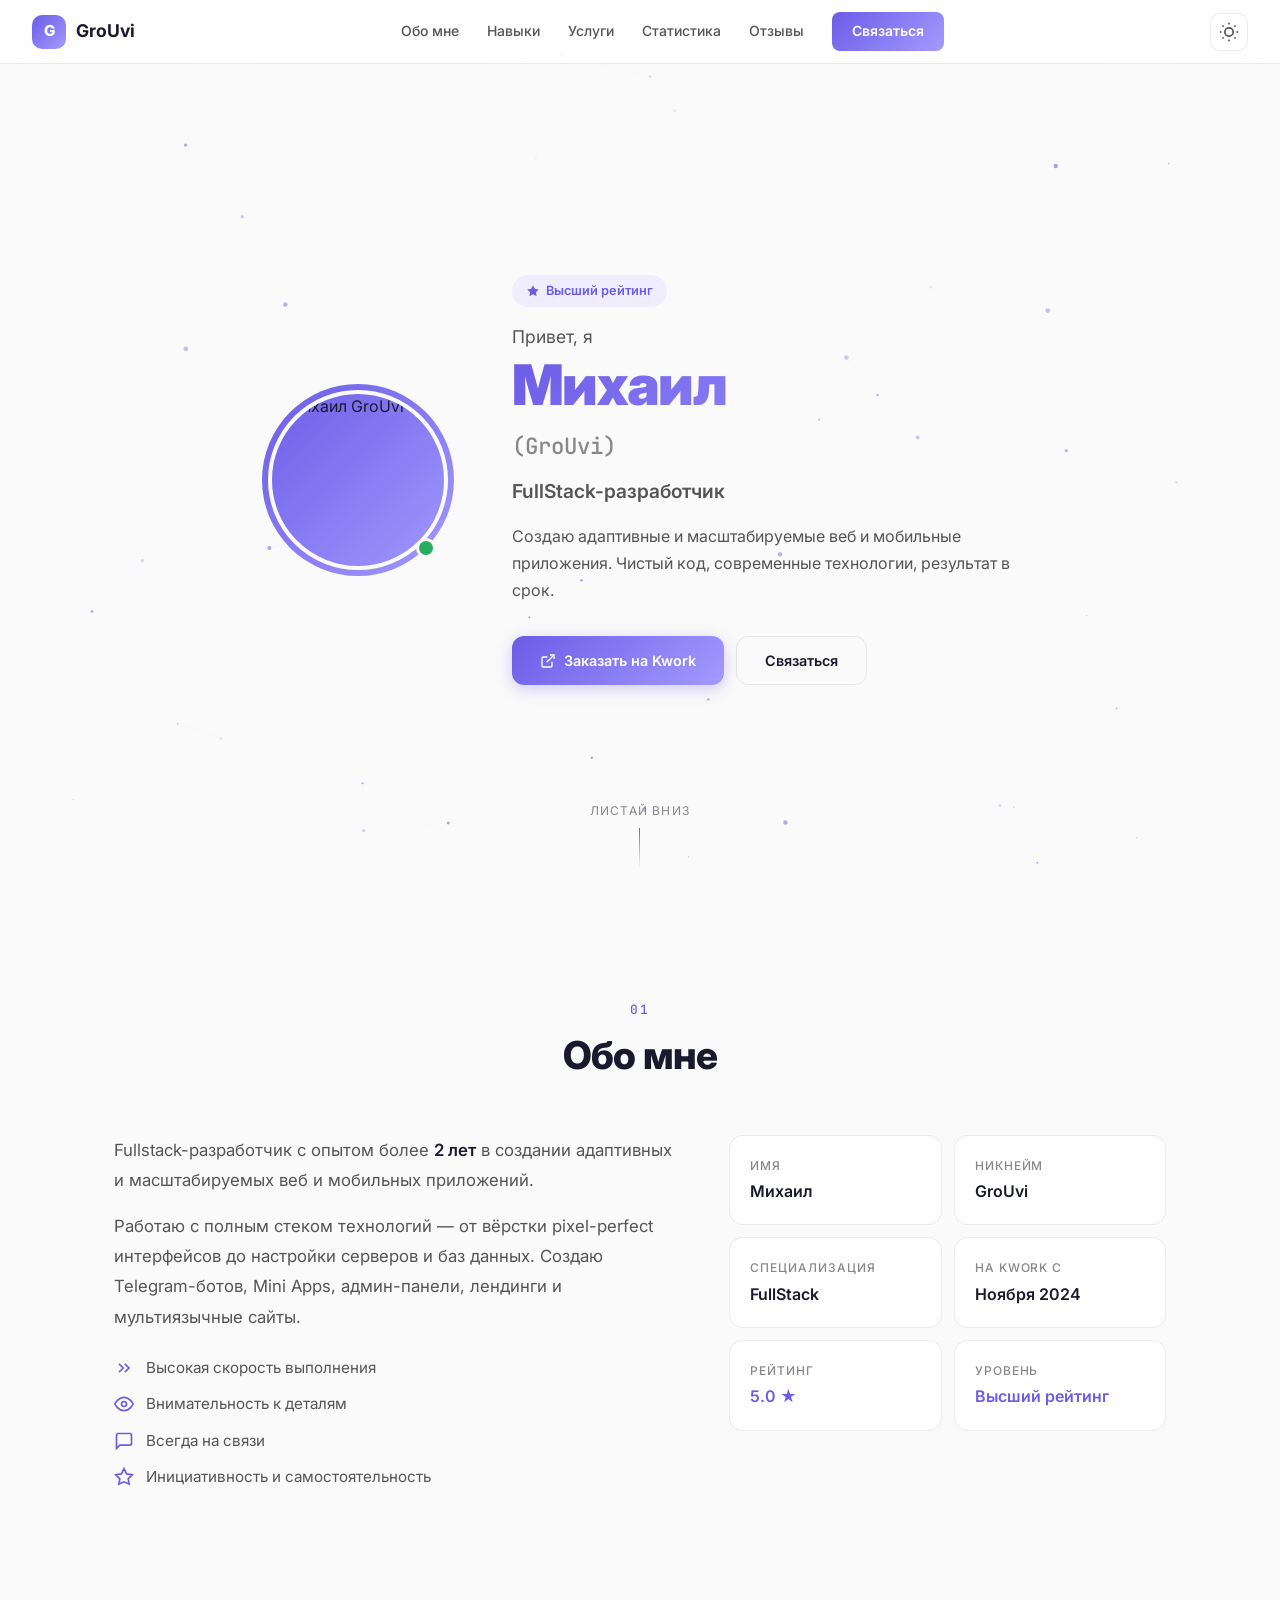
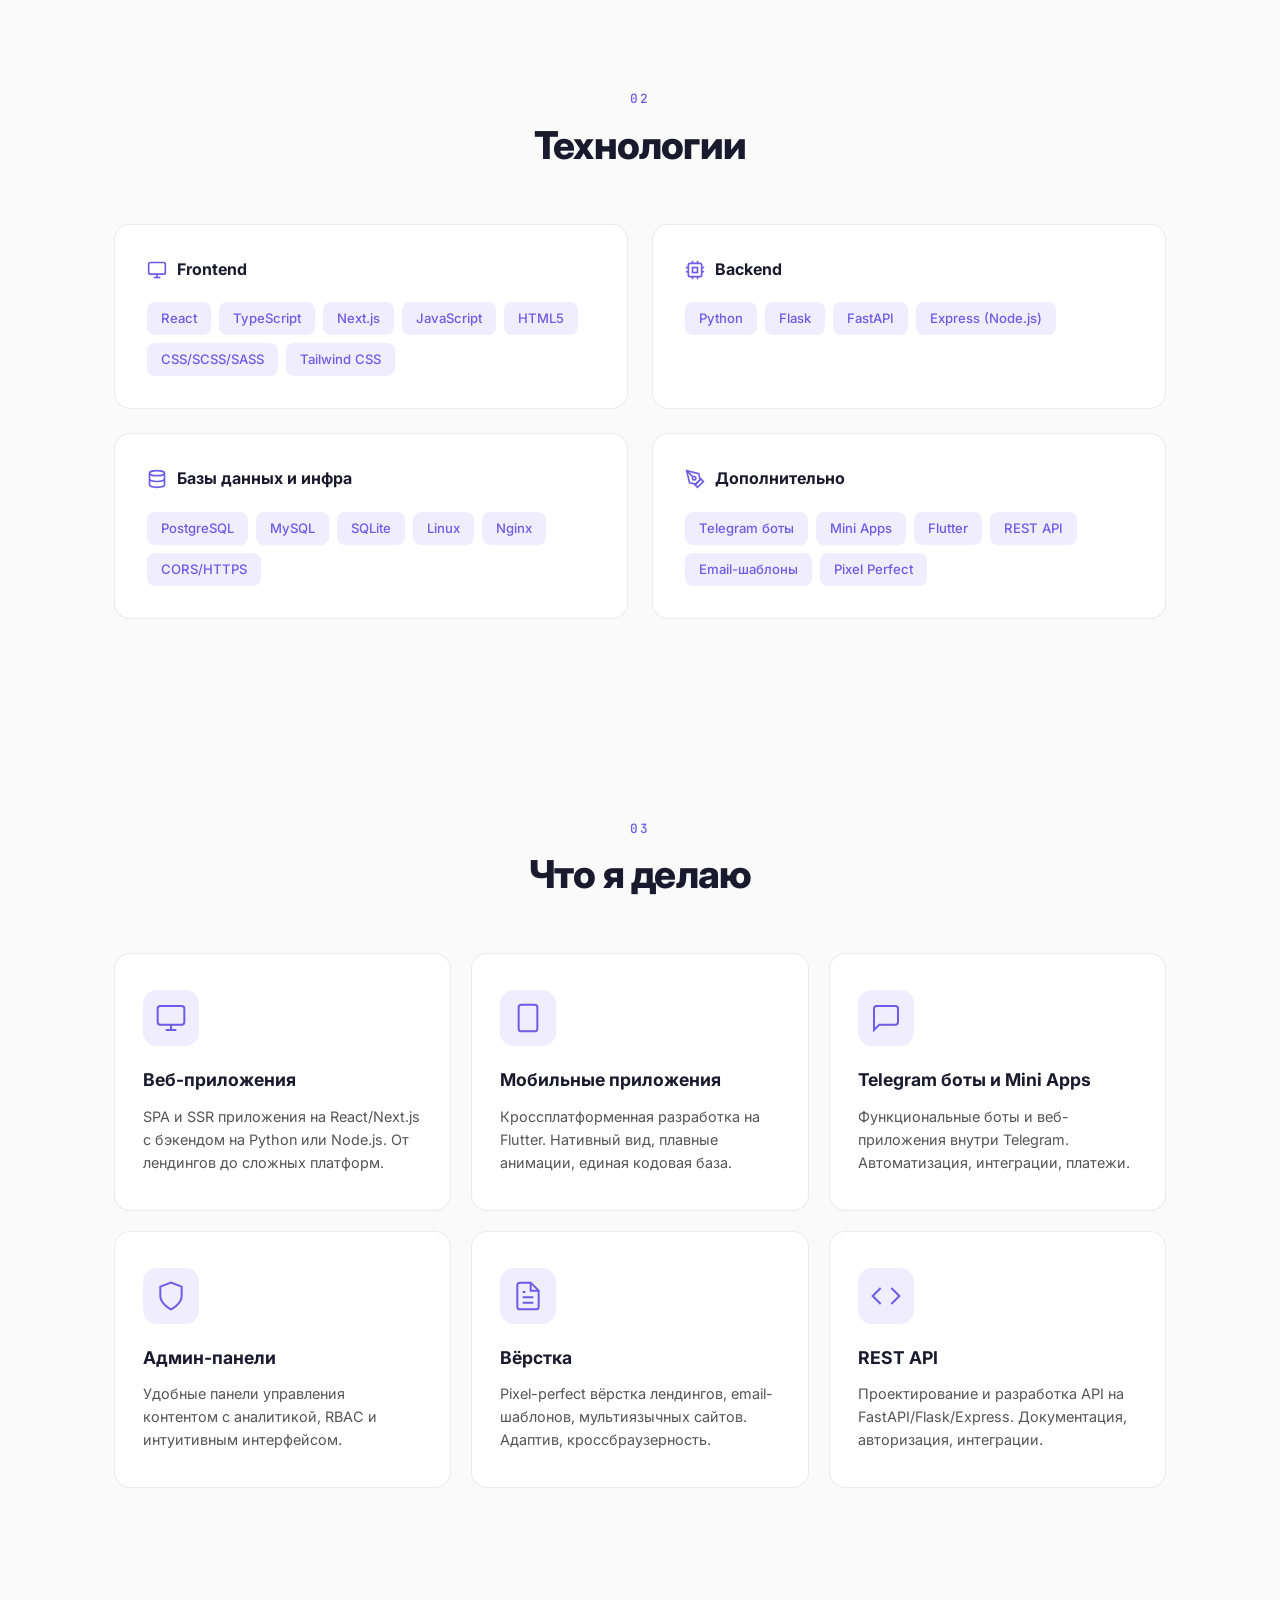
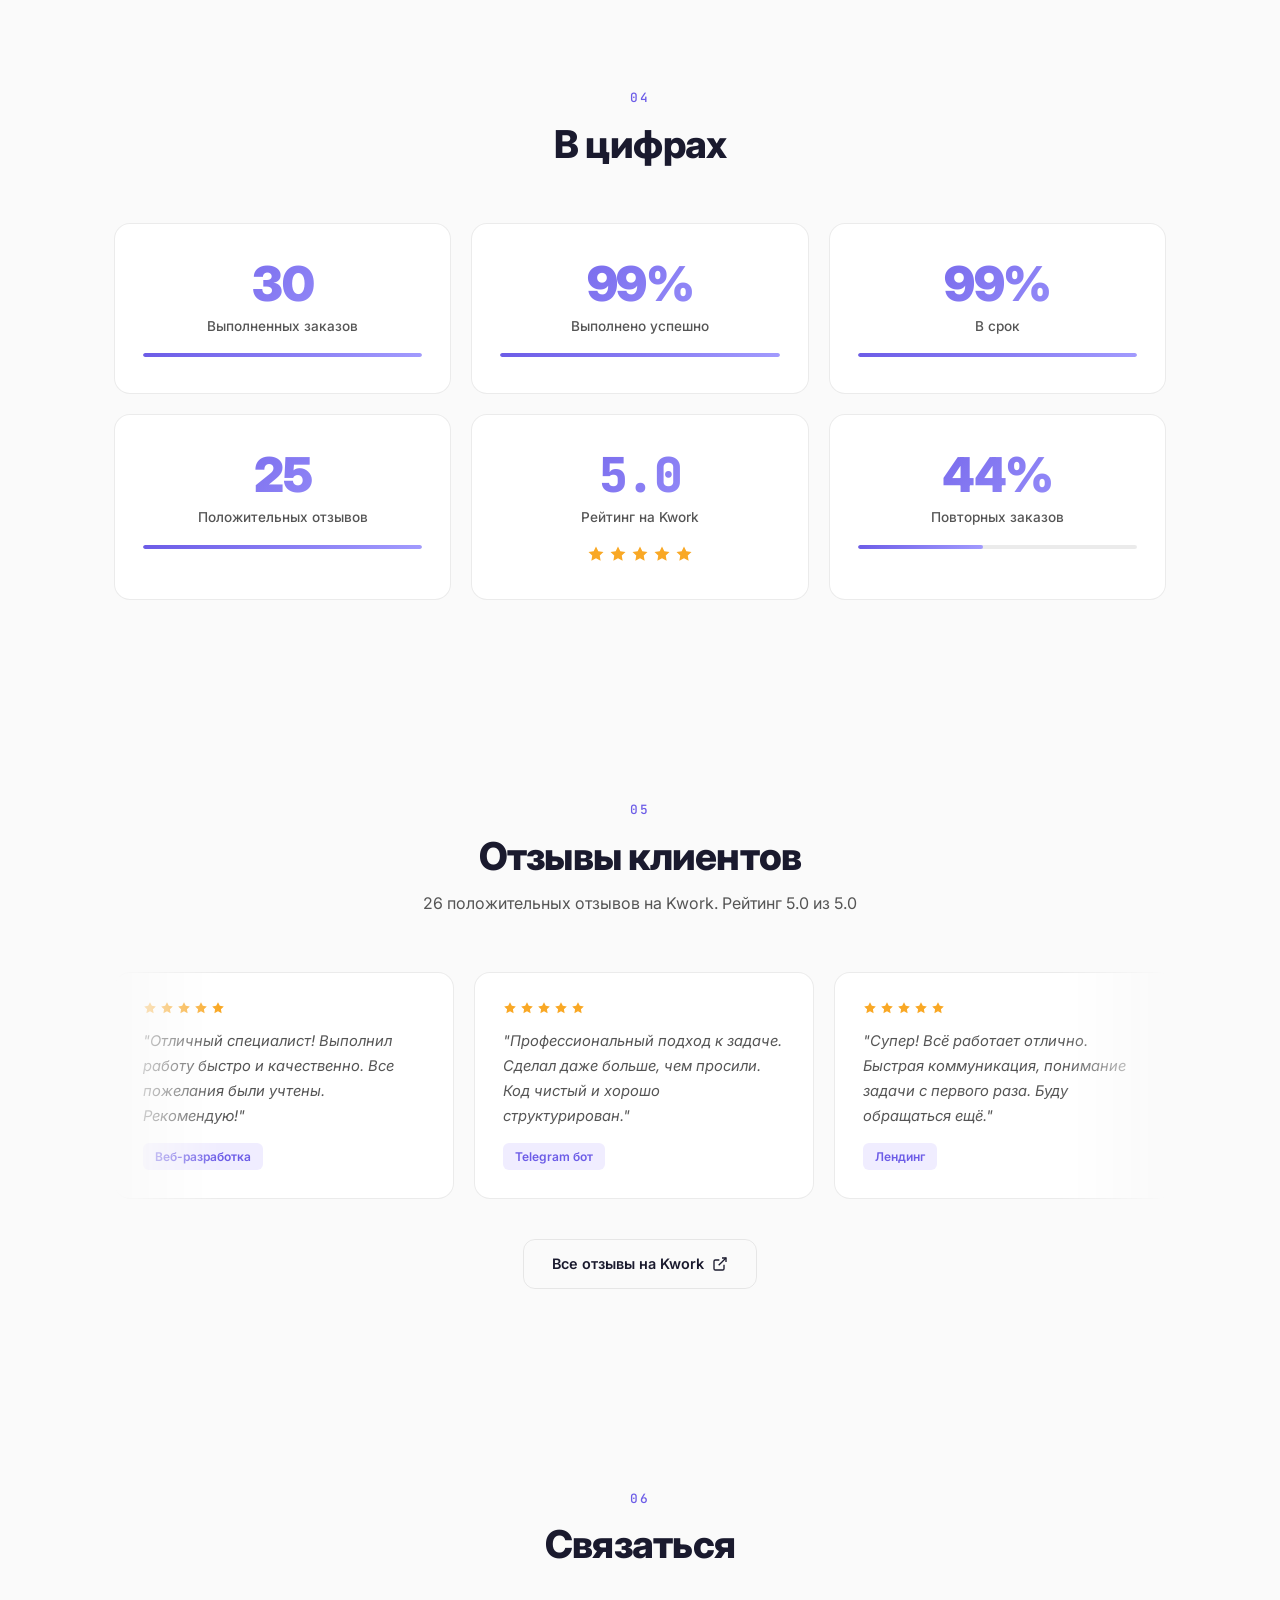
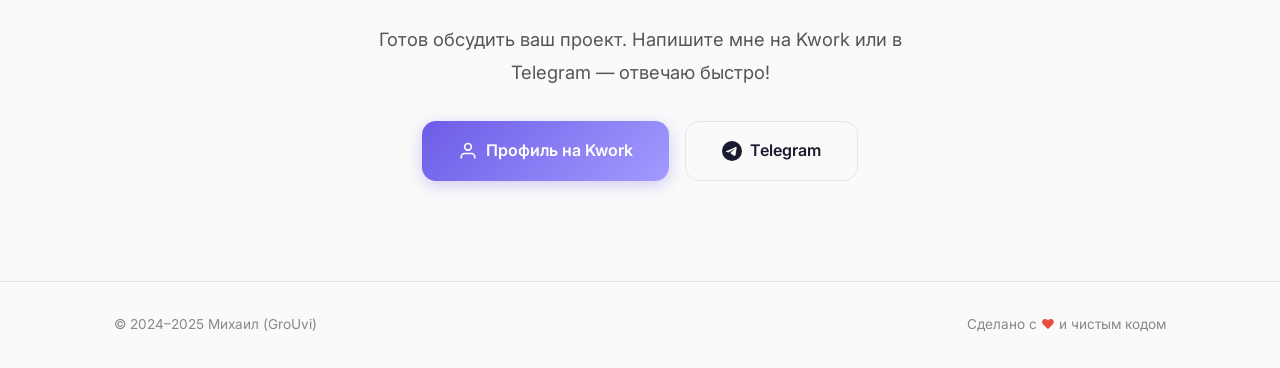
==== portfolio/index.html @ e4ae1eaa "feat: add personal portfolio site with Kwork profile data - Modern responsive portfolio site for Gro" ====
<!DOCTYPE html>
<html lang="ru">
<head>
  <meta charset="UTF-8" />
  <meta name="viewport" content="width=device-width, initial-scale=1.0" />
  <title>Михаил (GroUvi) — FullStack-разработчик</title>
  <meta name="description" content="Fullstack-разработчик с опытом более 2 лет. React, TypeScript, Next.js, Python, Flask, FastAPI, Flutter. 31 выполненный заказ, рейтинг 5.0" />
  <meta property="og:title" content="Михаил (GroUvi) — FullStack-разработчик" />
  <meta property="og:description" content="Fullstack-разработчик. React, TypeScript, Next.js, Python, Flask, FastAPI. Рейтинг 5.0 на Kwork." />
  <meta property="og:image" content="https://cdn-edge.kwork.ru/files/avatar/large/55/18691662-1.jpg" />
  <meta property="og:type" content="website" />
  <link rel="preconnect" href="https://fonts.googleapis.com" />
  <link rel="preconnect" href="https://fonts.gstatic.com" crossorigin />
  <link href="https://fonts.googleapis.com/css2?family=Inter:wght@300;400;500;600;700;800;900&family=JetBrains+Mono:wght@400;500;600&display=swap" rel="stylesheet" />
  <link rel="stylesheet" href="style.css" />
</head>
<body>
  <!-- CURSOR GLOW -->
  <div class="cursor-glow" id="cursorGlow"></div>

  <!-- PARTICLES -->
  <canvas id="particles"></canvas>

  <!-- NAV -->
  <nav class="nav" id="nav">
    <a href="#" class="nav__brand">
      <span class="nav__logo">G</span>
      <span class="nav__name">GroUvi</span>
    </a>
    <div class="nav__links" id="navLinks">
      <a href="#about">Обо мне</a>
      <a href="#skills">Навыки</a>
      <a href="#services">Услуги</a>
      <a href="#stats">Статистика</a>
      <a href="#reviews">Отзывы</a>
      <a href="#contact" class="nav__cta">Связаться</a>
    </div>
    <div class="nav__actions">
      <button class="theme-toggle" id="themeToggle" aria-label="Переключить тему">
        <svg class="theme-toggle__sun" width="20" height="20" viewBox="0 0 24 24" fill="none" stroke="currentColor" stroke-width="2"><circle cx="12" cy="12" r="5"/><line x1="12" y1="1" x2="12" y2="3"/><line x1="12" y1="21" x2="12" y2="23"/><line x1="4.22" y1="4.22" x2="5.64" y2="5.64"/><line x1="18.36" y1="18.36" x2="19.78" y2="19.78"/><line x1="1" y1="12" x2="3" y2="12"/><line x1="21" y1="12" x2="23" y2="12"/><line x1="4.22" y1="19.78" x2="5.64" y2="18.36"/><line x1="18.36" y1="5.64" x2="19.78" y2="4.22"/></svg>
        <svg class="theme-toggle__moon" width="20" height="20" viewBox="0 0 24 24" fill="none" stroke="currentColor" stroke-width="2"><path d="M21 12.79A9 9 0 1 1 11.21 3 7 7 0 0 0 21 12.79z"/></svg>
      </button>
      <button class="nav__burger" id="burger" aria-label="Меню">
        <span></span><span></span><span></span>
      </button>
    </div>
  </nav>

  <!-- HERO -->
  <header class="hero" id="hero">
    <div class="hero__content">
      <div class="hero__avatar-wrap" data-anim="fade-up">
        <div class="hero__avatar-ring"></div>
        <img src="https://cdn-edge.kwork.ru/files/avatar/large/55/18691662-1.jpg" alt="Михаил GroUvi" class="hero__avatar" />
        <span class="hero__status"></span>
      </div>
      <div class="hero__text" data-anim="fade-up" data-delay="100">
        <div class="hero__badge">
          <svg width="14" height="14" viewBox="0 0 24 24" fill="currentColor"><path d="M12 2l3.09 6.26L22 9.27l-5 4.87 1.18 6.88L12 17.77l-6.18 3.25L7 14.14 2 9.27l6.91-1.01L12 2z"/></svg>
          Высший рейтинг
        </div>
        <h1 class="hero__title">
          <span class="hero__greeting">Привет, я</span>
          <span class="hero__name">Михаил</span>
          <span class="hero__nickname">(GroUvi)</span>
        </h1>
        <p class="hero__profession">FullStack-разработчик</p>
        <p class="hero__desc">Создаю адаптивные и масштабируемые веб и мобильные приложения. Чистый код, современные технологии, результат в срок.</p>
        <div class="hero__actions">
          <a href="https://kwork.ru/user/grouvi" target="_blank" rel="noopener" class="btn btn--primary">
            <svg width="16" height="16" viewBox="0 0 24 24" fill="none" stroke="currentColor" stroke-width="2"><path d="M18 13v6a2 2 0 0 1-2 2H5a2 2 0 0 1-2-2V8a2 2 0 0 1 2-2h6"/><polyline points="15 3 21 3 21 9"/><line x1="10" y1="14" x2="21" y2="3"/></svg>
            Заказать на Kwork
          </a>
          <a href="#contact" class="btn btn--ghost">Связаться</a>
        </div>
      </div>
    </div>
    <div class="hero__scroll">
      <span>Листай вниз</span>
      <div class="hero__scroll-line"></div>
    </div>
  </header>

  <!-- ABOUT -->
  <section class="about" id="about">
    <div class="container">
      <div class="section-header" data-anim="fade-up">
        <span class="section-label">01</span>
        <h2 class="section-title">Обо мне</h2>
      </div>
      <div class="about__grid">
        <div class="about__text" data-anim="fade-up">
          <p>Fullstack-разработчик с опытом более <strong>2 лет</strong> в создании адаптивных и масштабируемых веб и мобильных приложений.</p>
          <p>Работаю с полным стеком технологий — от вёрстки pixel-perfect интерфейсов до настройки серверов и баз данных. Создаю Telegram-ботов, Mini Apps, админ-панели, лендинги и мультиязычные сайты.</p>
          <div class="about__qualities">
            <div class="quality">
              <svg width="20" height="20" viewBox="0 0 24 24" fill="none" stroke="currentColor" stroke-width="2"><polyline points="13 17 18 12 13 7"/><polyline points="6 17 11 12 6 7"/></svg>
              <span>Высокая скорость выполнения</span>
            </div>
            <div class="quality">
              <svg width="20" height="20" viewBox="0 0 24 24" fill="none" stroke="currentColor" stroke-width="2"><path d="M1 12s4-8 11-8 11 8 11 8-4 8-11 8-11-8-11-8z"/><circle cx="12" cy="12" r="3"/></svg>
              <span>Внимательность к деталям</span>
            </div>
            <div class="quality">
              <svg width="20" height="20" viewBox="0 0 24 24" fill="none" stroke="currentColor" stroke-width="2"><path d="M21 15a2 2 0 0 1-2 2H7l-4 4V5a2 2 0 0 1 2-2h14a2 2 0 0 1 2 2z"/></svg>
              <span>Всегда на связи</span>
            </div>
            <div class="quality">
              <svg width="20" height="20" viewBox="0 0 24 24" fill="none" stroke="currentColor" stroke-width="2"><polygon points="12 2 15.09 8.26 22 9.27 17 14.14 18.18 20.49 12 17.77 5.82 20.49 7 14.14 2 9.27 8.91 8.26 12 2"/></svg>
              <span>Инициативность и самостоятельность</span>
            </div>
          </div>
        </div>
        <div class="about__info" data-anim="fade-up" data-delay="200">
          <div class="info-card">
            <span class="info-card__label">Имя</span>
            <span class="info-card__value">Михаил</span>
          </div>
          <div class="info-card">
            <span class="info-card__label">Никнейм</span>
            <span class="info-card__value">GroUvi</span>
          </div>
          <div class="info-card">
            <span class="info-card__label">Специализация</span>
            <span class="info-card__value">FullStack</span>
          </div>
          <div class="info-card">
            <span class="info-card__label">На Kwork с</span>
            <span class="info-card__value">Ноября 2024</span>
          </div>
          <div class="info-card">
            <span class="info-card__label">Рейтинг</span>
            <span class="info-card__value info-card__value--accent">5.0 ★</span>
          </div>
          <div class="info-card">
            <span class="info-card__label">Уровень</span>
            <span class="info-card__value info-card__value--accent">Высший рейтинг</span>
          </div>
        </div>
      </div>
    </div>
  </section>

  <!-- SKILLS -->
  <section class="skills" id="skills">
    <div class="container">
      <div class="section-header" data-anim="fade-up">
        <span class="section-label">02</span>
        <h2 class="section-title">Технологии</h2>
      </div>

      <div class="skills__categories">
        <div class="skill-category" data-anim="fade-up">
          <h3 class="skill-category__title">
            <svg width="20" height="20" viewBox="0 0 24 24" fill="none" stroke="currentColor" stroke-width="2"><rect x="2" y="3" width="20" height="14" rx="2" ry="2"/><line x1="8" y1="21" x2="16" y2="21"/><line x1="12" y1="17" x2="12" y2="21"/></svg>
            Frontend
          </h3>
          <div class="skill-tags">
            <span class="skill-tag" data-level="expert">React</span>
            <span class="skill-tag" data-level="expert">TypeScript</span>
            <span class="skill-tag" data-level="expert">Next.js</span>
            <span class="skill-tag" data-level="expert">JavaScript</span>
            <span class="skill-tag" data-level="expert">HTML5</span>
            <span class="skill-tag" data-level="expert">CSS/SCSS/SASS</span>
            <span class="skill-tag" data-level="expert">Tailwind CSS</span>
          </div>
        </div>

        <div class="skill-category" data-anim="fade-up" data-delay="100">
          <h3 class="skill-category__title">
            <svg width="20" height="20" viewBox="0 0 24 24" fill="none" stroke="currentColor" stroke-width="2"><rect x="4" y="4" width="16" height="16" rx="2" ry="2"/><rect x="9" y="9" width="6" height="6"/><line x1="9" y1="1" x2="9" y2="4"/><line x1="15" y1="1" x2="15" y2="4"/><line x1="9" y1="20" x2="9" y2="23"/><line x1="15" y1="20" x2="15" y2="23"/><line x1="20" y1="9" x2="23" y2="9"/><line x1="20" y1="14" x2="23" y2="14"/><line x1="1" y1="9" x2="4" y2="9"/><line x1="1" y1="14" x2="4" y2="14"/></svg>
            Backend
          </h3>
          <div class="skill-tags">
            <span class="skill-tag" data-level="expert">Python</span>
            <span class="skill-tag" data-level="expert">Flask</span>
            <span class="skill-tag" data-level="expert">FastAPI</span>
            <span class="skill-tag" data-level="advanced">Express (Node.js)</span>
          </div>
        </div>

        <div class="skill-category" data-anim="fade-up" data-delay="200">
          <h3 class="skill-category__title">
            <svg width="20" height="20" viewBox="0 0 24 24" fill="none" stroke="currentColor" stroke-width="2"><ellipse cx="12" cy="5" rx="9" ry="3"/><path d="M21 12c0 1.66-4 3-9 3s-9-1.34-9-3"/><path d="M3 5v14c0 1.66 4 3 9 3s9-1.34 9-3V5"/></svg>
            Базы данных и инфра
          </h3>
          <div class="skill-tags">
            <span class="skill-tag" data-level="advanced">PostgreSQL</span>
            <span class="skill-tag" data-level="advanced">MySQL</span>
            <span class="skill-tag" data-level="advanced">SQLite</span>
            <span class="skill-tag" data-level="advanced">Linux</span>
            <span class="skill-tag" data-level="advanced">Nginx</span>
            <span class="skill-tag" data-level="advanced">CORS/HTTPS</span>
          </div>
        </div>

        <div class="skill-category" data-anim="fade-up" data-delay="300">
          <h3 class="skill-category__title">
            <svg width="20" height="20" viewBox="0 0 24 24" fill="none" stroke="currentColor" stroke-width="2"><path d="M12 19l7-7 3 3-7 7-3-3z"/><path d="M18 13l-1.5-7.5L2 2l3.5 14.5L13 18l5-5z"/><path d="M2 2l7.586 7.586"/><circle cx="11" cy="11" r="2"/></svg>
            Дополнительно
          </h3>
          <div class="skill-tags">
            <span class="skill-tag" data-level="advanced">Telegram боты</span>
            <span class="skill-tag" data-level="advanced">Mini Apps</span>
            <span class="skill-tag" data-level="advanced">Flutter</span>
            <span class="skill-tag" data-level="advanced">REST API</span>
            <span class="skill-tag" data-level="advanced">Email-шаблоны</span>
            <span class="skill-tag" data-level="expert">Pixel Perfect</span>
          </div>
        </div>
      </div>
    </div>
  </section>

  <!-- SERVICES -->
  <section class="services" id="services">
    <div class="container">
      <div class="section-header" data-anim="fade-up">
        <span class="section-label">03</span>
        <h2 class="section-title">Что я делаю</h2>
      </div>
      <div class="services__grid">
        <div class="service-card" data-anim="fade-up">
          <div class="service-card__icon">
            <svg width="32" height="32" viewBox="0 0 24 24" fill="none" stroke="currentColor" stroke-width="1.5"><rect x="2" y="3" width="20" height="14" rx="2"/><line x1="8" y1="21" x2="16" y2="21"/><line x1="12" y1="17" x2="12" y2="21"/></svg>
          </div>
          <h3>Веб-приложения</h3>
          <p>SPA и SSR приложения на React/Next.js с бэкендом на Python или Node.js. От лендингов до сложных платформ.</p>
        </div>
        <div class="service-card" data-anim="fade-up" data-delay="100">
          <div class="service-card__icon">
            <svg width="32" height="32" viewBox="0 0 24 24" fill="none" stroke="currentColor" stroke-width="1.5"><rect x="5" y="2" width="14" height="20" rx="2" ry="2"/><line x1="12" y1="18" x2="12.01" y2="18"/></svg>
          </div>
          <h3>Мобильные приложения</h3>
          <p>Кроссплатформенная разработка на Flutter. Нативный вид, плавные анимации, единая кодовая база.</p>
        </div>
        <div class="service-card" data-anim="fade-up" data-delay="200">
          <div class="service-card__icon">
            <svg width="32" height="32" viewBox="0 0 24 24" fill="none" stroke="currentColor" stroke-width="1.5"><path d="M21 15a2 2 0 0 1-2 2H7l-4 4V5a2 2 0 0 1 2-2h14a2 2 0 0 1 2 2z"/></svg>
          </div>
          <h3>Telegram боты и Mini Apps</h3>
          <p>Функциональные боты и веб-приложения внутри Telegram. Автоматизация, интеграции, платежи.</p>
        </div>
        <div class="service-card" data-anim="fade-up" data-delay="300">
          <div class="service-card__icon">
            <svg width="32" height="32" viewBox="0 0 24 24" fill="none" stroke="currentColor" stroke-width="1.5"><path d="M12 22s8-4 8-10V5l-8-3-8 3v7c0 6 8 10 8 10z"/></svg>
          </div>
          <h3>Админ-панели</h3>
          <p>Удобные панели управления контентом с аналитикой, RBAC и интуитивным интерфейсом.</p>
        </div>
        <div class="service-card" data-anim="fade-up" data-delay="400">
          <div class="service-card__icon">
            <svg width="32" height="32" viewBox="0 0 24 24" fill="none" stroke="currentColor" stroke-width="1.5"><path d="M14 2H6a2 2 0 0 0-2 2v16a2 2 0 0 0 2 2h12a2 2 0 0 0 2-2V8z"/><polyline points="14 2 14 8 20 8"/><line x1="16" y1="13" x2="8" y2="13"/><line x1="16" y1="17" x2="8" y2="17"/><polyline points="10 9 9 9 8 9"/></svg>
          </div>
          <h3>Вёрстка</h3>
          <p>Pixel-perfect вёрстка лендингов, email-шаблонов, мультиязычных сайтов. Адаптив, кроссбраузерность.</p>
        </div>
        <div class="service-card" data-anim="fade-up" data-delay="500">
          <div class="service-card__icon">
            <svg width="32" height="32" viewBox="0 0 24 24" fill="none" stroke="currentColor" stroke-width="1.5"><polyline points="16 18 22 12 16 6"/><polyline points="8 6 2 12 8 18"/></svg>
          </div>
          <h3>REST API</h3>
          <p>Проектирование и разработка API на FastAPI/Flask/Express. Документация, авторизация, интеграции.</p>
        </div>
      </div>
    </div>
  </section>

  <!-- STATS -->
  <section class="stats" id="stats">
    <div class="container">
      <div class="section-header" data-anim="fade-up">
        <span class="section-label">04</span>
        <h2 class="section-title">В цифрах</h2>
      </div>
      <div class="stats__grid">
        <div class="stat-card" data-anim="fade-up">
          <span class="stat-card__number" data-count="31">0</span>
          <span class="stat-card__label">Выполненных заказов</span>
          <div class="stat-card__bar"><div class="stat-card__fill" style="--fill: 100%"></div></div>
        </div>
        <div class="stat-card" data-anim="fade-up" data-delay="100">
          <span class="stat-card__number" data-count="100" data-suffix="%">0%</span>
          <span class="stat-card__label">Выполнено успешно</span>
          <div class="stat-card__bar"><div class="stat-card__fill" style="--fill: 100%"></div></div>
        </div>
        <div class="stat-card" data-anim="fade-up" data-delay="200">
          <span class="stat-card__number" data-count="100" data-suffix="%">0%</span>
          <span class="stat-card__label">В срок</span>
          <div class="stat-card__bar"><div class="stat-card__fill" style="--fill: 100%"></div></div>
        </div>
        <div class="stat-card" data-anim="fade-up" data-delay="300">
          <span class="stat-card__number" data-count="26">0</span>
          <span class="stat-card__label">Положительных отзывов</span>
          <div class="stat-card__bar"><div class="stat-card__fill" style="--fill: 100%"></div></div>
        </div>
        <div class="stat-card" data-anim="fade-up" data-delay="400">
          <span class="stat-card__number stat-card__number--rating">5.0</span>
          <span class="stat-card__label">Рейтинг на Kwork</span>
          <div class="stat-card__stars">
            <svg width="18" height="18" viewBox="0 0 24 24" fill="currentColor"><path d="M12 2l3.09 6.26L22 9.27l-5 4.87 1.18 6.88L12 17.77l-6.18 3.25L7 14.14 2 9.27l6.91-1.01L12 2z"/></svg>
            <svg width="18" height="18" viewBox="0 0 24 24" fill="currentColor"><path d="M12 2l3.09 6.26L22 9.27l-5 4.87 1.18 6.88L12 17.77l-6.18 3.25L7 14.14 2 9.27l6.91-1.01L12 2z"/></svg>
            <svg width="18" height="18" viewBox="0 0 24 24" fill="currentColor"><path d="M12 2l3.09 6.26L22 9.27l-5 4.87 1.18 6.88L12 17.77l-6.18 3.25L7 14.14 2 9.27l6.91-1.01L12 2z"/></svg>
            <svg width="18" height="18" viewBox="0 0 24 24" fill="currentColor"><path d="M12 2l3.09 6.26L22 9.27l-5 4.87 1.18 6.88L12 17.77l-6.18 3.25L7 14.14 2 9.27l6.91-1.01L12 2z"/></svg>
            <svg width="18" height="18" viewBox="0 0 24 24" fill="currentColor"><path d="M12 2l3.09 6.26L22 9.27l-5 4.87 1.18 6.88L12 17.77l-6.18 3.25L7 14.14 2 9.27l6.91-1.01L12 2z"/></svg>
          </div>
        </div>
        <div class="stat-card" data-anim="fade-up" data-delay="500">
          <span class="stat-card__number" data-count="45" data-suffix="%">0%</span>
          <span class="stat-card__label">Повторных заказов</span>
          <div class="stat-card__bar"><div class="stat-card__fill" style="--fill: 45%"></div></div>
        </div>
      </div>
    </div>
  </section>

  <!-- REVIEWS -->
  <section class="reviews" id="reviews">
    <div class="container">
      <div class="section-header" data-anim="fade-up">
        <span class="section-label">05</span>
        <h2 class="section-title">Отзывы клиентов</h2>
        <p class="section-subtitle">26 положительных отзывов на Kwork. Рейтинг 5.0 из 5.0</p>
      </div>
      <div class="reviews__marquee" data-anim="fade-up">
        <div class="reviews__track">
          <div class="review-card">
            <div class="review-card__stars">
              <svg width="14" height="14" viewBox="0 0 24 24" fill="currentColor"><path d="M12 2l3.09 6.26L22 9.27l-5 4.87 1.18 6.88L12 17.77l-6.18 3.25L7 14.14 2 9.27l6.91-1.01L12 2z"/></svg>
              <svg width="14" height="14" viewBox="0 0 24 24" fill="currentColor"><path d="M12 2l3.09 6.26L22 9.27l-5 4.87 1.18 6.88L12 17.77l-6.18 3.25L7 14.14 2 9.27l6.91-1.01L12 2z"/></svg>
              <svg width="14" height="14" viewBox="0 0 24 24" fill="currentColor"><path d="M12 2l3.09 6.26L22 9.27l-5 4.87 1.18 6.88L12 17.77l-6.18 3.25L7 14.14 2 9.27l6.91-1.01L12 2z"/></svg>
              <svg width="14" height="14" viewBox="0 0 24 24" fill="currentColor"><path d="M12 2l3.09 6.26L22 9.27l-5 4.87 1.18 6.88L12 17.77l-6.18 3.25L7 14.14 2 9.27l6.91-1.01L12 2z"/></svg>
              <svg width="14" height="14" viewBox="0 0 24 24" fill="currentColor"><path d="M12 2l3.09 6.26L22 9.27l-5 4.87 1.18 6.88L12 17.77l-6.18 3.25L7 14.14 2 9.27l6.91-1.01L12 2z"/></svg>
            </div>
            <p class="review-card__text">"Отличный специалист! Выполнил работу быстро и качественно. Все пожелания были учтены. Рекомендую!"</p>
            <span class="review-card__category">Веб-разработка</span>
          </div>
          <div class="review-card">
            <div class="review-card__stars">
              <svg width="14" height="14" viewBox="0 0 24 24" fill="currentColor"><path d="M12 2l3.09 6.26L22 9.27l-5 4.87 1.18 6.88L12 17.77l-6.18 3.25L7 14.14 2 9.27l6.91-1.01L12 2z"/></svg>
              <svg width="14" height="14" viewBox="0 0 24 24" fill="currentColor"><path d="M12 2l3.09 6.26L22 9.27l-5 4.87 1.18 6.88L12 17.77l-6.18 3.25L7 14.14 2 9.27l6.91-1.01L12 2z"/></svg>
              <svg width="14" height="14" viewBox="0 0 24 24" fill="currentColor"><path d="M12 2l3.09 6.26L22 9.27l-5 4.87 1.18 6.88L12 17.77l-6.18 3.25L7 14.14 2 9.27l6.91-1.01L12 2z"/></svg>
              <svg width="14" height="14" viewBox="0 0 24 24" fill="currentColor"><path d="M12 2l3.09 6.26L22 9.27l-5 4.87 1.18 6.88L12 17.77l-6.18 3.25L7 14.14 2 9.27l6.91-1.01L12 2z"/></svg>
              <svg width="14" height="14" viewBox="0 0 24 24" fill="currentColor"><path d="M12 2l3.09 6.26L22 9.27l-5 4.87 1.18 6.88L12 17.77l-6.18 3.25L7 14.14 2 9.27l6.91-1.01L12 2z"/></svg>
            </div>
            <p class="review-card__text">"Профессиональный подход к задаче. Сделал даже больше, чем просили. Код чистый и хорошо структурирован."</p>
            <span class="review-card__category">Telegram бот</span>
          </div>
          <div class="review-card">
            <div class="review-card__stars">
              <svg width="14" height="14" viewBox="0 0 24 24" fill="currentColor"><path d="M12 2l3.09 6.26L22 9.27l-5 4.87 1.18 6.88L12 17.77l-6.18 3.25L7 14.14 2 9.27l6.91-1.01L12 2z"/></svg>
              <svg width="14" height="14" viewBox="0 0 24 24" fill="currentColor"><path d="M12 2l3.09 6.26L22 9.27l-5 4.87 1.18 6.88L12 17.77l-6.18 3.25L7 14.14 2 9.27l6.91-1.01L12 2z"/></svg>
              <svg width="14" height="14" viewBox="0 0 24 24" fill="currentColor"><path d="M12 2l3.09 6.26L22 9.27l-5 4.87 1.18 6.88L12 17.77l-6.18 3.25L7 14.14 2 9.27l6.91-1.01L12 2z"/></svg>
              <svg width="14" height="14" viewBox="0 0 24 24" fill="currentColor"><path d="M12 2l3.09 6.26L22 9.27l-5 4.87 1.18 6.88L12 17.77l-6.18 3.25L7 14.14 2 9.27l6.91-1.01L12 2z"/></svg>
              <svg width="14" height="14" viewBox="0 0 24 24" fill="currentColor"><path d="M12 2l3.09 6.26L22 9.27l-5 4.87 1.18 6.88L12 17.77l-6.18 3.25L7 14.14 2 9.27l6.91-1.01L12 2z"/></svg>
            </div>
            <p class="review-card__text">"Супер! Всё работает отлично. Быстрая коммуникация, понимание задачи с первого раза. Буду обращаться ещё."</p>
            <span class="review-card__category">Лендинг</span>
          </div>
          <div class="review-card">
            <div class="review-card__stars">
              <svg width="14" height="14" viewBox="0 0 24 24" fill="currentColor"><path d="M12 2l3.09 6.26L22 9.27l-5 4.87 1.18 6.88L12 17.77l-6.18 3.25L7 14.14 2 9.27l6.91-1.01L12 2z"/></svg>
              <svg width="14" height="14" viewBox="0 0 24 24" fill="currentColor"><path d="M12 2l3.09 6.26L22 9.27l-5 4.87 1.18 6.88L12 17.77l-6.18 3.25L7 14.14 2 9.27l6.91-1.01L12 2z"/></svg>
              <svg width="14" height="14" viewBox="0 0 24 24" fill="currentColor"><path d="M12 2l3.09 6.26L22 9.27l-5 4.87 1.18 6.88L12 17.77l-6.18 3.25L7 14.14 2 9.27l6.91-1.01L12 2z"/></svg>
              <svg width="14" height="14" viewBox="0 0 24 24" fill="currentColor"><path d="M12 2l3.09 6.26L22 9.27l-5 4.87 1.18 6.88L12 17.77l-6.18 3.25L7 14.14 2 9.27l6.91-1.01L12 2z"/></svg>
              <svg width="14" height="14" viewBox="0 0 24 24" fill="currentColor"><path d="M12 2l3.09 6.26L22 9.27l-5 4.87 1.18 6.88L12 17.77l-6.18 3.25L7 14.14 2 9.27l6.91-1.01L12 2z"/></svg>
            </div>
            <p class="review-card__text">"Разработал мобильное приложение точно по ТЗ. Очень доволен результатом. Внимательный к деталям разработчик."</p>
            <span class="review-card__category">Мобильное приложение</span>
          </div>
          <div class="review-card">
            <div class="review-card__stars">
              <svg width="14" height="14" viewBox="0 0 24 24" fill="currentColor"><path d="M12 2l3.09 6.26L22 9.27l-5 4.87 1.18 6.88L12 17.77l-6.18 3.25L7 14.14 2 9.27l6.91-1.01L12 2z"/></svg>
              <svg width="14" height="14" viewBox="0 0 24 24" fill="currentColor"><path d="M12 2l3.09 6.26L22 9.27l-5 4.87 1.18 6.88L12 17.77l-6.18 3.25L7 14.14 2 9.27l6.91-1.01L12 2z"/></svg>
              <svg width="14" height="14" viewBox="0 0 24 24" fill="currentColor"><path d="M12 2l3.09 6.26L22 9.27l-5 4.87 1.18 6.88L12 17.77l-6.18 3.25L7 14.14 2 9.27l6.91-1.01L12 2z"/></svg>
              <svg width="14" height="14" viewBox="0 0 24 24" fill="currentColor"><path d="M12 2l3.09 6.26L22 9.27l-5 4.87 1.18 6.88L12 17.77l-6.18 3.25L7 14.14 2 9.27l6.91-1.01L12 2z"/></svg>
              <svg width="14" height="14" viewBox="0 0 24 24" fill="currentColor"><path d="M12 2l3.09 6.26L22 9.27l-5 4.87 1.18 6.88L12 17.77l-6.18 3.25L7 14.14 2 9.27l6.91-1.01L12 2z"/></svg>
            </div>
            <p class="review-card__text">"Создал API с нуля, помог с деплоем. Код документирован, всё понятно. Настоящий профессионал своего дела."</p>
            <span class="review-card__category">REST API</span>
          </div>
          <div class="review-card">
            <div class="review-card__stars">
              <svg width="14" height="14" viewBox="0 0 24 24" fill="currentColor"><path d="M12 2l3.09 6.26L22 9.27l-5 4.87 1.18 6.88L12 17.77l-6.18 3.25L7 14.14 2 9.27l6.91-1.01L12 2z"/></svg>
              <svg width="14" height="14" viewBox="0 0 24 24" fill="currentColor"><path d="M12 2l3.09 6.26L22 9.27l-5 4.87 1.18 6.88L12 17.77l-6.18 3.25L7 14.14 2 9.27l6.91-1.01L12 2z"/></svg>
              <svg width="14" height="14" viewBox="0 0 24 24" fill="currentColor"><path d="M12 2l3.09 6.26L22 9.27l-5 4.87 1.18 6.88L12 17.77l-6.18 3.25L7 14.14 2 9.27l6.91-1.01L12 2z"/></svg>
              <svg width="14" height="14" viewBox="0 0 24 24" fill="currentColor"><path d="M12 2l3.09 6.26L22 9.27l-5 4.87 1.18 6.88L12 17.77l-6.18 3.25L7 14.14 2 9.27l6.91-1.01L12 2z"/></svg>
              <svg width="14" height="14" viewBox="0 0 24 24" fill="currentColor"><path d="M12 2l3.09 6.26L22 9.27l-5 4.87 1.18 6.88L12 17.77l-6.18 3.25L7 14.14 2 9.27l6.91-1.01L12 2z"/></svg>
            </div>
            <p class="review-card__text">"Очень доволен работой! Адаптивная вёрстка идеальная, всё пиксель в пиксель. Рекомендую этого исполнителя."</p>
            <span class="review-card__category">Вёрстка</span>
          </div>
        </div>
      </div>
      <div class="reviews__cta" data-anim="fade-up">
        <a href="https://kwork.ru/user/grouvi" target="_blank" rel="noopener" class="btn btn--ghost">
          Все отзывы на Kwork
          <svg width="16" height="16" viewBox="0 0 24 24" fill="none" stroke="currentColor" stroke-width="2"><path d="M18 13v6a2 2 0 0 1-2 2H5a2 2 0 0 1-2-2V8a2 2 0 0 1 2-2h6"/><polyline points="15 3 21 3 21 9"/><line x1="10" y1="14" x2="21" y2="3"/></svg>
        </a>
      </div>
    </div>
  </section>

  <!-- CONTACT -->
  <section class="contact" id="contact">
    <div class="container">
      <div class="section-header" data-anim="fade-up">
        <span class="section-label">06</span>
        <h2 class="section-title">Связаться</h2>
      </div>
      <div class="contact__content" data-anim="fade-up">
        <p class="contact__text">Готов обсудить ваш проект. Напишите мне на Kwork или в Telegram — отвечаю быстро!</p>
        <div class="contact__buttons">
          <a href="https://kwork.ru/user/grouvi" target="_blank" rel="noopener" class="btn btn--primary btn--lg">
            <svg width="20" height="20" viewBox="0 0 24 24" fill="none" stroke="currentColor" stroke-width="2"><path d="M20 21v-2a4 4 0 0 0-4-4H8a4 4 0 0 0-4 4v2"/><circle cx="12" cy="7" r="4"/></svg>
            Профиль на Kwork
          </a>
          <a href="https://t.me/grouvi_dev" target="_blank" rel="noopener" class="btn btn--ghost btn--lg">
            <svg width="20" height="20" viewBox="0 0 24 24" fill="currentColor"><path d="M11.944 0A12 12 0 0 0 0 12a12 12 0 0 0 12 12 12 12 0 0 0 12-12A12 12 0 0 0 12 0a12 12 0 0 0-.056 0zm4.962 7.224c.1-.002.321.023.465.14a.506.506 0 0 1 .171.325c.016.093.036.306.02.472-.18 1.898-.962 6.502-1.36 8.627-.168.9-.499 1.201-.82 1.23-.696.065-1.225-.46-1.9-.902-1.056-.693-1.653-1.124-2.678-1.8-1.185-.78-.417-1.21.258-1.91.177-.184 3.247-2.977 3.307-3.23.007-.032.014-.15-.056-.212s-.174-.041-.249-.024c-.106.024-1.793 1.14-5.061 3.345-.48.33-.913.49-1.302.48-.428-.008-1.252-.241-1.865-.44-.752-.245-1.349-.374-1.297-.789.027-.216.325-.437.893-.663 3.498-1.524 5.83-2.529 6.998-3.014 3.332-1.386 4.025-1.627 4.476-1.635z"/></svg>
            Telegram
          </a>
        </div>
      </div>
    </div>
  </section>

  <!-- FOOTER -->
  <footer class="footer">
    <div class="container">
      <div class="footer__inner">
        <span class="footer__copy">&copy; 2024&ndash;2025 Михаил (GroUvi)</span>
        <span class="footer__made">Сделано с <span class="footer__heart">&hearts;</span> и чистым кодом</span>
      </div>
    </div>
  </footer>

  <script src="script.js"></script>
</body>
</html>
---- portfolio/style.css ----
/* ============================================
   GROUVI PORTFOLIO — STYLE
   System theme detection + manual toggle
   ============================================ */

/* ---------- RESET & BASE ---------- */
*, *::before, *::after { margin: 0; padding: 0; box-sizing: border-box; }

:root {
  /* Light theme (default) */
  --bg:         #fafafa;
  --bg-card:    #ffffff;
  --bg-nav:     rgba(255,255,255,.82);
  --text:       #1a1a2e;
  --text-secondary: #555;
  --text-muted: #888;
  --accent:     #6c5ce7;
  --accent-rgb: 108,92,231;
  --accent-light: #a29bfe;
  --border:     rgba(0,0,0,.08);
  --shadow:     0 4px 24px rgba(0,0,0,.06);
  --shadow-lg:  0 12px 48px rgba(0,0,0,.08);
  --glow:       rgba(108,92,231,.15);
  --tag-bg:     #f0edff;
  --tag-text:   #6c5ce7;
  --star:       #f9a825;
  --gradient:   linear-gradient(135deg, #6c5ce7 0%, #a29bfe 100%);
  --card-hover: translateY(-4px);
  --particle-color: rgba(108,92,231,.12);
  --cursor-glow: radial-gradient(600px at var(--mx) var(--my), rgba(108,92,231,.06), transparent 80%);
}

[data-theme="dark"] {
  --bg:         #0a0a1a;
  --bg-card:    #12122a;
  --bg-nav:     rgba(10,10,26,.88);
  --text:       #e8e8f0;
  --text-secondary: #b0b0c8;
  --text-muted: #7a7a9a;
  --accent:     #a29bfe;
  --accent-rgb: 162,155,254;
  --accent-light: #c8c3ff;
  --border:     rgba(255,255,255,.06);
  --shadow:     0 4px 24px rgba(0,0,0,.3);
  --shadow-lg:  0 12px 48px rgba(0,0,0,.4);
  --glow:       rgba(162,155,254,.12);
  --tag-bg:     rgba(162,155,254,.12);
  --tag-text:   #c8c3ff;
  --star:       #ffd54f;
  --gradient:   linear-gradient(135deg, #a29bfe 0%, #6c5ce7 100%);
  --particle-color: rgba(162,155,254,.08);
  --cursor-glow: radial-gradient(600px at var(--mx) var(--my), rgba(162,155,254,.04), transparent 80%);
}

html {
  scroll-behavior: smooth;
  scroll-padding-top: 80px;
  font-size: 16px;
}

body {
  font-family: 'Inter', -apple-system, BlinkMacSystemFont, sans-serif;
  background: var(--bg);
  color: var(--text);
  line-height: 1.6;
  overflow-x: hidden;
  transition: background .4s ease, color .4s ease;
}

a { color: var(--accent); text-decoration: none; transition: color .2s; }
a:hover { color: var(--accent-light); }

img { max-width: 100%; display: block; }

.container {
  max-width: 1100px;
  margin: 0 auto;
  padding: 0 24px;
}

/* ---------- CURSOR GLOW (desktop only) ---------- */
.cursor-glow {
  position: fixed;
  inset: 0;
  pointer-events: none;
  z-index: 0;
  background: var(--cursor-glow);
  transition: background .15s;
}

/* ---------- PARTICLES ---------- */
#particles {
  position: fixed;
  inset: 0;
  z-index: 0;
  pointer-events: none;
}

/* ---------- NAV ---------- */
.nav {
  position: fixed;
  top: 0; left: 0; right: 0;
  z-index: 100;
  display: flex;
  align-items: center;
  justify-content: space-between;
  padding: 0 32px;
  height: 64px;
  background: var(--bg-nav);
  backdrop-filter: blur(16px);
  -webkit-backdrop-filter: blur(16px);
  border-bottom: 1px solid var(--border);
  transition: background .3s, border .3s;
}

.nav__brand {
  display: flex;
  align-items: center;
  gap: 10px;
  font-weight: 700;
  font-size: 1.1rem;
  color: var(--text);
}

.nav__logo {
  width: 34px;
  height: 34px;
  border-radius: 10px;
  background: var(--gradient);
  display: flex;
  align-items: center;
  justify-content: center;
  font-weight: 800;
  font-size: .95rem;
  color: #fff;
}

.nav__links {
  display: flex;
  align-items: center;
  gap: 28px;
}

.nav__links a {
  font-size: .875rem;
  font-weight: 500;
  color: var(--text-secondary);
  transition: color .2s;
  position: relative;
}

.nav__links a:hover,
.nav__links a.active {
  color: var(--text);
}

.nav__links a::after {
  content: '';
  position: absolute;
  bottom: -4px;
  left: 0;
  width: 0;
  height: 2px;
  background: var(--accent);
  border-radius: 1px;
  transition: width .25s ease;
}

.nav__links a:hover::after,
.nav__links a.active::after {
  width: 100%;
}

.nav__cta {
  background: var(--gradient) !important;
  color: #fff !important;
  padding: 8px 20px;
  border-radius: 8px;
  font-weight: 600 !important;
  transition: opacity .2s, transform .2s !important;
}
.nav__cta::after { display: none !important; }
.nav__cta:hover { opacity: .9; transform: translateY(-1px); color: #fff !important; }

.nav__actions {
  display: flex;
  align-items: center;
  gap: 12px;
}

/* Theme toggle */
.theme-toggle {
  width: 38px;
  height: 38px;
  border: 1px solid var(--border);
  border-radius: 10px;
  background: var(--bg-card);
  cursor: pointer;
  display: flex;
  align-items: center;
  justify-content: center;
  color: var(--text-secondary);
  transition: all .3s;
}
.theme-toggle:hover {
  color: var(--accent);
  border-color: var(--accent);
}

.theme-toggle__moon { display: none; }
[data-theme="dark"] .theme-toggle__sun { display: none; }
[data-theme="dark"] .theme-toggle__moon { display: block; }

/* Burger */
.nav__burger {
  display: none;
  flex-direction: column;
  gap: 5px;
  background: none;
  border: none;
  cursor: pointer;
  padding: 4px;
}

.nav__burger span {
  width: 22px;
  height: 2px;
  background: var(--text);
  border-radius: 2px;
  transition: all .3s;
}

.nav__burger.open span:nth-child(1) { transform: rotate(45deg) translate(5px, 5px); }
.nav__burger.open span:nth-child(2) { opacity: 0; }
.nav__burger.open span:nth-child(3) { transform: rotate(-45deg) translate(5px, -5px); }

/* ---------- BUTTONS ---------- */
.btn {
  display: inline-flex;
  align-items: center;
  gap: 8px;
  padding: 12px 28px;
  border-radius: 12px;
  font-weight: 600;
  font-size: .9rem;
  cursor: pointer;
  transition: all .3s ease;
  border: none;
  text-decoration: none;
}

.btn--primary {
  background: var(--gradient);
  color: #fff;
  box-shadow: 0 4px 16px rgba(var(--accent-rgb), .3);
}
.btn--primary:hover {
  transform: translateY(-2px);
  box-shadow: 0 8px 28px rgba(var(--accent-rgb), .4);
  color: #fff;
}

.btn--ghost {
  background: transparent;
  color: var(--text);
  border: 1px solid var(--border);
}
.btn--ghost:hover {
  border-color: var(--accent);
  color: var(--accent);
  background: var(--glow);
}

.btn--lg {
  padding: 16px 36px;
  font-size: 1rem;
  border-radius: 14px;
}

/* ---------- SECTION COMMONS ---------- */
.section-header {
  text-align: center;
  margin-bottom: 56px;
}

.section-label {
  font-family: 'JetBrains Mono', monospace;
  font-size: .8rem;
  font-weight: 500;
  color: var(--accent);
  letter-spacing: .15em;
  display: block;
  margin-bottom: 12px;
}

.section-title {
  font-size: 2.4rem;
  font-weight: 800;
  letter-spacing: -.02em;
  line-height: 1.2;
}

.section-subtitle {
  font-size: 1rem;
  color: var(--text-secondary);
  margin-top: 12px;
}

section {
  position: relative;
  z-index: 1;
  padding: 100px 0;
}

/* ---------- HERO ---------- */
.hero {
  position: relative;
  z-index: 1;
  min-height: 100vh;
  display: flex;
  flex-direction: column;
  justify-content: center;
  align-items: center;
  padding: 100px 24px 40px;
}

.hero__content {
  display: flex;
  align-items: center;
  gap: 64px;
  max-width: 960px;
}

.hero__avatar-wrap {
  position: relative;
  flex-shrink: 0;
}

.hero__avatar-ring {
  position: absolute;
  inset: -6px;
  border-radius: 50%;
  background: var(--gradient);
  animation: ring-pulse 3s ease-in-out infinite;
}

@keyframes ring-pulse {
  0%, 100% { opacity: .6; transform: scale(1); }
  50% { opacity: 1; transform: scale(1.04); }
}

.hero__avatar {
  width: 180px;
  height: 180px;
  border-radius: 50%;
  object-fit: cover;
  position: relative;
  z-index: 1;
  border: 4px solid var(--bg);
}

.hero__status {
  position: absolute;
  bottom: 12px;
  right: 12px;
  width: 20px;
  height: 20px;
  border-radius: 50%;
  background: #27ae60;
  border: 3px solid var(--bg);
  z-index: 2;
  animation: status-pulse 2s ease-in-out infinite;
}

@keyframes status-pulse {
  0%, 100% { box-shadow: 0 0 0 0 rgba(39,174,96,.5); }
  50% { box-shadow: 0 0 0 8px rgba(39,174,96,0); }
}

.hero__text { flex: 1; }

.hero__badge {
  display: inline-flex;
  align-items: center;
  gap: 6px;
  padding: 6px 14px;
  border-radius: 20px;
  background: var(--tag-bg);
  color: var(--tag-text);
  font-size: .8rem;
  font-weight: 600;
  margin-bottom: 16px;
}

.hero__greeting {
  display: block;
  font-size: 1.1rem;
  font-weight: 400;
  color: var(--text-secondary);
  margin-bottom: 4px;
}

.hero__name {
  display: block;
  font-size: 3.5rem;
  font-weight: 900;
  letter-spacing: -.03em;
  line-height: 1.1;
  background: var(--gradient);
  -webkit-background-clip: text;
  -webkit-text-fill-color: transparent;
  background-clip: text;
}

.hero__nickname {
  display: inline-block;
  font-family: 'JetBrains Mono', monospace;
  font-size: 1.4rem;
  font-weight: 500;
  color: var(--text-muted);
  margin-top: 4px;
}

.hero__profession {
  font-size: 1.2rem;
  font-weight: 600;
  color: var(--text-secondary);
  margin-top: 8px;
}

.hero__desc {
  font-size: 1rem;
  color: var(--text-secondary);
  margin-top: 16px;
  max-width: 500px;
  line-height: 1.7;
}

.hero__actions {
  display: flex;
  gap: 12px;
  margin-top: 32px;
  flex-wrap: wrap;
}

.hero__scroll {
  position: absolute;
  bottom: 32px;
  display: flex;
  flex-direction: column;
  align-items: center;
  gap: 8px;
  color: var(--text-muted);
  font-size: .75rem;
  letter-spacing: .1em;
  text-transform: uppercase;
  animation: scroll-hint 2s ease-in-out infinite;
}

@keyframes scroll-hint {
  0%, 100% { transform: translateY(0); opacity: .6; }
  50% { transform: translateY(6px); opacity: 1; }
}

.hero__scroll-line {
  width: 1px;
  height: 40px;
  background: linear-gradient(to bottom, var(--accent), transparent);
}

/* ---------- ABOUT ---------- */
.about__grid {
  display: grid;
  grid-template-columns: 1.3fr 1fr;
  gap: 48px;
  align-items: start;
}

.about__text p {
  font-size: 1.05rem;
  color: var(--text-secondary);
  margin-bottom: 16px;
  line-height: 1.8;
}

.about__text strong { color: var(--text); font-weight: 600; }

.about__qualities {
  display: flex;
  flex-direction: column;
  gap: 12px;
  margin-top: 24px;
}

.quality {
  display: flex;
  align-items: center;
  gap: 12px;
  font-size: .95rem;
  color: var(--text-secondary);
}
.quality svg { color: var(--accent); flex-shrink: 0; }

.about__info {
  display: grid;
  grid-template-columns: 1fr 1fr;
  gap: 12px;
}

.info-card {
  padding: 20px;
  border-radius: 14px;
  background: var(--bg-card);
  border: 1px solid var(--border);
  transition: all .3s;
}
.info-card:hover { border-color: rgba(var(--accent-rgb), .3); }

.info-card__label {
  display: block;
  font-size: .75rem;
  font-weight: 500;
  color: var(--text-muted);
  text-transform: uppercase;
  letter-spacing: .08em;
  margin-bottom: 4px;
}

.info-card__value {
  font-size: 1rem;
  font-weight: 600;
  color: var(--text);
}

.info-card__value--accent {
  color: var(--accent);
}

/* ---------- SKILLS ---------- */
.skills__categories {
  display: grid;
  grid-template-columns: 1fr 1fr;
  gap: 24px;
}

.skill-category {
  padding: 32px;
  border-radius: 16px;
  background: var(--bg-card);
  border: 1px solid var(--border);
  transition: all .3s;
}
.skill-category:hover {
  border-color: rgba(var(--accent-rgb), .2);
  box-shadow: var(--shadow);
}

.skill-category__title {
  display: flex;
  align-items: center;
  gap: 10px;
  font-size: 1rem;
  font-weight: 700;
  margin-bottom: 20px;
  color: var(--text);
}
.skill-category__title svg { color: var(--accent); }

.skill-tags {
  display: flex;
  flex-wrap: wrap;
  gap: 8px;
}

.skill-tag {
  padding: 6px 14px;
  border-radius: 8px;
  background: var(--tag-bg);
  color: var(--tag-text);
  font-size: .82rem;
  font-weight: 500;
  transition: all .25s;
  cursor: default;
}
.skill-tag:hover {
  transform: translateY(-2px);
  box-shadow: 0 4px 12px rgba(var(--accent-rgb), .15);
}

/* ---------- SERVICES ---------- */
.services__grid {
  display: grid;
  grid-template-columns: repeat(3, 1fr);
  gap: 20px;
}

.service-card {
  padding: 36px 28px;
  border-radius: 16px;
  background: var(--bg-card);
  border: 1px solid var(--border);
  transition: all .35s ease;
  position: relative;
  overflow: hidden;
}

.service-card::before {
  content: '';
  position: absolute;
  top: 0; left: 0; right: 0;
  height: 3px;
  background: var(--gradient);
  opacity: 0;
  transition: opacity .3s;
}

.service-card:hover {
  transform: var(--card-hover);
  box-shadow: var(--shadow-lg);
  border-color: rgba(var(--accent-rgb), .2);
}
.service-card:hover::before { opacity: 1; }

.service-card__icon {
  width: 56px;
  height: 56px;
  border-radius: 14px;
  background: var(--tag-bg);
  display: flex;
  align-items: center;
  justify-content: center;
  margin-bottom: 20px;
  color: var(--accent);
  transition: all .3s;
}

.service-card:hover .service-card__icon {
  background: var(--gradient);
  color: #fff;
}

.service-card h3 {
  font-size: 1.1rem;
  font-weight: 700;
  margin-bottom: 10px;
}

.service-card p {
  font-size: .9rem;
  color: var(--text-secondary);
  line-height: 1.6;
}

/* ---------- STATS ---------- */
.stats__grid {
  display: grid;
  grid-template-columns: repeat(3, 1fr);
  gap: 20px;
}

.stat-card {
  padding: 36px 28px;
  border-radius: 16px;
  background: var(--bg-card);
  border: 1px solid var(--border);
  text-align: center;
  transition: all .35s;
}
.stat-card:hover {
  transform: var(--card-hover);
  box-shadow: var(--shadow);
  border-color: rgba(var(--accent-rgb), .2);
}

.stat-card__number {
  display: block;
  font-size: 3rem;
  font-weight: 900;
  letter-spacing: -.03em;
  background: var(--gradient);
  -webkit-background-clip: text;
  -webkit-text-fill-color: transparent;
  background-clip: text;
  line-height: 1;
  margin-bottom: 8px;
}

.stat-card__number--rating {
  font-family: 'JetBrains Mono', monospace;
}

.stat-card__label {
  display: block;
  font-size: .85rem;
  color: var(--text-secondary);
  font-weight: 500;
  margin-bottom: 16px;
}

.stat-card__bar {
  height: 4px;
  border-radius: 2px;
  background: var(--border);
  overflow: hidden;
}

.stat-card__fill {
  height: 100%;
  width: 0;
  border-radius: 2px;
  background: var(--gradient);
  transition: width 1.5s ease;
}
.stat-card__fill.animate { width: var(--fill); }

.stat-card__stars {
  display: flex;
  justify-content: center;
  gap: 4px;
  color: var(--star);
  margin-top: 4px;
}

/* ---------- REVIEWS ---------- */
.reviews__marquee {
  overflow: hidden;
  mask-image: linear-gradient(90deg, transparent, black 10%, black 90%, transparent);
  -webkit-mask-image: linear-gradient(90deg, transparent, black 10%, black 90%, transparent);
}

.reviews__track {
  display: flex;
  gap: 20px;
  animation: marquee 30s linear infinite;
  width: max-content;
}

@keyframes marquee {
  0% { transform: translateX(0); }
  100% { transform: translateX(-50%); }
}

.reviews__track:hover { animation-play-state: paused; }

.review-card {
  width: 340px;
  flex-shrink: 0;
  padding: 28px;
  border-radius: 16px;
  background: var(--bg-card);
  border: 1px solid var(--border);
  transition: all .3s;
}
.review-card:hover {
  border-color: rgba(var(--accent-rgb), .2);
  box-shadow: var(--shadow);
}

.review-card__stars {
  display: flex;
  gap: 3px;
  color: var(--star);
  margin-bottom: 14px;
}

.review-card__text {
  font-size: .92rem;
  color: var(--text-secondary);
  line-height: 1.7;
  font-style: italic;
  margin-bottom: 14px;
}

.review-card__category {
  display: inline-block;
  padding: 4px 12px;
  border-radius: 6px;
  background: var(--tag-bg);
  color: var(--tag-text);
  font-size: .75rem;
  font-weight: 600;
}

.reviews__cta {
  text-align: center;
  margin-top: 40px;
}

/* ---------- CONTACT ---------- */
.contact__content {
  text-align: center;
  max-width: 560px;
  margin: 0 auto;
}

.contact__text {
  font-size: 1.15rem;
  color: var(--text-secondary);
  line-height: 1.8;
  margin-bottom: 32px;
}

.contact__buttons {
  display: flex;
  justify-content: center;
  gap: 16px;
  flex-wrap: wrap;
}

/* ---------- FOOTER ---------- */
.footer {
  position: relative;
  z-index: 1;
  padding: 32px 0;
  border-top: 1px solid var(--border);
}

.footer__inner {
  display: flex;
  justify-content: space-between;
  align-items: center;
  font-size: .85rem;
  color: var(--text-muted);
}

.footer__heart { color: #e74c3c; }

/* ---------- ANIMATIONS ---------- */
[data-anim] {
  opacity: 0;
  transform: translateY(30px);
  transition: opacity .7s ease, transform .7s ease;
}
[data-anim].visible {
  opacity: 1;
  transform: translateY(0);
}

/* ---------- MOBILE ---------- */
@media (max-width: 900px) {
  .hero__content {
    flex-direction: column;
    text-align: center;
    gap: 32px;
  }
  .hero__avatar { width: 140px; height: 140px; }
  .hero__name { font-size: 2.6rem; }
  .hero__nickname { font-size: 1.1rem; }
  .hero__desc { margin-left: auto; margin-right: auto; }
  .hero__actions { justify-content: center; }

  .about__grid { grid-template-columns: 1fr; }
  .about__info { grid-template-columns: 1fr 1fr; }

  .skills__categories { grid-template-columns: 1fr; }
  .services__grid { grid-template-columns: 1fr 1fr; }
  .stats__grid { grid-template-columns: 1fr 1fr; }
}

@media (max-width: 640px) {
  .nav__links {
    position: fixed;
    top: 64px; left: 0; right: 0; bottom: 0;
    background: var(--bg);
    flex-direction: column;
    align-items: center;
    justify-content: center;
    gap: 28px;
    transform: translateX(100%);
    transition: transform .35s ease;
    z-index: 99;
  }
  .nav__links.open { transform: translateX(0); }
  .nav__links a { font-size: 1.15rem; }
  .nav__burger { display: flex; }

  .hero__name { font-size: 2rem; }
  .hero__avatar { width: 120px; height: 120px; }

  .services__grid { grid-template-columns: 1fr; }
  .stats__grid { grid-template-columns: 1fr 1fr; }
  .about__info { grid-template-columns: 1fr; }

  .section-title { font-size: 1.8rem; }

  .review-card { width: 280px; }

  .contact__buttons { flex-direction: column; align-items: center; }

  .footer__inner { flex-direction: column; gap: 8px; text-align: center; }

  .cursor-glow { display: none; }
}

/* ---------- REDUCED MOTION ---------- */
@media (prefers-reduced-motion: reduce) {
  *, *::before, *::after { animation-duration: .01ms !important; transition-duration: .01ms !important; }
  .reviews__track { animation: none; }
  [data-anim] { opacity: 1; transform: none; }
  html { scroll-behavior: auto; }
}
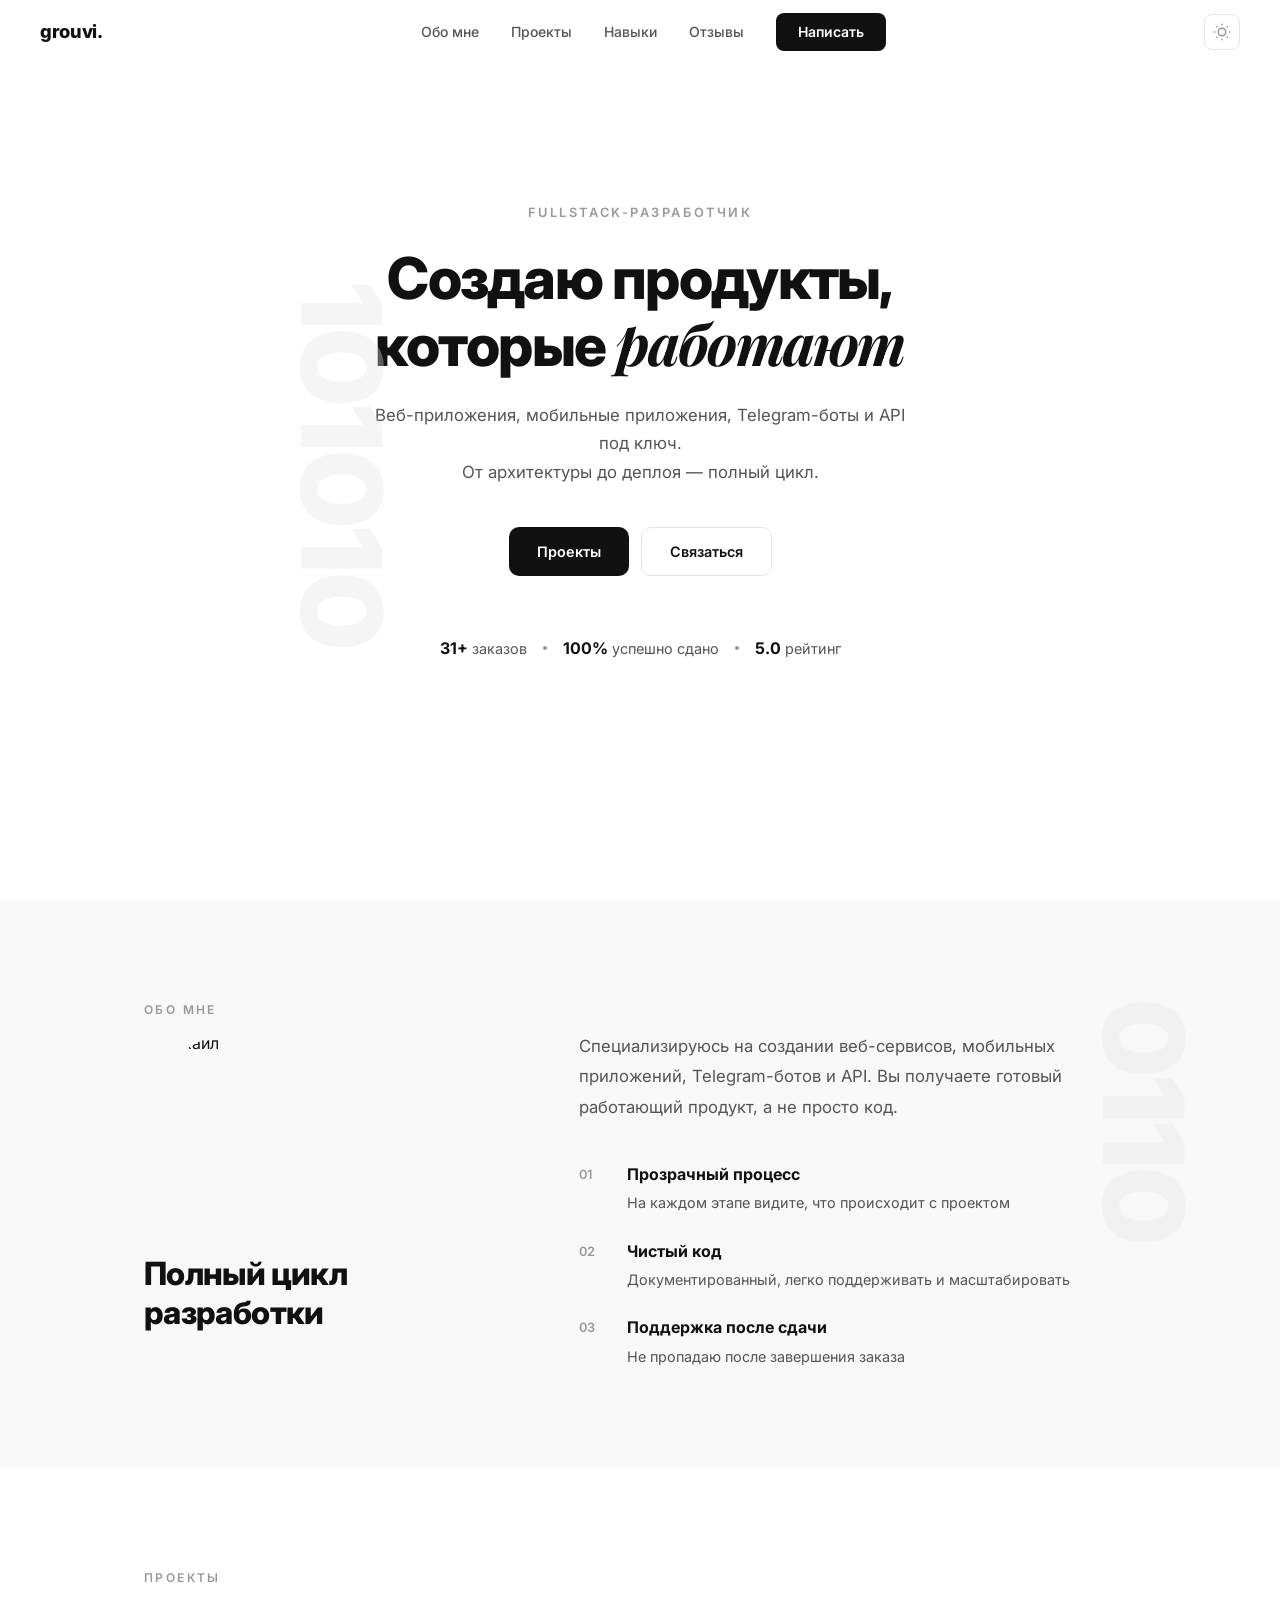
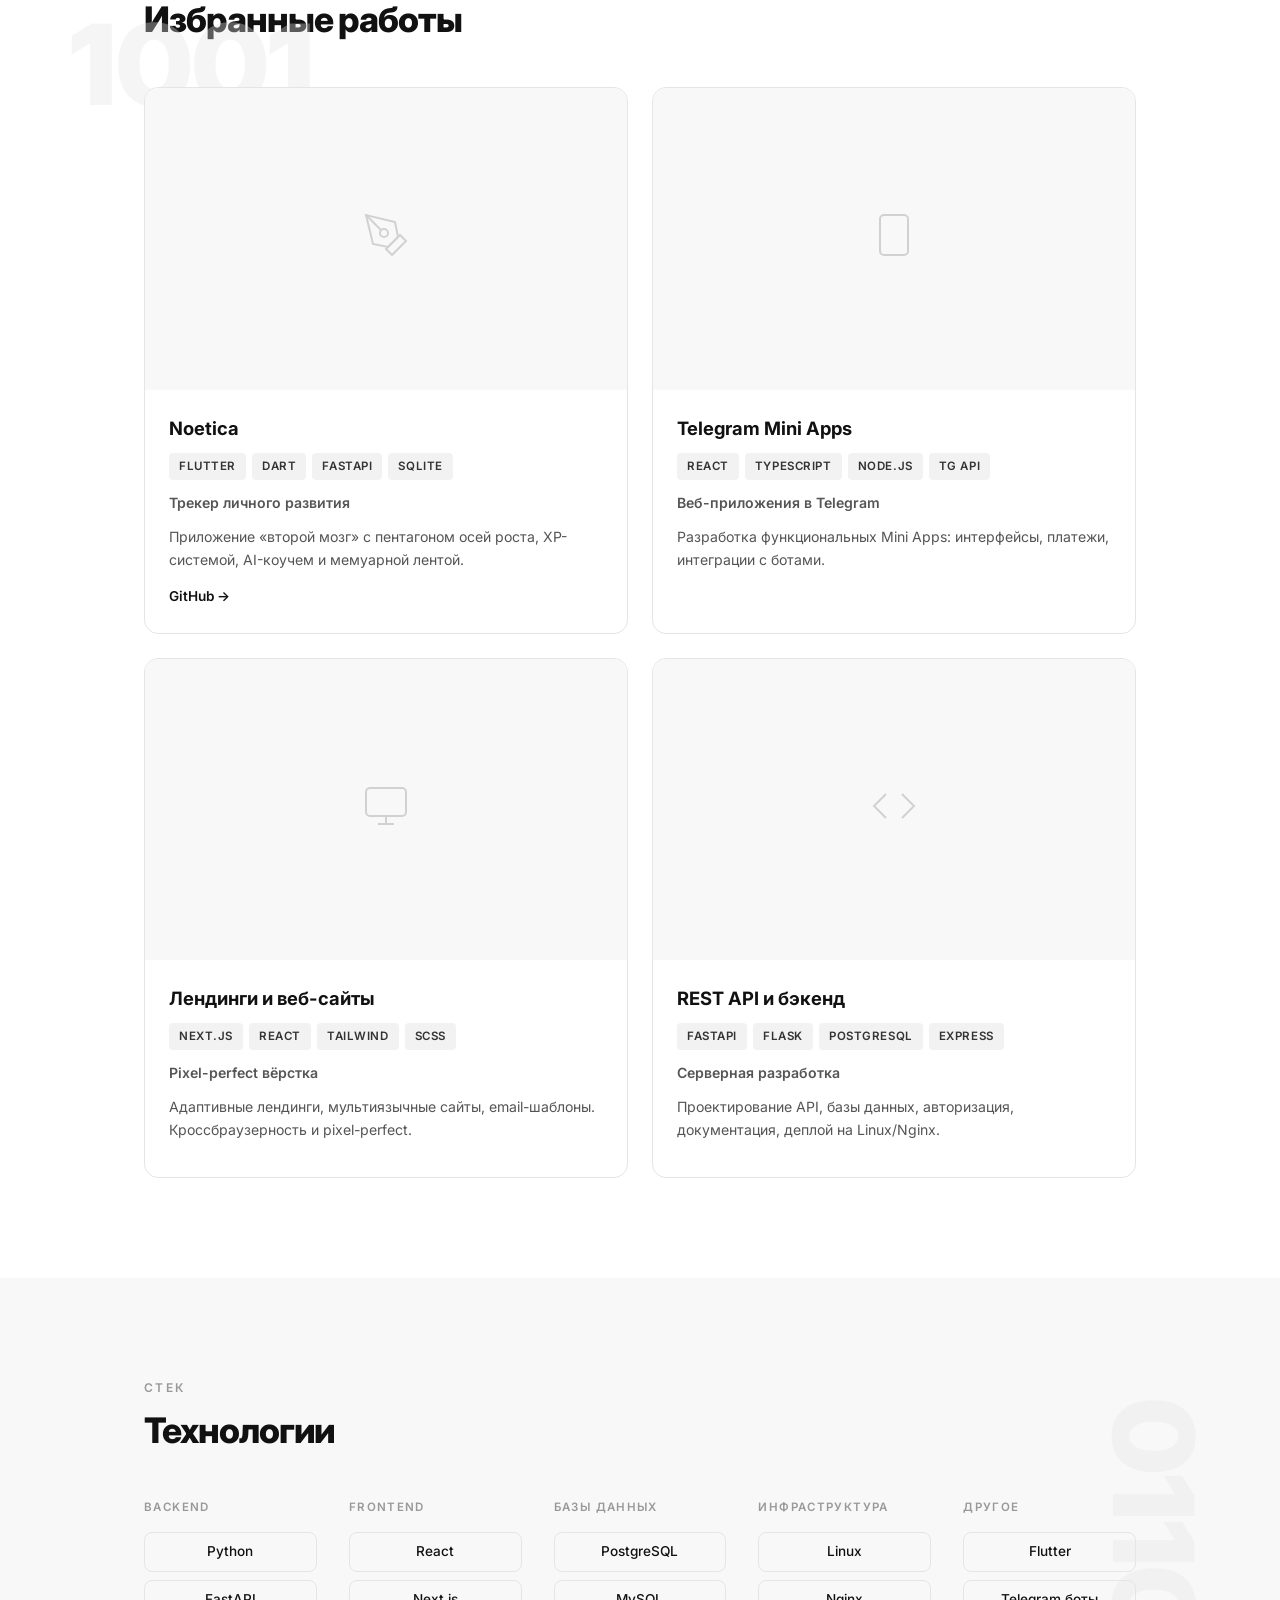
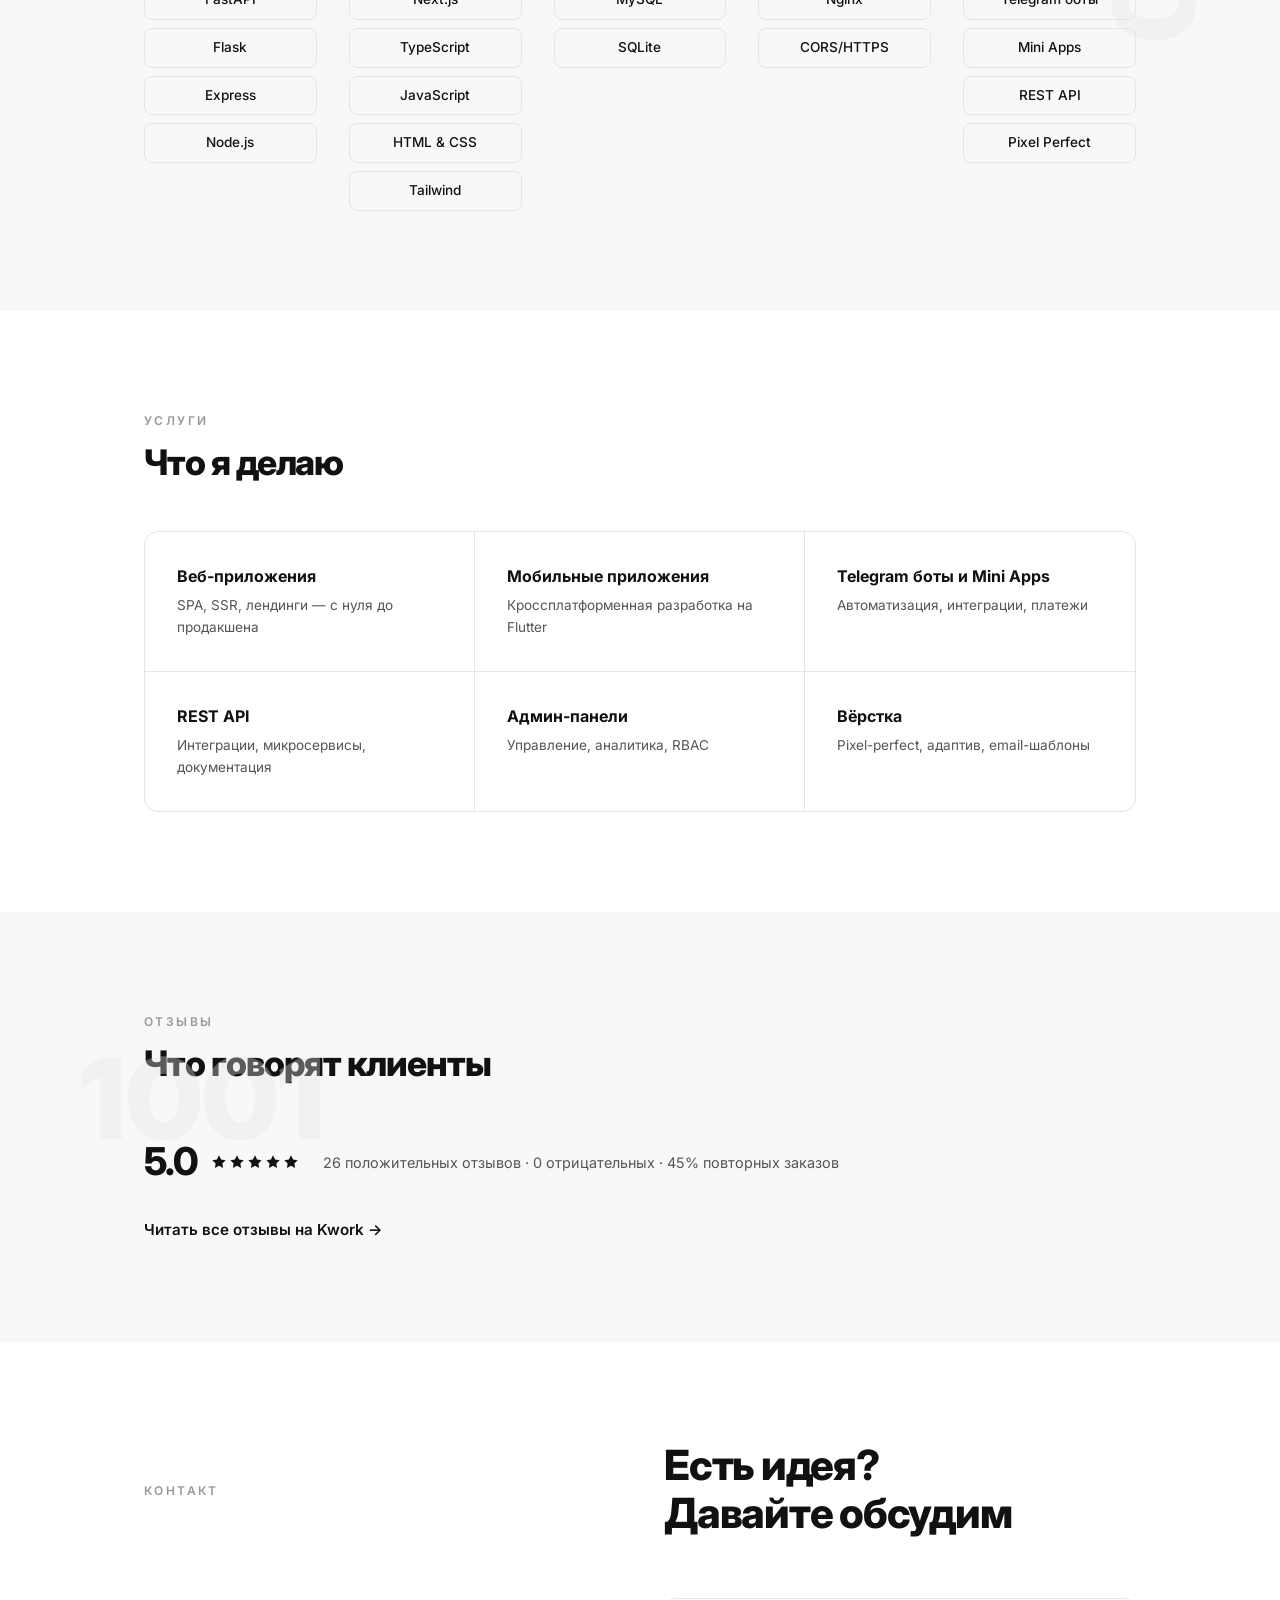
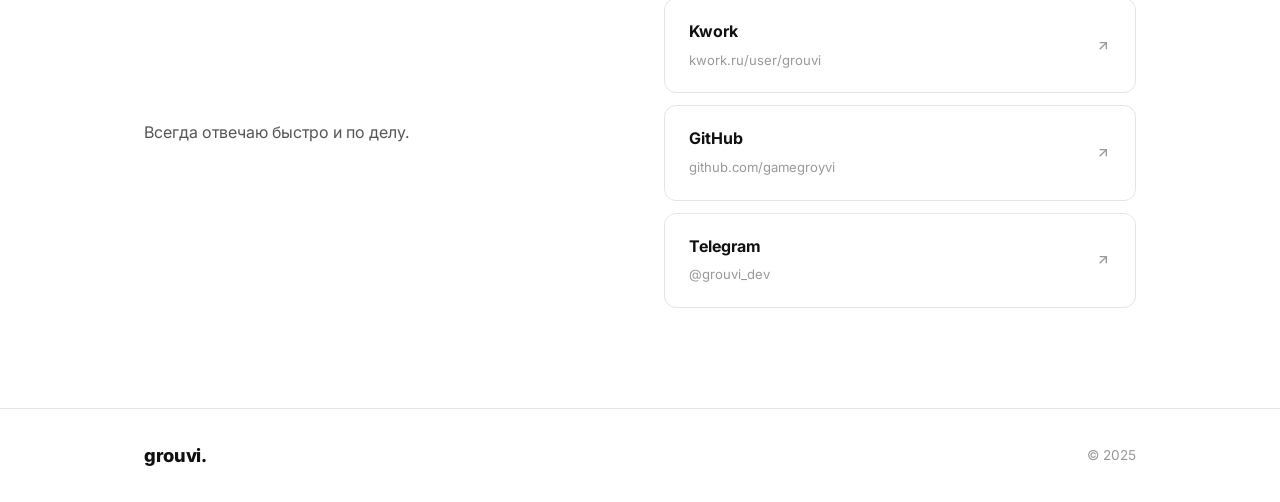
==== commit d9a13dd4: "redesign: minimal professional portfolio inspired by user reference - Clean black & white design wit" ====
--- a/portfolio/index.html
+++ b/portfolio/index.html
@@ -3,140 +3,174 @@
 <head>
   <meta charset="UTF-8" />
   <meta name="viewport" content="width=device-width, initial-scale=1.0" />
-  <title>Михаил (GroUvi) — FullStack-разработчик</title>
+  <title>Михаил — Fullstack-разработчик</title>
   <meta name="description" content="Fullstack-разработчик с опытом более 2 лет. React, TypeScript, Next.js, Python, Flask, FastAPI, Flutter. 31 выполненный заказ, рейтинг 5.0" />
-  <meta property="og:title" content="Михаил (GroUvi) — FullStack-разработчик" />
-  <meta property="og:description" content="Fullstack-разработчик. React, TypeScript, Next.js, Python, Flask, FastAPI. Рейтинг 5.0 на Kwork." />
+  <meta property="og:title" content="Михаил (GroUvi) — Fullstack-разработчик" />
+  <meta property="og:description" content="Создаю продукты, которые работают. Веб-сервисы, мобильные приложения, Telegram-боты, API." />
   <meta property="og:image" content="https://cdn-edge.kwork.ru/files/avatar/large/55/18691662-1.jpg" />
-  <meta property="og:type" content="website" />
   <link rel="preconnect" href="https://fonts.googleapis.com" />
   <link rel="preconnect" href="https://fonts.gstatic.com" crossorigin />
-  <link href="https://fonts.googleapis.com/css2?family=Inter:wght@300;400;500;600;700;800;900&family=JetBrains+Mono:wght@400;500;600&display=swap" rel="stylesheet" />
+  <link href="https://fonts.googleapis.com/css2?family=Inter:wght@300;400;500;600;700;800;900&family=Playfair+Display:ital,wght@0,700;1,700&display=swap" rel="stylesheet" />
   <link rel="stylesheet" href="style.css" />
 </head>
 <body>
-  <!-- CURSOR GLOW -->
-  <div class="cursor-glow" id="cursorGlow"></div>
-
-  <!-- PARTICLES -->
-  <canvas id="particles"></canvas>
 
   <!-- NAV -->
   <nav class="nav" id="nav">
-    <a href="#" class="nav__brand">
-      <span class="nav__logo">G</span>
-      <span class="nav__name">GroUvi</span>
-    </a>
+    <a href="#" class="nav__brand">grouvi.</a>
     <div class="nav__links" id="navLinks">
       <a href="#about">Обо мне</a>
+      <a href="#projects">Проекты</a>
       <a href="#skills">Навыки</a>
-      <a href="#services">Услуги</a>
-      <a href="#stats">Статистика</a>
       <a href="#reviews">Отзывы</a>
-      <a href="#contact" class="nav__cta">Связаться</a>
-    </div>
-    <div class="nav__actions">
+      <a href="#contact" class="nav__cta">Написать</a>
+    </div>
+    <div class="nav__right">
       <button class="theme-toggle" id="themeToggle" aria-label="Переключить тему">
-        <svg class="theme-toggle__sun" width="20" height="20" viewBox="0 0 24 24" fill="none" stroke="currentColor" stroke-width="2"><circle cx="12" cy="12" r="5"/><line x1="12" y1="1" x2="12" y2="3"/><line x1="12" y1="21" x2="12" y2="23"/><line x1="4.22" y1="4.22" x2="5.64" y2="5.64"/><line x1="18.36" y1="18.36" x2="19.78" y2="19.78"/><line x1="1" y1="12" x2="3" y2="12"/><line x1="21" y1="12" x2="23" y2="12"/><line x1="4.22" y1="19.78" x2="5.64" y2="18.36"/><line x1="18.36" y1="5.64" x2="19.78" y2="4.22"/></svg>
-        <svg class="theme-toggle__moon" width="20" height="20" viewBox="0 0 24 24" fill="none" stroke="currentColor" stroke-width="2"><path d="M21 12.79A9 9 0 1 1 11.21 3 7 7 0 0 0 21 12.79z"/></svg>
+        <svg class="theme-toggle__sun" width="18" height="18" viewBox="0 0 24 24" fill="none" stroke="currentColor" stroke-width="2"><circle cx="12" cy="12" r="5"/><line x1="12" y1="1" x2="12" y2="3"/><line x1="12" y1="21" x2="12" y2="23"/><line x1="4.22" y1="4.22" x2="5.64" y2="5.64"/><line x1="18.36" y1="18.36" x2="19.78" y2="19.78"/><line x1="1" y1="12" x2="3" y2="12"/><line x1="21" y1="12" x2="23" y2="12"/><line x1="4.22" y1="19.78" x2="5.64" y2="18.36"/><line x1="18.36" y1="5.64" x2="19.78" y2="4.22"/></svg>
+        <svg class="theme-toggle__moon" width="18" height="18" viewBox="0 0 24 24" fill="none" stroke="currentColor" stroke-width="2"><path d="M21 12.79A9 9 0 1 1 11.21 3 7 7 0 0 0 21 12.79z"/></svg>
       </button>
       <button class="nav__burger" id="burger" aria-label="Меню">
-        <span></span><span></span><span></span>
+        <span></span><span></span>
       </button>
     </div>
   </nav>
 
   <!-- HERO -->
-  <header class="hero" id="hero">
-    <div class="hero__content">
-      <div class="hero__avatar-wrap" data-anim="fade-up">
-        <div class="hero__avatar-ring"></div>
-        <img src="https://cdn-edge.kwork.ru/files/avatar/large/55/18691662-1.jpg" alt="Михаил GroUvi" class="hero__avatar" />
-        <span class="hero__status"></span>
-      </div>
-      <div class="hero__text" data-anim="fade-up" data-delay="100">
-        <div class="hero__badge">
-          <svg width="14" height="14" viewBox="0 0 24 24" fill="currentColor"><path d="M12 2l3.09 6.26L22 9.27l-5 4.87 1.18 6.88L12 17.77l-6.18 3.25L7 14.14 2 9.27l6.91-1.01L12 2z"/></svg>
-          Высший рейтинг
-        </div>
-        <h1 class="hero__title">
-          <span class="hero__greeting">Привет, я</span>
-          <span class="hero__name">Михаил</span>
-          <span class="hero__nickname">(GroUvi)</span>
-        </h1>
-        <p class="hero__profession">FullStack-разработчик</p>
-        <p class="hero__desc">Создаю адаптивные и масштабируемые веб и мобильные приложения. Чистый код, современные технологии, результат в срок.</p>
-        <div class="hero__actions">
-          <a href="https://kwork.ru/user/grouvi" target="_blank" rel="noopener" class="btn btn--primary">
-            <svg width="16" height="16" viewBox="0 0 24 24" fill="none" stroke="currentColor" stroke-width="2"><path d="M18 13v6a2 2 0 0 1-2 2H5a2 2 0 0 1-2-2V8a2 2 0 0 1 2-2h6"/><polyline points="15 3 21 3 21 9"/><line x1="10" y1="14" x2="21" y2="3"/></svg>
-            Заказать на Kwork
-          </a>
-          <a href="#contact" class="btn btn--ghost">Связаться</a>
-        </div>
-      </div>
-    </div>
-    <div class="hero__scroll">
-      <span>Листай вниз</span>
-      <div class="hero__scroll-line"></div>
-    </div>
-  </header>
+  <section class="hero">
+    <div class="container">
+      <div class="hero__deco" aria-hidden="true">
+        <span>1</span><span>0</span><span>1</span><span>0</span><span>1</span><span>0</span>
+      </div>
+      <p class="hero__label">Fullstack-разработчик</p>
+      <h1 class="hero__title">Создаю продукты,<br>которые <em>работают</em></h1>
+      <p class="hero__sub">Веб-приложения, мобильные приложения, Telegram-боты и API под ключ.<br>От архитектуры до деплоя — полный цикл.</p>
+      <div class="hero__actions">
+        <a href="#projects" class="btn btn--dark">Проекты</a>
+        <a href="#contact" class="btn btn--outline">Связаться</a>
+      </div>
+      <div class="hero__stats">
+        <div class="hero__stat"><strong>31+</strong> заказов</div>
+        <div class="hero__stat-dot"></div>
+        <div class="hero__stat"><strong>100%</strong> успешно сдано</div>
+        <div class="hero__stat-dot"></div>
+        <div class="hero__stat"><strong>5.0</strong> рейтинг</div>
+      </div>
+    </div>
+  </section>
 
   <!-- ABOUT -->
   <section class="about" id="about">
     <div class="container">
-      <div class="section-header" data-anim="fade-up">
-        <span class="section-label">01</span>
-        <h2 class="section-title">Обо мне</h2>
-      </div>
+      <div class="about__deco" aria-hidden="true"><span>0</span><span>1</span><span>1</span><span>0</span></div>
+      <p class="section-label">Обо мне</p>
       <div class="about__grid">
-        <div class="about__text" data-anim="fade-up">
-          <p>Fullstack-разработчик с опытом более <strong>2 лет</strong> в создании адаптивных и масштабируемых веб и мобильных приложений.</p>
-          <p>Работаю с полным стеком технологий — от вёрстки pixel-perfect интерфейсов до настройки серверов и баз данных. Создаю Telegram-ботов, Mini Apps, админ-панели, лендинги и мультиязычные сайты.</p>
-          <div class="about__qualities">
-            <div class="quality">
-              <svg width="20" height="20" viewBox="0 0 24 24" fill="none" stroke="currentColor" stroke-width="2"><polyline points="13 17 18 12 13 7"/><polyline points="6 17 11 12 6 7"/></svg>
-              <span>Высокая скорость выполнения</span>
-            </div>
-            <div class="quality">
-              <svg width="20" height="20" viewBox="0 0 24 24" fill="none" stroke="currentColor" stroke-width="2"><path d="M1 12s4-8 11-8 11 8 11 8-4 8-11 8-11-8-11-8z"/><circle cx="12" cy="12" r="3"/></svg>
-              <span>Внимательность к деталям</span>
-            </div>
-            <div class="quality">
-              <svg width="20" height="20" viewBox="0 0 24 24" fill="none" stroke="currentColor" stroke-width="2"><path d="M21 15a2 2 0 0 1-2 2H7l-4 4V5a2 2 0 0 1 2-2h14a2 2 0 0 1 2 2z"/></svg>
-              <span>Всегда на связи</span>
-            </div>
-            <div class="quality">
-              <svg width="20" height="20" viewBox="0 0 24 24" fill="none" stroke="currentColor" stroke-width="2"><polygon points="12 2 15.09 8.26 22 9.27 17 14.14 18.18 20.49 12 17.77 5.82 20.49 7 14.14 2 9.27 8.91 8.26 12 2"/></svg>
-              <span>Инициативность и самостоятельность</span>
-            </div>
-          </div>
-        </div>
-        <div class="about__info" data-anim="fade-up" data-delay="200">
-          <div class="info-card">
-            <span class="info-card__label">Имя</span>
-            <span class="info-card__value">Михаил</span>
-          </div>
-          <div class="info-card">
-            <span class="info-card__label">Никнейм</span>
-            <span class="info-card__value">GroUvi</span>
-          </div>
-          <div class="info-card">
-            <span class="info-card__label">Специализация</span>
-            <span class="info-card__value">FullStack</span>
-          </div>
-          <div class="info-card">
-            <span class="info-card__label">На Kwork с</span>
-            <span class="info-card__value">Ноября 2024</span>
-          </div>
-          <div class="info-card">
-            <span class="info-card__label">Рейтинг</span>
-            <span class="info-card__value info-card__value--accent">5.0 ★</span>
-          </div>
-          <div class="info-card">
-            <span class="info-card__label">Уровень</span>
-            <span class="info-card__value info-card__value--accent">Высший рейтинг</span>
-          </div>
-        </div>
+        <div class="about__left">
+          <img src="https://cdn-edge.kwork.ru/files/avatar/large/55/18691662-1.jpg" alt="Михаил" class="about__photo" />
+          <h2 class="about__heading">Полный цикл<br>разработки</h2>
+        </div>
+        <div class="about__right">
+          <p class="about__desc">Специализируюсь на создании веб-сервисов, мобильных приложений, Telegram-ботов и API. Вы получаете готовый работающий продукт, а&nbsp;не&nbsp;просто код.</p>
+          <div class="about__points">
+            <div class="about__point">
+              <span class="about__num">01</span>
+              <div>
+                <h3>Прозрачный процесс</h3>
+                <p>На каждом этапе видите, что происходит с проектом</p>
+              </div>
+            </div>
+            <div class="about__point">
+              <span class="about__num">02</span>
+              <div>
+                <h3>Чистый код</h3>
+                <p>Документированный, легко поддерживать и масштабировать</p>
+              </div>
+            </div>
+            <div class="about__point">
+              <span class="about__num">03</span>
+              <div>
+                <h3>Поддержка после сдачи</h3>
+                <p>Не пропадаю после завершения заказа</p>
+              </div>
+            </div>
+          </div>
+        </div>
+      </div>
+    </div>
+  </section>
+
+  <!-- PROJECTS -->
+  <section class="projects" id="projects">
+    <div class="container">
+      <div class="projects__deco" aria-hidden="true"><span>1</span><span>0</span><span>0</span><span>1</span></div>
+      <p class="section-label">Проекты</p>
+      <h2 class="section-title">Избранные работы</h2>
+
+      <div class="projects__grid">
+        <article class="project-card" data-anim>
+          <div class="project-card__img">
+            <div class="project-card__placeholder">
+              <svg width="48" height="48" viewBox="0 0 24 24" fill="none" stroke="currentColor" stroke-width="1"><path d="M12 19l7-7 3 3-7 7-3-3z"/><path d="M18 13l-1.5-7.5L2 2l3.5 14.5L13 18l5-5z"/><path d="M2 2l7.586 7.586"/><circle cx="11" cy="11" r="2"/></svg>
+            </div>
+          </div>
+          <div class="project-card__body">
+            <h3>Noetica</h3>
+            <div class="project-card__tags">
+              <span>Flutter</span><span>Dart</span><span>FastAPI</span><span>SQLite</span>
+            </div>
+            <p class="project-card__type">Трекер личного развития</p>
+            <p>Приложение «второй мозг» с пентагоном осей роста, XP-системой, AI-коучем и мемуарной лентой.</p>
+            <a href="https://github.com/gamegroyvi/noetica" target="_blank" rel="noopener">GitHub &rarr;</a>
+          </div>
+        </article>
+
+        <article class="project-card" data-anim>
+          <div class="project-card__img">
+            <div class="project-card__placeholder">
+              <svg width="48" height="48" viewBox="0 0 24 24" fill="none" stroke="currentColor" stroke-width="1"><rect x="5" y="2" width="14" height="20" rx="2" ry="2"/><line x1="12" y1="18" x2="12.01" y2="18"/></svg>
+            </div>
+          </div>
+          <div class="project-card__body">
+            <h3>Telegram Mini Apps</h3>
+            <div class="project-card__tags">
+              <span>React</span><span>TypeScript</span><span>Node.js</span><span>TG API</span>
+            </div>
+            <p class="project-card__type">Веб-приложения в Telegram</p>
+            <p>Разработка функциональных Mini Apps: интерфейсы, платежи, интеграции с ботами.</p>
+          </div>
+        </article>
+
+        <article class="project-card" data-anim>
+          <div class="project-card__img">
+            <div class="project-card__placeholder">
+              <svg width="48" height="48" viewBox="0 0 24 24" fill="none" stroke="currentColor" stroke-width="1"><rect x="2" y="3" width="20" height="14" rx="2"/><line x1="8" y1="21" x2="16" y2="21"/><line x1="12" y1="17" x2="12" y2="21"/></svg>
+            </div>
+          </div>
+          <div class="project-card__body">
+            <h3>Лендинги и веб-сайты</h3>
+            <div class="project-card__tags">
+              <span>Next.js</span><span>React</span><span>Tailwind</span><span>SCSS</span>
+            </div>
+            <p class="project-card__type">Pixel-perfect вёрстка</p>
+            <p>Адаптивные лендинги, мультиязычные сайты, email-шаблоны. Кроссбраузерность и pixel-perfect.</p>
+          </div>
+        </article>
+
+        <article class="project-card" data-anim>
+          <div class="project-card__img">
+            <div class="project-card__placeholder">
+              <svg width="48" height="48" viewBox="0 0 24 24" fill="none" stroke="currentColor" stroke-width="1"><polyline points="16 18 22 12 16 6"/><polyline points="8 6 2 12 8 18"/></svg>
+            </div>
+          </div>
+          <div class="project-card__body">
+            <h3>REST API и бэкенд</h3>
+            <div class="project-card__tags">
+              <span>FastAPI</span><span>Flask</span><span>PostgreSQL</span><span>Express</span>
+            </div>
+            <p class="project-card__type">Серверная разработка</p>
+            <p>Проектирование API, базы данных, авторизация, документация, деплой на Linux/Nginx.</p>
+          </div>
+        </article>
       </div>
     </div>
   </section>
@@ -144,68 +178,38 @@
   <!-- SKILLS -->
   <section class="skills" id="skills">
     <div class="container">
-      <div class="section-header" data-anim="fade-up">
-        <span class="section-label">02</span>
-        <h2 class="section-title">Технологии</h2>
-      </div>
-
-      <div class="skills__categories">
-        <div class="skill-category" data-anim="fade-up">
-          <h3 class="skill-category__title">
-            <svg width="20" height="20" viewBox="0 0 24 24" fill="none" stroke="currentColor" stroke-width="2"><rect x="2" y="3" width="20" height="14" rx="2" ry="2"/><line x1="8" y1="21" x2="16" y2="21"/><line x1="12" y1="17" x2="12" y2="21"/></svg>
-            Frontend
-          </h3>
-          <div class="skill-tags">
-            <span class="skill-tag" data-level="expert">React</span>
-            <span class="skill-tag" data-level="expert">TypeScript</span>
-            <span class="skill-tag" data-level="expert">Next.js</span>
-            <span class="skill-tag" data-level="expert">JavaScript</span>
-            <span class="skill-tag" data-level="expert">HTML5</span>
-            <span class="skill-tag" data-level="expert">CSS/SCSS/SASS</span>
-            <span class="skill-tag" data-level="expert">Tailwind CSS</span>
-          </div>
-        </div>
-
-        <div class="skill-category" data-anim="fade-up" data-delay="100">
-          <h3 class="skill-category__title">
-            <svg width="20" height="20" viewBox="0 0 24 24" fill="none" stroke="currentColor" stroke-width="2"><rect x="4" y="4" width="16" height="16" rx="2" ry="2"/><rect x="9" y="9" width="6" height="6"/><line x1="9" y1="1" x2="9" y2="4"/><line x1="15" y1="1" x2="15" y2="4"/><line x1="9" y1="20" x2="9" y2="23"/><line x1="15" y1="20" x2="15" y2="23"/><line x1="20" y1="9" x2="23" y2="9"/><line x1="20" y1="14" x2="23" y2="14"/><line x1="1" y1="9" x2="4" y2="9"/><line x1="1" y1="14" x2="4" y2="14"/></svg>
-            Backend
-          </h3>
-          <div class="skill-tags">
-            <span class="skill-tag" data-level="expert">Python</span>
-            <span class="skill-tag" data-level="expert">Flask</span>
-            <span class="skill-tag" data-level="expert">FastAPI</span>
-            <span class="skill-tag" data-level="advanced">Express (Node.js)</span>
-          </div>
-        </div>
-
-        <div class="skill-category" data-anim="fade-up" data-delay="200">
-          <h3 class="skill-category__title">
-            <svg width="20" height="20" viewBox="0 0 24 24" fill="none" stroke="currentColor" stroke-width="2"><ellipse cx="12" cy="5" rx="9" ry="3"/><path d="M21 12c0 1.66-4 3-9 3s-9-1.34-9-3"/><path d="M3 5v14c0 1.66 4 3 9 3s9-1.34 9-3V5"/></svg>
-            Базы данных и инфра
-          </h3>
-          <div class="skill-tags">
-            <span class="skill-tag" data-level="advanced">PostgreSQL</span>
-            <span class="skill-tag" data-level="advanced">MySQL</span>
-            <span class="skill-tag" data-level="advanced">SQLite</span>
-            <span class="skill-tag" data-level="advanced">Linux</span>
-            <span class="skill-tag" data-level="advanced">Nginx</span>
-            <span class="skill-tag" data-level="advanced">CORS/HTTPS</span>
-          </div>
-        </div>
-
-        <div class="skill-category" data-anim="fade-up" data-delay="300">
-          <h3 class="skill-category__title">
-            <svg width="20" height="20" viewBox="0 0 24 24" fill="none" stroke="currentColor" stroke-width="2"><path d="M12 19l7-7 3 3-7 7-3-3z"/><path d="M18 13l-1.5-7.5L2 2l3.5 14.5L13 18l5-5z"/><path d="M2 2l7.586 7.586"/><circle cx="11" cy="11" r="2"/></svg>
-            Дополнительно
-          </h3>
-          <div class="skill-tags">
-            <span class="skill-tag" data-level="advanced">Telegram боты</span>
-            <span class="skill-tag" data-level="advanced">Mini Apps</span>
-            <span class="skill-tag" data-level="advanced">Flutter</span>
-            <span class="skill-tag" data-level="advanced">REST API</span>
-            <span class="skill-tag" data-level="advanced">Email-шаблоны</span>
-            <span class="skill-tag" data-level="expert">Pixel Perfect</span>
+      <div class="skills__deco" aria-hidden="true"><span>0</span><span>1</span><span>1</span><span>0</span></div>
+      <p class="section-label">Стек</p>
+      <h2 class="section-title">Технологии</h2>
+      <div class="skills__grid">
+        <div class="skills__col">
+          <h4>Backend</h4>
+          <div class="skill-tags">
+            <span>Python</span><span>FastAPI</span><span>Flask</span><span>Express</span><span>Node.js</span>
+          </div>
+        </div>
+        <div class="skills__col">
+          <h4>Frontend</h4>
+          <div class="skill-tags">
+            <span>React</span><span>Next.js</span><span>TypeScript</span><span>JavaScript</span><span>HTML &amp; CSS</span><span>Tailwind</span>
+          </div>
+        </div>
+        <div class="skills__col">
+          <h4>Базы данных</h4>
+          <div class="skill-tags">
+            <span>PostgreSQL</span><span>MySQL</span><span>SQLite</span>
+          </div>
+        </div>
+        <div class="skills__col">
+          <h4>Инфраструктура</h4>
+          <div class="skill-tags">
+            <span>Linux</span><span>Nginx</span><span>CORS/HTTPS</span>
+          </div>
+        </div>
+        <div class="skills__col">
+          <h4>Другое</h4>
+          <div class="skill-tags">
+            <span>Flutter</span><span>Telegram боты</span><span>Mini Apps</span><span>REST API</span><span>Pixel Perfect</span>
           </div>
         </div>
       </div>
@@ -215,100 +219,32 @@
   <!-- SERVICES -->
   <section class="services" id="services">
     <div class="container">
-      <div class="section-header" data-anim="fade-up">
-        <span class="section-label">03</span>
-        <h2 class="section-title">Что я делаю</h2>
-      </div>
+      <p class="section-label">Услуги</p>
+      <h2 class="section-title">Что я делаю</h2>
       <div class="services__grid">
-        <div class="service-card" data-anim="fade-up">
-          <div class="service-card__icon">
-            <svg width="32" height="32" viewBox="0 0 24 24" fill="none" stroke="currentColor" stroke-width="1.5"><rect x="2" y="3" width="20" height="14" rx="2"/><line x1="8" y1="21" x2="16" y2="21"/><line x1="12" y1="17" x2="12" y2="21"/></svg>
-          </div>
+        <div class="service-item">
           <h3>Веб-приложения</h3>
-          <p>SPA и SSR приложения на React/Next.js с бэкендом на Python или Node.js. От лендингов до сложных платформ.</p>
-        </div>
-        <div class="service-card" data-anim="fade-up" data-delay="100">
-          <div class="service-card__icon">
-            <svg width="32" height="32" viewBox="0 0 24 24" fill="none" stroke="currentColor" stroke-width="1.5"><rect x="5" y="2" width="14" height="20" rx="2" ry="2"/><line x1="12" y1="18" x2="12.01" y2="18"/></svg>
-          </div>
+          <p>SPA, SSR, лендинги — с нуля до продакшена</p>
+        </div>
+        <div class="service-item">
           <h3>Мобильные приложения</h3>
-          <p>Кроссплатформенная разработка на Flutter. Нативный вид, плавные анимации, единая кодовая база.</p>
-        </div>
-        <div class="service-card" data-anim="fade-up" data-delay="200">
-          <div class="service-card__icon">
-            <svg width="32" height="32" viewBox="0 0 24 24" fill="none" stroke="currentColor" stroke-width="1.5"><path d="M21 15a2 2 0 0 1-2 2H7l-4 4V5a2 2 0 0 1 2-2h14a2 2 0 0 1 2 2z"/></svg>
-          </div>
+          <p>Кроссплатформенная разработка на Flutter</p>
+        </div>
+        <div class="service-item">
           <h3>Telegram боты и Mini Apps</h3>
-          <p>Функциональные боты и веб-приложения внутри Telegram. Автоматизация, интеграции, платежи.</p>
-        </div>
-        <div class="service-card" data-anim="fade-up" data-delay="300">
-          <div class="service-card__icon">
-            <svg width="32" height="32" viewBox="0 0 24 24" fill="none" stroke="currentColor" stroke-width="1.5"><path d="M12 22s8-4 8-10V5l-8-3-8 3v7c0 6 8 10 8 10z"/></svg>
-          </div>
+          <p>Автоматизация, интеграции, платежи</p>
+        </div>
+        <div class="service-item">
+          <h3>REST API</h3>
+          <p>Интеграции, микросервисы, документация</p>
+        </div>
+        <div class="service-item">
           <h3>Админ-панели</h3>
-          <p>Удобные панели управления контентом с аналитикой, RBAC и интуитивным интерфейсом.</p>
-        </div>
-        <div class="service-card" data-anim="fade-up" data-delay="400">
-          <div class="service-card__icon">
-            <svg width="32" height="32" viewBox="0 0 24 24" fill="none" stroke="currentColor" stroke-width="1.5"><path d="M14 2H6a2 2 0 0 0-2 2v16a2 2 0 0 0 2 2h12a2 2 0 0 0 2-2V8z"/><polyline points="14 2 14 8 20 8"/><line x1="16" y1="13" x2="8" y2="13"/><line x1="16" y1="17" x2="8" y2="17"/><polyline points="10 9 9 9 8 9"/></svg>
-          </div>
+          <p>Управление, аналитика, RBAC</p>
+        </div>
+        <div class="service-item">
           <h3>Вёрстка</h3>
-          <p>Pixel-perfect вёрстка лендингов, email-шаблонов, мультиязычных сайтов. Адаптив, кроссбраузерность.</p>
-        </div>
-        <div class="service-card" data-anim="fade-up" data-delay="500">
-          <div class="service-card__icon">
-            <svg width="32" height="32" viewBox="0 0 24 24" fill="none" stroke="currentColor" stroke-width="1.5"><polyline points="16 18 22 12 16 6"/><polyline points="8 6 2 12 8 18"/></svg>
-          </div>
-          <h3>REST API</h3>
-          <p>Проектирование и разработка API на FastAPI/Flask/Express. Документация, авторизация, интеграции.</p>
-        </div>
-      </div>
-    </div>
-  </section>
-
-  <!-- STATS -->
-  <section class="stats" id="stats">
-    <div class="container">
-      <div class="section-header" data-anim="fade-up">
-        <span class="section-label">04</span>
-        <h2 class="section-title">В цифрах</h2>
-      </div>
-      <div class="stats__grid">
-        <div class="stat-card" data-anim="fade-up">
-          <span class="stat-card__number" data-count="31">0</span>
-          <span class="stat-card__label">Выполненных заказов</span>
-          <div class="stat-card__bar"><div class="stat-card__fill" style="--fill: 100%"></div></div>
-        </div>
-        <div class="stat-card" data-anim="fade-up" data-delay="100">
-          <span class="stat-card__number" data-count="100" data-suffix="%">0%</span>
-          <span class="stat-card__label">Выполнено успешно</span>
-          <div class="stat-card__bar"><div class="stat-card__fill" style="--fill: 100%"></div></div>
-        </div>
-        <div class="stat-card" data-anim="fade-up" data-delay="200">
-          <span class="stat-card__number" data-count="100" data-suffix="%">0%</span>
-          <span class="stat-card__label">В срок</span>
-          <div class="stat-card__bar"><div class="stat-card__fill" style="--fill: 100%"></div></div>
-        </div>
-        <div class="stat-card" data-anim="fade-up" data-delay="300">
-          <span class="stat-card__number" data-count="26">0</span>
-          <span class="stat-card__label">Положительных отзывов</span>
-          <div class="stat-card__bar"><div class="stat-card__fill" style="--fill: 100%"></div></div>
-        </div>
-        <div class="stat-card" data-anim="fade-up" data-delay="400">
-          <span class="stat-card__number stat-card__number--rating">5.0</span>
-          <span class="stat-card__label">Рейтинг на Kwork</span>
-          <div class="stat-card__stars">
-            <svg width="18" height="18" viewBox="0 0 24 24" fill="currentColor"><path d="M12 2l3.09 6.26L22 9.27l-5 4.87 1.18 6.88L12 17.77l-6.18 3.25L7 14.14 2 9.27l6.91-1.01L12 2z"/></svg>
-            <svg width="18" height="18" viewBox="0 0 24 24" fill="currentColor"><path d="M12 2l3.09 6.26L22 9.27l-5 4.87 1.18 6.88L12 17.77l-6.18 3.25L7 14.14 2 9.27l6.91-1.01L12 2z"/></svg>
-            <svg width="18" height="18" viewBox="0 0 24 24" fill="currentColor"><path d="M12 2l3.09 6.26L22 9.27l-5 4.87 1.18 6.88L12 17.77l-6.18 3.25L7 14.14 2 9.27l6.91-1.01L12 2z"/></svg>
-            <svg width="18" height="18" viewBox="0 0 24 24" fill="currentColor"><path d="M12 2l3.09 6.26L22 9.27l-5 4.87 1.18 6.88L12 17.77l-6.18 3.25L7 14.14 2 9.27l6.91-1.01L12 2z"/></svg>
-            <svg width="18" height="18" viewBox="0 0 24 24" fill="currentColor"><path d="M12 2l3.09 6.26L22 9.27l-5 4.87 1.18 6.88L12 17.77l-6.18 3.25L7 14.14 2 9.27l6.91-1.01L12 2z"/></svg>
-          </div>
-        </div>
-        <div class="stat-card" data-anim="fade-up" data-delay="500">
-          <span class="stat-card__number" data-count="45" data-suffix="%">0%</span>
-          <span class="stat-card__label">Повторных заказов</span>
-          <div class="stat-card__bar"><div class="stat-card__fill" style="--fill: 45%"></div></div>
+          <p>Pixel-perfect, адаптив, email-шаблоны</p>
         </div>
       </div>
     </div>
@@ -317,120 +253,63 @@
   <!-- REVIEWS -->
   <section class="reviews" id="reviews">
     <div class="container">
-      <div class="section-header" data-anim="fade-up">
-        <span class="section-label">05</span>
-        <h2 class="section-title">Отзывы клиентов</h2>
-        <p class="section-subtitle">26 положительных отзывов на Kwork. Рейтинг 5.0 из 5.0</p>
-      </div>
-      <div class="reviews__marquee" data-anim="fade-up">
-        <div class="reviews__track">
-          <div class="review-card">
-            <div class="review-card__stars">
-              <svg width="14" height="14" viewBox="0 0 24 24" fill="currentColor"><path d="M12 2l3.09 6.26L22 9.27l-5 4.87 1.18 6.88L12 17.77l-6.18 3.25L7 14.14 2 9.27l6.91-1.01L12 2z"/></svg>
-              <svg width="14" height="14" viewBox="0 0 24 24" fill="currentColor"><path d="M12 2l3.09 6.26L22 9.27l-5 4.87 1.18 6.88L12 17.77l-6.18 3.25L7 14.14 2 9.27l6.91-1.01L12 2z"/></svg>
-              <svg width="14" height="14" viewBox="0 0 24 24" fill="currentColor"><path d="M12 2l3.09 6.26L22 9.27l-5 4.87 1.18 6.88L12 17.77l-6.18 3.25L7 14.14 2 9.27l6.91-1.01L12 2z"/></svg>
-              <svg width="14" height="14" viewBox="0 0 24 24" fill="currentColor"><path d="M12 2l3.09 6.26L22 9.27l-5 4.87 1.18 6.88L12 17.77l-6.18 3.25L7 14.14 2 9.27l6.91-1.01L12 2z"/></svg>
-              <svg width="14" height="14" viewBox="0 0 24 24" fill="currentColor"><path d="M12 2l3.09 6.26L22 9.27l-5 4.87 1.18 6.88L12 17.77l-6.18 3.25L7 14.14 2 9.27l6.91-1.01L12 2z"/></svg>
-            </div>
-            <p class="review-card__text">"Отличный специалист! Выполнил работу быстро и качественно. Все пожелания были учтены. Рекомендую!"</p>
-            <span class="review-card__category">Веб-разработка</span>
-          </div>
-          <div class="review-card">
-            <div class="review-card__stars">
-              <svg width="14" height="14" viewBox="0 0 24 24" fill="currentColor"><path d="M12 2l3.09 6.26L22 9.27l-5 4.87 1.18 6.88L12 17.77l-6.18 3.25L7 14.14 2 9.27l6.91-1.01L12 2z"/></svg>
-              <svg width="14" height="14" viewBox="0 0 24 24" fill="currentColor"><path d="M12 2l3.09 6.26L22 9.27l-5 4.87 1.18 6.88L12 17.77l-6.18 3.25L7 14.14 2 9.27l6.91-1.01L12 2z"/></svg>
-              <svg width="14" height="14" viewBox="0 0 24 24" fill="currentColor"><path d="M12 2l3.09 6.26L22 9.27l-5 4.87 1.18 6.88L12 17.77l-6.18 3.25L7 14.14 2 9.27l6.91-1.01L12 2z"/></svg>
-              <svg width="14" height="14" viewBox="0 0 24 24" fill="currentColor"><path d="M12 2l3.09 6.26L22 9.27l-5 4.87 1.18 6.88L12 17.77l-6.18 3.25L7 14.14 2 9.27l6.91-1.01L12 2z"/></svg>
-              <svg width="14" height="14" viewBox="0 0 24 24" fill="currentColor"><path d="M12 2l3.09 6.26L22 9.27l-5 4.87 1.18 6.88L12 17.77l-6.18 3.25L7 14.14 2 9.27l6.91-1.01L12 2z"/></svg>
-            </div>
-            <p class="review-card__text">"Профессиональный подход к задаче. Сделал даже больше, чем просили. Код чистый и хорошо структурирован."</p>
-            <span class="review-card__category">Telegram бот</span>
-          </div>
-          <div class="review-card">
-            <div class="review-card__stars">
-              <svg width="14" height="14" viewBox="0 0 24 24" fill="currentColor"><path d="M12 2l3.09 6.26L22 9.27l-5 4.87 1.18 6.88L12 17.77l-6.18 3.25L7 14.14 2 9.27l6.91-1.01L12 2z"/></svg>
-              <svg width="14" height="14" viewBox="0 0 24 24" fill="currentColor"><path d="M12 2l3.09 6.26L22 9.27l-5 4.87 1.18 6.88L12 17.77l-6.18 3.25L7 14.14 2 9.27l6.91-1.01L12 2z"/></svg>
-              <svg width="14" height="14" viewBox="0 0 24 24" fill="currentColor"><path d="M12 2l3.09 6.26L22 9.27l-5 4.87 1.18 6.88L12 17.77l-6.18 3.25L7 14.14 2 9.27l6.91-1.01L12 2z"/></svg>
-              <svg width="14" height="14" viewBox="0 0 24 24" fill="currentColor"><path d="M12 2l3.09 6.26L22 9.27l-5 4.87 1.18 6.88L12 17.77l-6.18 3.25L7 14.14 2 9.27l6.91-1.01L12 2z"/></svg>
-              <svg width="14" height="14" viewBox="0 0 24 24" fill="currentColor"><path d="M12 2l3.09 6.26L22 9.27l-5 4.87 1.18 6.88L12 17.77l-6.18 3.25L7 14.14 2 9.27l6.91-1.01L12 2z"/></svg>
-            </div>
-            <p class="review-card__text">"Супер! Всё работает отлично. Быстрая коммуникация, понимание задачи с первого раза. Буду обращаться ещё."</p>
-            <span class="review-card__category">Лендинг</span>
-          </div>
-          <div class="review-card">
-            <div class="review-card__stars">
-              <svg width="14" height="14" viewBox="0 0 24 24" fill="currentColor"><path d="M12 2l3.09 6.26L22 9.27l-5 4.87 1.18 6.88L12 17.77l-6.18 3.25L7 14.14 2 9.27l6.91-1.01L12 2z"/></svg>
-              <svg width="14" height="14" viewBox="0 0 24 24" fill="currentColor"><path d="M12 2l3.09 6.26L22 9.27l-5 4.87 1.18 6.88L12 17.77l-6.18 3.25L7 14.14 2 9.27l6.91-1.01L12 2z"/></svg>
-              <svg width="14" height="14" viewBox="0 0 24 24" fill="currentColor"><path d="M12 2l3.09 6.26L22 9.27l-5 4.87 1.18 6.88L12 17.77l-6.18 3.25L7 14.14 2 9.27l6.91-1.01L12 2z"/></svg>
-              <svg width="14" height="14" viewBox="0 0 24 24" fill="currentColor"><path d="M12 2l3.09 6.26L22 9.27l-5 4.87 1.18 6.88L12 17.77l-6.18 3.25L7 14.14 2 9.27l6.91-1.01L12 2z"/></svg>
-              <svg width="14" height="14" viewBox="0 0 24 24" fill="currentColor"><path d="M12 2l3.09 6.26L22 9.27l-5 4.87 1.18 6.88L12 17.77l-6.18 3.25L7 14.14 2 9.27l6.91-1.01L12 2z"/></svg>
-            </div>
-            <p class="review-card__text">"Разработал мобильное приложение точно по ТЗ. Очень доволен результатом. Внимательный к деталям разработчик."</p>
-            <span class="review-card__category">Мобильное приложение</span>
-          </div>
-          <div class="review-card">
-            <div class="review-card__stars">
-              <svg width="14" height="14" viewBox="0 0 24 24" fill="currentColor"><path d="M12 2l3.09 6.26L22 9.27l-5 4.87 1.18 6.88L12 17.77l-6.18 3.25L7 14.14 2 9.27l6.91-1.01L12 2z"/></svg>
-              <svg width="14" height="14" viewBox="0 0 24 24" fill="currentColor"><path d="M12 2l3.09 6.26L22 9.27l-5 4.87 1.18 6.88L12 17.77l-6.18 3.25L7 14.14 2 9.27l6.91-1.01L12 2z"/></svg>
-              <svg width="14" height="14" viewBox="0 0 24 24" fill="currentColor"><path d="M12 2l3.09 6.26L22 9.27l-5 4.87 1.18 6.88L12 17.77l-6.18 3.25L7 14.14 2 9.27l6.91-1.01L12 2z"/></svg>
-              <svg width="14" height="14" viewBox="0 0 24 24" fill="currentColor"><path d="M12 2l3.09 6.26L22 9.27l-5 4.87 1.18 6.88L12 17.77l-6.18 3.25L7 14.14 2 9.27l6.91-1.01L12 2z"/></svg>
-              <svg width="14" height="14" viewBox="0 0 24 24" fill="currentColor"><path d="M12 2l3.09 6.26L22 9.27l-5 4.87 1.18 6.88L12 17.77l-6.18 3.25L7 14.14 2 9.27l6.91-1.01L12 2z"/></svg>
-            </div>
-            <p class="review-card__text">"Создал API с нуля, помог с деплоем. Код документирован, всё понятно. Настоящий профессионал своего дела."</p>
-            <span class="review-card__category">REST API</span>
-          </div>
-          <div class="review-card">
-            <div class="review-card__stars">
-              <svg width="14" height="14" viewBox="0 0 24 24" fill="currentColor"><path d="M12 2l3.09 6.26L22 9.27l-5 4.87 1.18 6.88L12 17.77l-6.18 3.25L7 14.14 2 9.27l6.91-1.01L12 2z"/></svg>
-              <svg width="14" height="14" viewBox="0 0 24 24" fill="currentColor"><path d="M12 2l3.09 6.26L22 9.27l-5 4.87 1.18 6.88L12 17.77l-6.18 3.25L7 14.14 2 9.27l6.91-1.01L12 2z"/></svg>
-              <svg width="14" height="14" viewBox="0 0 24 24" fill="currentColor"><path d="M12 2l3.09 6.26L22 9.27l-5 4.87 1.18 6.88L12 17.77l-6.18 3.25L7 14.14 2 9.27l6.91-1.01L12 2z"/></svg>
-              <svg width="14" height="14" viewBox="0 0 24 24" fill="currentColor"><path d="M12 2l3.09 6.26L22 9.27l-5 4.87 1.18 6.88L12 17.77l-6.18 3.25L7 14.14 2 9.27l6.91-1.01L12 2z"/></svg>
-              <svg width="14" height="14" viewBox="0 0 24 24" fill="currentColor"><path d="M12 2l3.09 6.26L22 9.27l-5 4.87 1.18 6.88L12 17.77l-6.18 3.25L7 14.14 2 9.27l6.91-1.01L12 2z"/></svg>
-            </div>
-            <p class="review-card__text">"Очень доволен работой! Адаптивная вёрстка идеальная, всё пиксель в пиксель. Рекомендую этого исполнителя."</p>
-            <span class="review-card__category">Вёрстка</span>
-          </div>
-        </div>
-      </div>
-      <div class="reviews__cta" data-anim="fade-up">
-        <a href="https://kwork.ru/user/grouvi" target="_blank" rel="noopener" class="btn btn--ghost">
-          Все отзывы на Kwork
-          <svg width="16" height="16" viewBox="0 0 24 24" fill="none" stroke="currentColor" stroke-width="2"><path d="M18 13v6a2 2 0 0 1-2 2H5a2 2 0 0 1-2-2V8a2 2 0 0 1 2-2h6"/><polyline points="15 3 21 3 21 9"/><line x1="10" y1="14" x2="21" y2="3"/></svg>
-        </a>
-      </div>
+      <div class="reviews__deco" aria-hidden="true"><span>1</span><span>0</span><span>0</span><span>1</span></div>
+      <p class="section-label">Отзывы</p>
+      <h2 class="section-title">Что говорят клиенты</h2>
+      <div class="reviews__summary">
+        <div class="reviews__rating">
+          <span class="reviews__score">5.0</span>
+          <div class="reviews__stars">
+            <svg width="16" height="16" viewBox="0 0 24 24" fill="currentColor"><path d="M12 2l3.09 6.26L22 9.27l-5 4.87 1.18 6.88L12 17.77l-6.18 3.25L7 14.14 2 9.27l6.91-1.01L12 2z"/></svg>
+            <svg width="16" height="16" viewBox="0 0 24 24" fill="currentColor"><path d="M12 2l3.09 6.26L22 9.27l-5 4.87 1.18 6.88L12 17.77l-6.18 3.25L7 14.14 2 9.27l6.91-1.01L12 2z"/></svg>
+            <svg width="16" height="16" viewBox="0 0 24 24" fill="currentColor"><path d="M12 2l3.09 6.26L22 9.27l-5 4.87 1.18 6.88L12 17.77l-6.18 3.25L7 14.14 2 9.27l6.91-1.01L12 2z"/></svg>
+            <svg width="16" height="16" viewBox="0 0 24 24" fill="currentColor"><path d="M12 2l3.09 6.26L22 9.27l-5 4.87 1.18 6.88L12 17.77l-6.18 3.25L7 14.14 2 9.27l6.91-1.01L12 2z"/></svg>
+            <svg width="16" height="16" viewBox="0 0 24 24" fill="currentColor"><path d="M12 2l3.09 6.26L22 9.27l-5 4.87 1.18 6.88L12 17.77l-6.18 3.25L7 14.14 2 9.27l6.91-1.01L12 2z"/></svg>
+          </div>
+        </div>
+        <p>26 положительных отзывов &middot; 0 отрицательных &middot; 45% повторных заказов</p>
+      </div>
+      <a href="https://kwork.ru/user/grouvi" target="_blank" rel="noopener" class="reviews__link">Читать все отзывы на Kwork &rarr;</a>
     </div>
   </section>
 
   <!-- CONTACT -->
   <section class="contact" id="contact">
     <div class="container">
-      <div class="section-header" data-anim="fade-up">
-        <span class="section-label">06</span>
-        <h2 class="section-title">Связаться</h2>
-      </div>
-      <div class="contact__content" data-anim="fade-up">
-        <p class="contact__text">Готов обсудить ваш проект. Напишите мне на Kwork или в Telegram — отвечаю быстро!</p>
-        <div class="contact__buttons">
-          <a href="https://kwork.ru/user/grouvi" target="_blank" rel="noopener" class="btn btn--primary btn--lg">
-            <svg width="20" height="20" viewBox="0 0 24 24" fill="none" stroke="currentColor" stroke-width="2"><path d="M20 21v-2a4 4 0 0 0-4-4H8a4 4 0 0 0-4 4v2"/><circle cx="12" cy="7" r="4"/></svg>
-            Профиль на Kwork
-          </a>
-          <a href="https://t.me/grouvi_dev" target="_blank" rel="noopener" class="btn btn--ghost btn--lg">
-            <svg width="20" height="20" viewBox="0 0 24 24" fill="currentColor"><path d="M11.944 0A12 12 0 0 0 0 12a12 12 0 0 0 12 12 12 12 0 0 0 12-12A12 12 0 0 0 12 0a12 12 0 0 0-.056 0zm4.962 7.224c.1-.002.321.023.465.14a.506.506 0 0 1 .171.325c.016.093.036.306.02.472-.18 1.898-.962 6.502-1.36 8.627-.168.9-.499 1.201-.82 1.23-.696.065-1.225-.46-1.9-.902-1.056-.693-1.653-1.124-2.678-1.8-1.185-.78-.417-1.21.258-1.91.177-.184 3.247-2.977 3.307-3.23.007-.032.014-.15-.056-.212s-.174-.041-.249-.024c-.106.024-1.793 1.14-5.061 3.345-.48.33-.913.49-1.302.48-.428-.008-1.252-.241-1.865-.44-.752-.245-1.349-.374-1.297-.789.027-.216.325-.437.893-.663 3.498-1.524 5.83-2.529 6.998-3.014 3.332-1.386 4.025-1.627 4.476-1.635z"/></svg>
-            Telegram
-          </a>
-        </div>
+      <p class="section-label">Контакт</p>
+      <h2 class="contact__title">Есть идея?<br>Давайте обсудим</h2>
+      <p class="contact__sub">Всегда отвечаю быстро и по делу.</p>
+      <div class="contact__links">
+        <a href="https://kwork.ru/user/grouvi" target="_blank" rel="noopener" class="contact-card">
+          <div>
+            <span class="contact-card__name">Kwork</span>
+            <span class="contact-card__url">kwork.ru/user/grouvi</span>
+          </div>
+          <svg width="16" height="16" viewBox="0 0 24 24" fill="none" stroke="currentColor" stroke-width="2"><line x1="7" y1="17" x2="17" y2="7"/><polyline points="7 7 17 7 17 17"/></svg>
+        </a>
+        <a href="https://github.com/gamegroyvi" target="_blank" rel="noopener" class="contact-card">
+          <div>
+            <span class="contact-card__name">GitHub</span>
+            <span class="contact-card__url">github.com/gamegroyvi</span>
+          </div>
+          <svg width="16" height="16" viewBox="0 0 24 24" fill="none" stroke="currentColor" stroke-width="2"><line x1="7" y1="17" x2="17" y2="7"/><polyline points="7 7 17 7 17 17"/></svg>
+        </a>
+        <a href="https://t.me/grouvi_dev" target="_blank" rel="noopener" class="contact-card">
+          <div>
+            <span class="contact-card__name">Telegram</span>
+            <span class="contact-card__url">@grouvi_dev</span>
+          </div>
+          <svg width="16" height="16" viewBox="0 0 24 24" fill="none" stroke="currentColor" stroke-width="2"><line x1="7" y1="17" x2="17" y2="7"/><polyline points="7 7 17 7 17 17"/></svg>
+        </a>
       </div>
     </div>
   </section>
 
   <!-- FOOTER -->
   <footer class="footer">
-    <div class="container">
-      <div class="footer__inner">
-        <span class="footer__copy">&copy; 2024&ndash;2025 Михаил (GroUvi)</span>
-        <span class="footer__made">Сделано с <span class="footer__heart">&hearts;</span> и чистым кодом</span>
-      </div>
+    <div class="container footer__inner">
+      <span class="nav__brand">grouvi.</span>
+      <span>&copy; 2025</span>
     </div>
   </footer>
 
--- a/portfolio/style.css
+++ b/portfolio/style.css
@@ -1,55 +1,38 @@
-/* ============================================
-   GROUVI PORTFOLIO — STYLE
-   System theme detection + manual toggle
-   ============================================ */
-
-/* ---------- RESET & BASE ---------- */
+/* ===========================================
+   GROUVI PORTFOLIO — MINIMAL PROFESSIONAL
+   Light/dark theme, clean typography
+   =========================================== */
+
 *, *::before, *::after { margin: 0; padding: 0; box-sizing: border-box; }
 
 :root {
-  /* Light theme (default) */
-  --bg:         #fafafa;
-  --bg-card:    #ffffff;
-  --bg-nav:     rgba(255,255,255,.82);
-  --text:       #1a1a2e;
-  --text-secondary: #555;
-  --text-muted: #888;
-  --accent:     #6c5ce7;
-  --accent-rgb: 108,92,231;
-  --accent-light: #a29bfe;
-  --border:     rgba(0,0,0,.08);
-  --shadow:     0 4px 24px rgba(0,0,0,.06);
-  --shadow-lg:  0 12px 48px rgba(0,0,0,.08);
-  --glow:       rgba(108,92,231,.15);
-  --tag-bg:     #f0edff;
-  --tag-text:   #6c5ce7;
-  --star:       #f9a825;
-  --gradient:   linear-gradient(135deg, #6c5ce7 0%, #a29bfe 100%);
-  --card-hover: translateY(-4px);
-  --particle-color: rgba(108,92,231,.12);
-  --cursor-glow: radial-gradient(600px at var(--mx) var(--my), rgba(108,92,231,.06), transparent 80%);
+  --bg: #ffffff;
+  --bg-alt: #f8f8f8;
+  --text: #111111;
+  --text-secondary: #555555;
+  --text-muted: #999999;
+  --border: #e5e5e5;
+  --accent: #111111;
+  --tag-bg: #f2f2f2;
+  --tag-text: #333333;
+  --star: #111111;
+  --card-bg: #ffffff;
+  --nav-bg: rgba(255,255,255,.92);
 }
 
 [data-theme="dark"] {
-  --bg:         #0a0a1a;
-  --bg-card:    #12122a;
-  --bg-nav:     rgba(10,10,26,.88);
-  --text:       #e8e8f0;
-  --text-secondary: #b0b0c8;
-  --text-muted: #7a7a9a;
-  --accent:     #a29bfe;
-  --accent-rgb: 162,155,254;
-  --accent-light: #c8c3ff;
-  --border:     rgba(255,255,255,.06);
-  --shadow:     0 4px 24px rgba(0,0,0,.3);
-  --shadow-lg:  0 12px 48px rgba(0,0,0,.4);
-  --glow:       rgba(162,155,254,.12);
-  --tag-bg:     rgba(162,155,254,.12);
-  --tag-text:   #c8c3ff;
-  --star:       #ffd54f;
-  --gradient:   linear-gradient(135deg, #a29bfe 0%, #6c5ce7 100%);
-  --particle-color: rgba(162,155,254,.08);
-  --cursor-glow: radial-gradient(600px at var(--mx) var(--my), rgba(162,155,254,.04), transparent 80%);
+  --bg: #0e0e0e;
+  --bg-alt: #161616;
+  --text: #eeeeee;
+  --text-secondary: #a0a0a0;
+  --text-muted: #666666;
+  --border: #222222;
+  --accent: #ffffff;
+  --tag-bg: #1e1e1e;
+  --tag-text: #cccccc;
+  --star: #eeeeee;
+  --card-bg: #141414;
+  --nav-bg: rgba(14,14,14,.92);
 }
 
 html {
@@ -64,36 +47,18 @@
   color: var(--text);
   line-height: 1.6;
   overflow-x: hidden;
-  transition: background .4s ease, color .4s ease;
-}
-
-a { color: var(--accent); text-decoration: none; transition: color .2s; }
-a:hover { color: var(--accent-light); }
+  transition: background .35s, color .35s;
+}
+
+a { color: var(--text); text-decoration: none; }
 
 img { max-width: 100%; display: block; }
 
 .container {
-  max-width: 1100px;
+  max-width: 1040px;
   margin: 0 auto;
   padding: 0 24px;
-}
-
-/* ---------- CURSOR GLOW (desktop only) ---------- */
-.cursor-glow {
-  position: fixed;
-  inset: 0;
-  pointer-events: none;
-  z-index: 0;
-  background: var(--cursor-glow);
-  transition: background .15s;
-}
-
-/* ---------- PARTICLES ---------- */
-#particles {
-  position: fixed;
-  inset: 0;
-  z-index: 0;
-  pointer-events: none;
+  position: relative;
 }
 
 /* ---------- NAV ---------- */
@@ -104,41 +69,25 @@
   display: flex;
   align-items: center;
   justify-content: space-between;
-  padding: 0 32px;
+  padding: 0 40px;
   height: 64px;
-  background: var(--bg-nav);
-  backdrop-filter: blur(16px);
-  -webkit-backdrop-filter: blur(16px);
-  border-bottom: 1px solid var(--border);
-  transition: background .3s, border .3s;
+  background: var(--nav-bg);
+  backdrop-filter: blur(12px);
+  -webkit-backdrop-filter: blur(12px);
+  transition: background .3s, box-shadow .3s;
 }
 
 .nav__brand {
-  display: flex;
-  align-items: center;
-  gap: 10px;
-  font-weight: 700;
-  font-size: 1.1rem;
-  color: var(--text);
-}
-
-.nav__logo {
-  width: 34px;
-  height: 34px;
-  border-radius: 10px;
-  background: var(--gradient);
-  display: flex;
-  align-items: center;
-  justify-content: center;
   font-weight: 800;
-  font-size: .95rem;
-  color: #fff;
+  font-size: 1.15rem;
+  color: var(--text);
+  letter-spacing: -.02em;
 }
 
 .nav__links {
   display: flex;
   align-items: center;
-  gap: 28px;
+  gap: 32px;
 }
 
 .nav__links a {
@@ -146,93 +95,62 @@
   font-weight: 500;
   color: var(--text-secondary);
   transition: color .2s;
-  position: relative;
-}
-
-.nav__links a:hover,
-.nav__links a.active {
-  color: var(--text);
-}
-
-.nav__links a::after {
-  content: '';
-  position: absolute;
-  bottom: -4px;
-  left: 0;
-  width: 0;
-  height: 2px;
-  background: var(--accent);
-  border-radius: 1px;
-  transition: width .25s ease;
-}
-
-.nav__links a:hover::after,
-.nav__links a.active::after {
-  width: 100%;
-}
+}
+.nav__links a:hover { color: var(--text); }
 
 .nav__cta {
-  background: var(--gradient) !important;
-  color: #fff !important;
-  padding: 8px 20px;
+  background: var(--accent) !important;
+  color: var(--bg) !important;
+  padding: 8px 22px;
   border-radius: 8px;
   font-weight: 600 !important;
-  transition: opacity .2s, transform .2s !important;
-}
-.nav__cta::after { display: none !important; }
-.nav__cta:hover { opacity: .9; transform: translateY(-1px); color: #fff !important; }
-
-.nav__actions {
+  font-size: .875rem !important;
+  transition: opacity .2s !important;
+}
+.nav__cta:hover { opacity: .85; }
+
+.nav__right {
   display: flex;
   align-items: center;
   gap: 12px;
 }
 
-/* Theme toggle */
 .theme-toggle {
-  width: 38px;
-  height: 38px;
+  width: 36px;
+  height: 36px;
   border: 1px solid var(--border);
-  border-radius: 10px;
-  background: var(--bg-card);
+  border-radius: 8px;
+  background: transparent;
   cursor: pointer;
   display: flex;
   align-items: center;
   justify-content: center;
-  color: var(--text-secondary);
-  transition: all .3s;
-}
-.theme-toggle:hover {
-  color: var(--accent);
-  border-color: var(--accent);
-}
+  color: var(--text-muted);
+  transition: all .2s;
+}
+.theme-toggle:hover { color: var(--text); border-color: var(--text-muted); }
 
 .theme-toggle__moon { display: none; }
 [data-theme="dark"] .theme-toggle__sun { display: none; }
 [data-theme="dark"] .theme-toggle__moon { display: block; }
 
-/* Burger */
 .nav__burger {
   display: none;
   flex-direction: column;
-  gap: 5px;
+  gap: 6px;
   background: none;
   border: none;
   cursor: pointer;
   padding: 4px;
 }
-
 .nav__burger span {
-  width: 22px;
-  height: 2px;
+  width: 20px;
+  height: 1.5px;
   background: var(--text);
-  border-radius: 2px;
   transition: all .3s;
 }
-
-.nav__burger.open span:nth-child(1) { transform: rotate(45deg) translate(5px, 5px); }
-.nav__burger.open span:nth-child(2) { opacity: 0; }
-.nav__burger.open span:nth-child(3) { transform: rotate(-45deg) translate(5px, -5px); }
+.nav__burger.open span:first-child { transform: rotate(45deg) translate(3px, 3px); }
+.nav__burger.open span:last-child { transform: rotate(-45deg) translate(3px, -3px); }
 
 /* ---------- BUTTONS ---------- */
 .btn {
@@ -240,577 +158,459 @@
   align-items: center;
   gap: 8px;
   padding: 12px 28px;
-  border-radius: 12px;
+  border-radius: 10px;
   font-weight: 600;
   font-size: .9rem;
   cursor: pointer;
-  transition: all .3s ease;
+  transition: all .25s;
   border: none;
   text-decoration: none;
 }
-
-.btn--primary {
-  background: var(--gradient);
-  color: #fff;
-  box-shadow: 0 4px 16px rgba(var(--accent-rgb), .3);
-}
-.btn--primary:hover {
-  transform: translateY(-2px);
-  box-shadow: 0 8px 28px rgba(var(--accent-rgb), .4);
-  color: #fff;
-}
-
-.btn--ghost {
+.btn--dark {
+  background: var(--accent);
+  color: var(--bg);
+}
+.btn--dark:hover { opacity: .85; }
+.btn--outline {
   background: transparent;
   color: var(--text);
   border: 1px solid var(--border);
 }
-.btn--ghost:hover {
-  border-color: var(--accent);
-  color: var(--accent);
-  background: var(--glow);
-}
-
-.btn--lg {
-  padding: 16px 36px;
+.btn--outline:hover { border-color: var(--text-muted); }
+
+/* ---------- SECTION COMMON ---------- */
+.section-label {
+  font-size: .75rem;
+  font-weight: 600;
+  letter-spacing: .2em;
+  text-transform: uppercase;
+  color: var(--text-muted);
+  margin-bottom: 12px;
+}
+
+.section-title {
+  font-size: 2.2rem;
+  font-weight: 800;
+  letter-spacing: -.03em;
+  line-height: 1.15;
+  margin-bottom: 48px;
+}
+
+section { padding: 100px 0; }
+
+/* ---------- DECORATIVE DIGITS ---------- */
+.hero__deco, .about__deco, .projects__deco, .skills__deco, .reviews__deco {
+  position: absolute;
+  z-index: 0;
+  pointer-events: none;
+  user-select: none;
+}
+
+.hero__deco span, .about__deco span, .projects__deco span, .skills__deco span, .reviews__deco span {
+  display: inline-block;
+  font-size: 7rem;
+  font-weight: 900;
+  color: var(--border);
+  opacity: .35;
+  line-height: 1;
+  transition: color .35s, opacity .35s;
+}
+
+[data-theme="dark"] .hero__deco span,
+[data-theme="dark"] .about__deco span,
+[data-theme="dark"] .projects__deco span,
+[data-theme="dark"] .skills__deco span,
+[data-theme="dark"] .reviews__deco span {
+  opacity: .12;
+}
+
+.hero__deco { top: 80px; left: -60px; writing-mode: vertical-lr; }
+.about__deco { top: 0; right: -40px; writing-mode: vertical-lr; }
+.projects__deco { top: 40px; left: -50px; }
+.skills__deco { top: 20px; right: -50px; writing-mode: vertical-lr; }
+.reviews__deco { top: 30px; left: -40px; }
+
+/* ---------- HERO ---------- */
+.hero {
+  min-height: 100vh;
+  display: flex;
+  align-items: center;
+  padding-top: 64px;
+  overflow: hidden;
+}
+
+.hero .container {
+  text-align: center;
+  max-width: 780px;
+}
+
+.hero__label {
+  font-size: .8rem;
+  font-weight: 600;
+  letter-spacing: .2em;
+  text-transform: uppercase;
+  color: var(--text-muted);
+  margin-bottom: 24px;
+}
+
+.hero__title {
+  font-size: 3.6rem;
+  font-weight: 800;
+  line-height: 1.1;
+  letter-spacing: -.03em;
+  margin-bottom: 24px;
+}
+
+.hero__title em {
+  font-family: 'Playfair Display', Georgia, serif;
+  font-style: italic;
+  font-weight: 700;
+}
+
+.hero__sub {
+  font-size: 1.05rem;
+  color: var(--text-secondary);
+  line-height: 1.7;
+  max-width: 540px;
+  margin: 0 auto 40px;
+}
+
+.hero__actions {
+  display: flex;
+  gap: 12px;
+  justify-content: center;
+  margin-bottom: 60px;
+}
+
+.hero__stats {
+  display: flex;
+  align-items: center;
+  justify-content: center;
+  gap: 16px;
+  font-size: .9rem;
+  color: var(--text-secondary);
+}
+.hero__stat strong {
+  font-weight: 700;
+  color: var(--text);
   font-size: 1rem;
-  border-radius: 14px;
-}
-
-/* ---------- SECTION COMMONS ---------- */
-.section-header {
-  text-align: center;
-  margin-bottom: 56px;
-}
-
-.section-label {
-  font-family: 'JetBrains Mono', monospace;
-  font-size: .8rem;
-  font-weight: 500;
-  color: var(--accent);
-  letter-spacing: .15em;
-  display: block;
-  margin-bottom: 12px;
-}
-
-.section-title {
-  font-size: 2.4rem;
+}
+.hero__stat-dot {
+  width: 4px;
+  height: 4px;
+  border-radius: 50%;
+  background: var(--text-muted);
+}
+
+/* ---------- ABOUT ---------- */
+.about { background: var(--bg-alt); }
+
+.about__grid {
+  display: grid;
+  grid-template-columns: 1fr 1.5fr;
+  gap: 64px;
+  align-items: start;
+}
+
+.about__photo {
+  width: 200px;
+  height: 200px;
+  border-radius: 50%;
+  object-fit: cover;
+  margin-bottom: 24px;
+}
+
+.about__heading {
+  font-size: 2rem;
   font-weight: 800;
   letter-spacing: -.02em;
   line-height: 1.2;
 }
 
-.section-subtitle {
+.about__desc {
+  font-size: 1.05rem;
+  color: var(--text-secondary);
+  line-height: 1.8;
+  margin-bottom: 40px;
+}
+
+.about__points {
+  display: flex;
+  flex-direction: column;
+  gap: 24px;
+}
+
+.about__point {
+  display: flex;
+  gap: 20px;
+  align-items: flex-start;
+}
+
+.about__num {
+  font-size: .8rem;
+  font-weight: 600;
+  color: var(--text-muted);
+  min-width: 28px;
+  padding-top: 3px;
+}
+
+.about__point h3 {
   font-size: 1rem;
-  color: var(--text-secondary);
-  margin-top: 12px;
-}
-
-section {
-  position: relative;
-  z-index: 1;
-  padding: 100px 0;
-}
-
-/* ---------- HERO ---------- */
-.hero {
-  position: relative;
-  z-index: 1;
-  min-height: 100vh;
-  display: flex;
-  flex-direction: column;
-  justify-content: center;
-  align-items: center;
-  padding: 100px 24px 40px;
-}
-
-.hero__content {
-  display: flex;
-  align-items: center;
-  gap: 64px;
-  max-width: 960px;
-}
-
-.hero__avatar-wrap {
-  position: relative;
-  flex-shrink: 0;
-}
-
-.hero__avatar-ring {
-  position: absolute;
-  inset: -6px;
-  border-radius: 50%;
-  background: var(--gradient);
-  animation: ring-pulse 3s ease-in-out infinite;
-}
-
-@keyframes ring-pulse {
-  0%, 100% { opacity: .6; transform: scale(1); }
-  50% { opacity: 1; transform: scale(1.04); }
-}
-
-.hero__avatar {
-  width: 180px;
-  height: 180px;
-  border-radius: 50%;
-  object-fit: cover;
-  position: relative;
-  z-index: 1;
-  border: 4px solid var(--bg);
-}
-
-.hero__status {
-  position: absolute;
-  bottom: 12px;
-  right: 12px;
-  width: 20px;
-  height: 20px;
-  border-radius: 50%;
-  background: #27ae60;
-  border: 3px solid var(--bg);
-  z-index: 2;
-  animation: status-pulse 2s ease-in-out infinite;
-}
-
-@keyframes status-pulse {
-  0%, 100% { box-shadow: 0 0 0 0 rgba(39,174,96,.5); }
-  50% { box-shadow: 0 0 0 8px rgba(39,174,96,0); }
-}
-
-.hero__text { flex: 1; }
-
-.hero__badge {
-  display: inline-flex;
-  align-items: center;
-  gap: 6px;
-  padding: 6px 14px;
-  border-radius: 20px;
-  background: var(--tag-bg);
-  color: var(--tag-text);
-  font-size: .8rem;
-  font-weight: 600;
-  margin-bottom: 16px;
-}
-
-.hero__greeting {
-  display: block;
-  font-size: 1.1rem;
-  font-weight: 400;
-  color: var(--text-secondary);
+  font-weight: 700;
   margin-bottom: 4px;
 }
 
-.hero__name {
-  display: block;
-  font-size: 3.5rem;
-  font-weight: 900;
-  letter-spacing: -.03em;
-  line-height: 1.1;
-  background: var(--gradient);
-  -webkit-background-clip: text;
-  -webkit-text-fill-color: transparent;
-  background-clip: text;
-}
-
-.hero__nickname {
-  display: inline-block;
-  font-family: 'JetBrains Mono', monospace;
-  font-size: 1.4rem;
-  font-weight: 500;
-  color: var(--text-muted);
-  margin-top: 4px;
-}
-
-.hero__profession {
-  font-size: 1.2rem;
-  font-weight: 600;
-  color: var(--text-secondary);
-  margin-top: 8px;
-}
-
-.hero__desc {
-  font-size: 1rem;
-  color: var(--text-secondary);
-  margin-top: 16px;
-  max-width: 500px;
-  line-height: 1.7;
-}
-
-.hero__actions {
-  display: flex;
-  gap: 12px;
-  margin-top: 32px;
-  flex-wrap: wrap;
-}
-
-.hero__scroll {
-  position: absolute;
-  bottom: 32px;
-  display: flex;
-  flex-direction: column;
-  align-items: center;
-  gap: 8px;
-  color: var(--text-muted);
-  font-size: .75rem;
-  letter-spacing: .1em;
-  text-transform: uppercase;
-  animation: scroll-hint 2s ease-in-out infinite;
-}
-
-@keyframes scroll-hint {
-  0%, 100% { transform: translateY(0); opacity: .6; }
-  50% { transform: translateY(6px); opacity: 1; }
-}
-
-.hero__scroll-line {
-  width: 1px;
-  height: 40px;
-  background: linear-gradient(to bottom, var(--accent), transparent);
-}
-
-/* ---------- ABOUT ---------- */
-.about__grid {
-  display: grid;
-  grid-template-columns: 1.3fr 1fr;
-  gap: 48px;
-  align-items: start;
-}
-
-.about__text p {
-  font-size: 1.05rem;
-  color: var(--text-secondary);
-  margin-bottom: 16px;
-  line-height: 1.8;
-}
-
-.about__text strong { color: var(--text); font-weight: 600; }
-
-.about__qualities {
-  display: flex;
-  flex-direction: column;
-  gap: 12px;
-  margin-top: 24px;
-}
-
-.quality {
-  display: flex;
-  align-items: center;
-  gap: 12px;
-  font-size: .95rem;
-  color: var(--text-secondary);
-}
-.quality svg { color: var(--accent); flex-shrink: 0; }
-
-.about__info {
-  display: grid;
-  grid-template-columns: 1fr 1fr;
-  gap: 12px;
-}
-
-.info-card {
-  padding: 20px;
-  border-radius: 14px;
-  background: var(--bg-card);
-  border: 1px solid var(--border);
-  transition: all .3s;
-}
-.info-card:hover { border-color: rgba(var(--accent-rgb), .3); }
-
-.info-card__label {
-  display: block;
-  font-size: .75rem;
-  font-weight: 500;
-  color: var(--text-muted);
-  text-transform: uppercase;
-  letter-spacing: .08em;
-  margin-bottom: 4px;
-}
-
-.info-card__value {
-  font-size: 1rem;
-  font-weight: 600;
-  color: var(--text);
-}
-
-.info-card__value--accent {
-  color: var(--accent);
-}
-
-/* ---------- SKILLS ---------- */
-.skills__categories {
+.about__point p {
+  font-size: .9rem;
+  color: var(--text-secondary);
+}
+
+/* ---------- PROJECTS ---------- */
+.projects__grid {
   display: grid;
   grid-template-columns: 1fr 1fr;
   gap: 24px;
 }
 
-.skill-category {
-  padding: 32px;
-  border-radius: 16px;
-  background: var(--bg-card);
+.project-card {
   border: 1px solid var(--border);
+  border-radius: 14px;
+  overflow: hidden;
+  background: var(--card-bg);
   transition: all .3s;
 }
-.skill-category:hover {
-  border-color: rgba(var(--accent-rgb), .2);
-  box-shadow: var(--shadow);
-}
-
-.skill-category__title {
-  display: flex;
-  align-items: center;
-  gap: 10px;
-  font-size: 1rem;
+.project-card:hover {
+  border-color: var(--text-muted);
+}
+
+.project-card__img {
+  aspect-ratio: 16 / 10;
+  background: var(--bg-alt);
+  display: flex;
+  align-items: center;
+  justify-content: center;
+}
+
+.project-card__placeholder {
+  color: var(--text-muted);
+  opacity: .4;
+}
+
+.project-card__body {
+  padding: 24px;
+}
+
+.project-card__body h3 {
+  font-size: 1.15rem;
   font-weight: 700;
-  margin-bottom: 20px;
-  color: var(--text);
-}
-.skill-category__title svg { color: var(--accent); }
-
-.skill-tags {
+  margin-bottom: 10px;
+}
+
+.project-card__tags {
   display: flex;
   flex-wrap: wrap;
-  gap: 8px;
-}
-
-.skill-tag {
-  padding: 6px 14px;
-  border-radius: 8px;
+  gap: 6px;
+  margin-bottom: 12px;
+}
+
+.project-card__tags span {
+  font-size: .72rem;
+  font-weight: 600;
+  text-transform: uppercase;
+  letter-spacing: .05em;
+  padding: 4px 10px;
+  border-radius: 4px;
   background: var(--tag-bg);
   color: var(--tag-text);
-  font-size: .82rem;
+}
+
+.project-card__type {
+  font-size: .85rem;
+  font-weight: 600;
+  color: var(--text);
+  margin-bottom: 8px;
+}
+
+.project-card__body > p {
+  font-size: .88rem;
+  color: var(--text-secondary);
+  line-height: 1.6;
+  margin-bottom: 12px;
+}
+
+.project-card__body a {
+  font-size: .85rem;
+  font-weight: 600;
+  color: var(--text);
+  transition: opacity .2s;
+}
+.project-card__body a:hover { opacity: .6; }
+
+/* ---------- SKILLS ---------- */
+.skills { background: var(--bg-alt); }
+
+.skills__grid {
+  display: grid;
+  grid-template-columns: repeat(5, 1fr);
+  gap: 32px;
+}
+
+.skills__col h4 {
+  font-size: .72rem;
+  font-weight: 600;
+  text-transform: uppercase;
+  letter-spacing: .12em;
+  color: var(--text-muted);
+  margin-bottom: 16px;
+}
+
+.skill-tags {
+  display: flex;
+  flex-direction: column;
+  gap: 8px;
+}
+
+.skill-tags span {
+  display: inline-block;
+  padding: 8px 14px;
+  border: 1px solid var(--border);
+  border-radius: 8px;
+  font-size: .85rem;
   font-weight: 500;
-  transition: all .25s;
-  cursor: default;
-}
-.skill-tag:hover {
-  transform: translateY(-2px);
-  box-shadow: 0 4px 12px rgba(var(--accent-rgb), .15);
+  color: var(--text);
+  transition: all .2s;
+  text-align: center;
+}
+.skill-tags span:hover {
+  border-color: var(--text-muted);
+  background: var(--card-bg);
 }
 
 /* ---------- SERVICES ---------- */
 .services__grid {
   display: grid;
   grid-template-columns: repeat(3, 1fr);
-  gap: 20px;
-}
-
-.service-card {
-  padding: 36px 28px;
-  border-radius: 16px;
-  background: var(--bg-card);
   border: 1px solid var(--border);
-  transition: all .35s ease;
-  position: relative;
+  border-radius: 14px;
   overflow: hidden;
 }
 
-.service-card::before {
-  content: '';
-  position: absolute;
-  top: 0; left: 0; right: 0;
-  height: 3px;
-  background: var(--gradient);
-  opacity: 0;
-  transition: opacity .3s;
-}
-
-.service-card:hover {
-  transform: var(--card-hover);
-  box-shadow: var(--shadow-lg);
-  border-color: rgba(var(--accent-rgb), .2);
-}
-.service-card:hover::before { opacity: 1; }
-
-.service-card__icon {
-  width: 56px;
-  height: 56px;
-  border-radius: 14px;
-  background: var(--tag-bg);
-  display: flex;
-  align-items: center;
-  justify-content: center;
-  margin-bottom: 20px;
-  color: var(--accent);
-  transition: all .3s;
-}
-
-.service-card:hover .service-card__icon {
-  background: var(--gradient);
-  color: #fff;
-}
-
-.service-card h3 {
-  font-size: 1.1rem;
+.service-item {
+  padding: 32px;
+  border-bottom: 1px solid var(--border);
+  border-right: 1px solid var(--border);
+  transition: background .2s;
+}
+.service-item:hover { background: var(--bg-alt); }
+
+.service-item:nth-child(3n) { border-right: none; }
+.service-item:nth-last-child(-n+3) { border-bottom: none; }
+
+.service-item h3 {
+  font-size: 1rem;
   font-weight: 700;
-  margin-bottom: 10px;
-}
-
-.service-card p {
+  margin-bottom: 6px;
+}
+.service-item p {
+  font-size: .85rem;
+  color: var(--text-secondary);
+}
+
+/* ---------- REVIEWS ---------- */
+.reviews { background: var(--bg-alt); }
+
+.reviews__summary {
+  display: flex;
+  align-items: center;
+  gap: 24px;
+  margin-bottom: 24px;
+}
+
+.reviews__rating {
+  display: flex;
+  align-items: center;
+  gap: 12px;
+}
+
+.reviews__score {
+  font-size: 2.4rem;
+  font-weight: 800;
+  letter-spacing: -.02em;
+}
+
+.reviews__stars {
+  display: flex;
+  gap: 2px;
+  color: var(--star);
+}
+
+.reviews__summary p {
   font-size: .9rem;
   color: var(--text-secondary);
-  line-height: 1.6;
-}
-
-/* ---------- STATS ---------- */
-.stats__grid {
+}
+
+.reviews__link {
+  font-size: .95rem;
+  font-weight: 600;
+  color: var(--text);
+  transition: opacity .2s;
+}
+.reviews__link:hover { opacity: .6; }
+
+/* ---------- CONTACT ---------- */
+.contact__title {
+  font-size: 2.6rem;
+  font-weight: 800;
+  letter-spacing: -.03em;
+  line-height: 1.15;
+  margin-bottom: 12px;
+}
+
+.contact__sub {
+  font-size: 1rem;
+  color: var(--text-secondary);
+  margin-bottom: 40px;
+}
+
+.contact .container {
   display: grid;
-  grid-template-columns: repeat(3, 1fr);
-  gap: 20px;
-}
-
-.stat-card {
-  padding: 36px 28px;
-  border-radius: 16px;
-  background: var(--bg-card);
+  grid-template-columns: 1fr 1fr;
+  gap: 48px;
+  align-items: center;
+}
+
+.contact__links {
+  display: flex;
+  flex-direction: column;
+  gap: 12px;
+}
+
+.contact-card {
+  display: flex;
+  justify-content: space-between;
+  align-items: center;
+  padding: 20px 24px;
   border: 1px solid var(--border);
-  text-align: center;
-  transition: all .35s;
-}
-.stat-card:hover {
-  transform: var(--card-hover);
-  box-shadow: var(--shadow);
-  border-color: rgba(var(--accent-rgb), .2);
-}
-
-.stat-card__number {
+  border-radius: 12px;
+  transition: all .2s;
+  background: var(--card-bg);
+}
+.contact-card:hover { border-color: var(--text-muted); }
+.contact-card svg { color: var(--text-muted); }
+
+.contact-card__name {
   display: block;
-  font-size: 3rem;
-  font-weight: 900;
-  letter-spacing: -.03em;
-  background: var(--gradient);
-  -webkit-background-clip: text;
-  -webkit-text-fill-color: transparent;
-  background-clip: text;
-  line-height: 1;
-  margin-bottom: 8px;
-}
-
-.stat-card__number--rating {
-  font-family: 'JetBrains Mono', monospace;
-}
-
-.stat-card__label {
-  display: block;
-  font-size: .85rem;
-  color: var(--text-secondary);
-  font-weight: 500;
-  margin-bottom: 16px;
-}
-
-.stat-card__bar {
-  height: 4px;
-  border-radius: 2px;
-  background: var(--border);
-  overflow: hidden;
-}
-
-.stat-card__fill {
-  height: 100%;
-  width: 0;
-  border-radius: 2px;
-  background: var(--gradient);
-  transition: width 1.5s ease;
-}
-.stat-card__fill.animate { width: var(--fill); }
-
-.stat-card__stars {
-  display: flex;
-  justify-content: center;
-  gap: 4px;
-  color: var(--star);
-  margin-top: 4px;
-}
-
-/* ---------- REVIEWS ---------- */
-.reviews__marquee {
-  overflow: hidden;
-  mask-image: linear-gradient(90deg, transparent, black 10%, black 90%, transparent);
-  -webkit-mask-image: linear-gradient(90deg, transparent, black 10%, black 90%, transparent);
-}
-
-.reviews__track {
-  display: flex;
-  gap: 20px;
-  animation: marquee 30s linear infinite;
-  width: max-content;
-}
-
-@keyframes marquee {
-  0% { transform: translateX(0); }
-  100% { transform: translateX(-50%); }
-}
-
-.reviews__track:hover { animation-play-state: paused; }
-
-.review-card {
-  width: 340px;
-  flex-shrink: 0;
-  padding: 28px;
-  border-radius: 16px;
-  background: var(--bg-card);
-  border: 1px solid var(--border);
-  transition: all .3s;
-}
-.review-card:hover {
-  border-color: rgba(var(--accent-rgb), .2);
-  box-shadow: var(--shadow);
-}
-
-.review-card__stars {
-  display: flex;
-  gap: 3px;
-  color: var(--star);
-  margin-bottom: 14px;
-}
-
-.review-card__text {
-  font-size: .92rem;
-  color: var(--text-secondary);
-  line-height: 1.7;
-  font-style: italic;
-  margin-bottom: 14px;
-}
-
-.review-card__category {
-  display: inline-block;
-  padding: 4px 12px;
-  border-radius: 6px;
-  background: var(--tag-bg);
-  color: var(--tag-text);
-  font-size: .75rem;
-  font-weight: 600;
-}
-
-.reviews__cta {
-  text-align: center;
-  margin-top: 40px;
-}
-
-/* ---------- CONTACT ---------- */
-.contact__content {
-  text-align: center;
-  max-width: 560px;
-  margin: 0 auto;
-}
-
-.contact__text {
-  font-size: 1.15rem;
-  color: var(--text-secondary);
-  line-height: 1.8;
-  margin-bottom: 32px;
-}
-
-.contact__buttons {
-  display: flex;
-  justify-content: center;
-  gap: 16px;
-  flex-wrap: wrap;
+  font-weight: 700;
+  font-size: 1rem;
+  margin-bottom: 2px;
+}
+.contact-card__url {
+  font-size: .82rem;
+  color: var(--text-muted);
 }
 
 /* ---------- FOOTER ---------- */
 .footer {
-  position: relative;
-  z-index: 1;
   padding: 32px 0;
   border-top: 1px solid var(--border);
 }
@@ -822,42 +622,30 @@
   font-size: .85rem;
   color: var(--text-muted);
 }
-
-.footer__heart { color: #e74c3c; }
 
 /* ---------- ANIMATIONS ---------- */
 [data-anim] {
   opacity: 0;
-  transform: translateY(30px);
-  transition: opacity .7s ease, transform .7s ease;
+  transform: translateY(20px);
+  transition: opacity .6s ease, transform .6s ease;
 }
 [data-anim].visible {
   opacity: 1;
   transform: translateY(0);
 }
 
-/* ---------- MOBILE ---------- */
+/* ---------- RESPONSIVE ---------- */
 @media (max-width: 900px) {
-  .hero__content {
-    flex-direction: column;
-    text-align: center;
-    gap: 32px;
-  }
-  .hero__avatar { width: 140px; height: 140px; }
-  .hero__name { font-size: 2.6rem; }
-  .hero__nickname { font-size: 1.1rem; }
-  .hero__desc { margin-left: auto; margin-right: auto; }
-  .hero__actions { justify-content: center; }
-
-  .about__grid { grid-template-columns: 1fr; }
-  .about__info { grid-template-columns: 1fr 1fr; }
-
-  .skills__categories { grid-template-columns: 1fr; }
-  .services__grid { grid-template-columns: 1fr 1fr; }
-  .stats__grid { grid-template-columns: 1fr 1fr; }
+  .hero__title { font-size: 2.6rem; }
+  .about__grid { grid-template-columns: 1fr; gap: 32px; }
+  .projects__grid { grid-template-columns: 1fr 1fr; }
+  .skills__grid { grid-template-columns: repeat(3, 1fr); }
+  .contact .container { grid-template-columns: 1fr; gap: 32px; }
+  .hero__deco, .about__deco, .projects__deco, .skills__deco, .reviews__deco { display: none; }
 }
 
 @media (max-width: 640px) {
+  .nav { padding: 0 20px; }
   .nav__links {
     position: fixed;
     top: 64px; left: 0; right: 0; bottom: 0;
@@ -867,35 +655,35 @@
     justify-content: center;
     gap: 28px;
     transform: translateX(100%);
-    transition: transform .35s ease;
+    transition: transform .3s ease;
     z-index: 99;
   }
   .nav__links.open { transform: translateX(0); }
-  .nav__links a { font-size: 1.15rem; }
+  .nav__links a { font-size: 1.1rem; }
   .nav__burger { display: flex; }
 
-  .hero__name { font-size: 2rem; }
-  .hero__avatar { width: 120px; height: 120px; }
-
+  .hero__title { font-size: 2rem; }
+  .hero__stats { flex-direction: column; gap: 8px; }
+  .hero__stat-dot { display: none; }
+  .hero__actions { flex-direction: column; align-items: center; }
+
+  .projects__grid { grid-template-columns: 1fr; }
+  .skills__grid { grid-template-columns: 1fr 1fr; }
   .services__grid { grid-template-columns: 1fr; }
-  .stats__grid { grid-template-columns: 1fr 1fr; }
-  .about__info { grid-template-columns: 1fr; }
+  .service-item { border-right: none; }
+  .service-item:nth-last-child(-n+3) { border-bottom: 1px solid var(--border); }
+  .service-item:last-child { border-bottom: none; }
 
   .section-title { font-size: 1.8rem; }
-
-  .review-card { width: 280px; }
-
-  .contact__buttons { flex-direction: column; align-items: center; }
+  .contact__title { font-size: 2rem; }
+
+  .reviews__summary { flex-direction: column; align-items: flex-start; gap: 12px; }
 
   .footer__inner { flex-direction: column; gap: 8px; text-align: center; }
-
-  .cursor-glow { display: none; }
-}
-
-/* ---------- REDUCED MOTION ---------- */
+}
+
 @media (prefers-reduced-motion: reduce) {
   *, *::before, *::after { animation-duration: .01ms !important; transition-duration: .01ms !important; }
-  .reviews__track { animation: none; }
   [data-anim] { opacity: 1; transform: none; }
   html { scroll-behavior: auto; }
 }
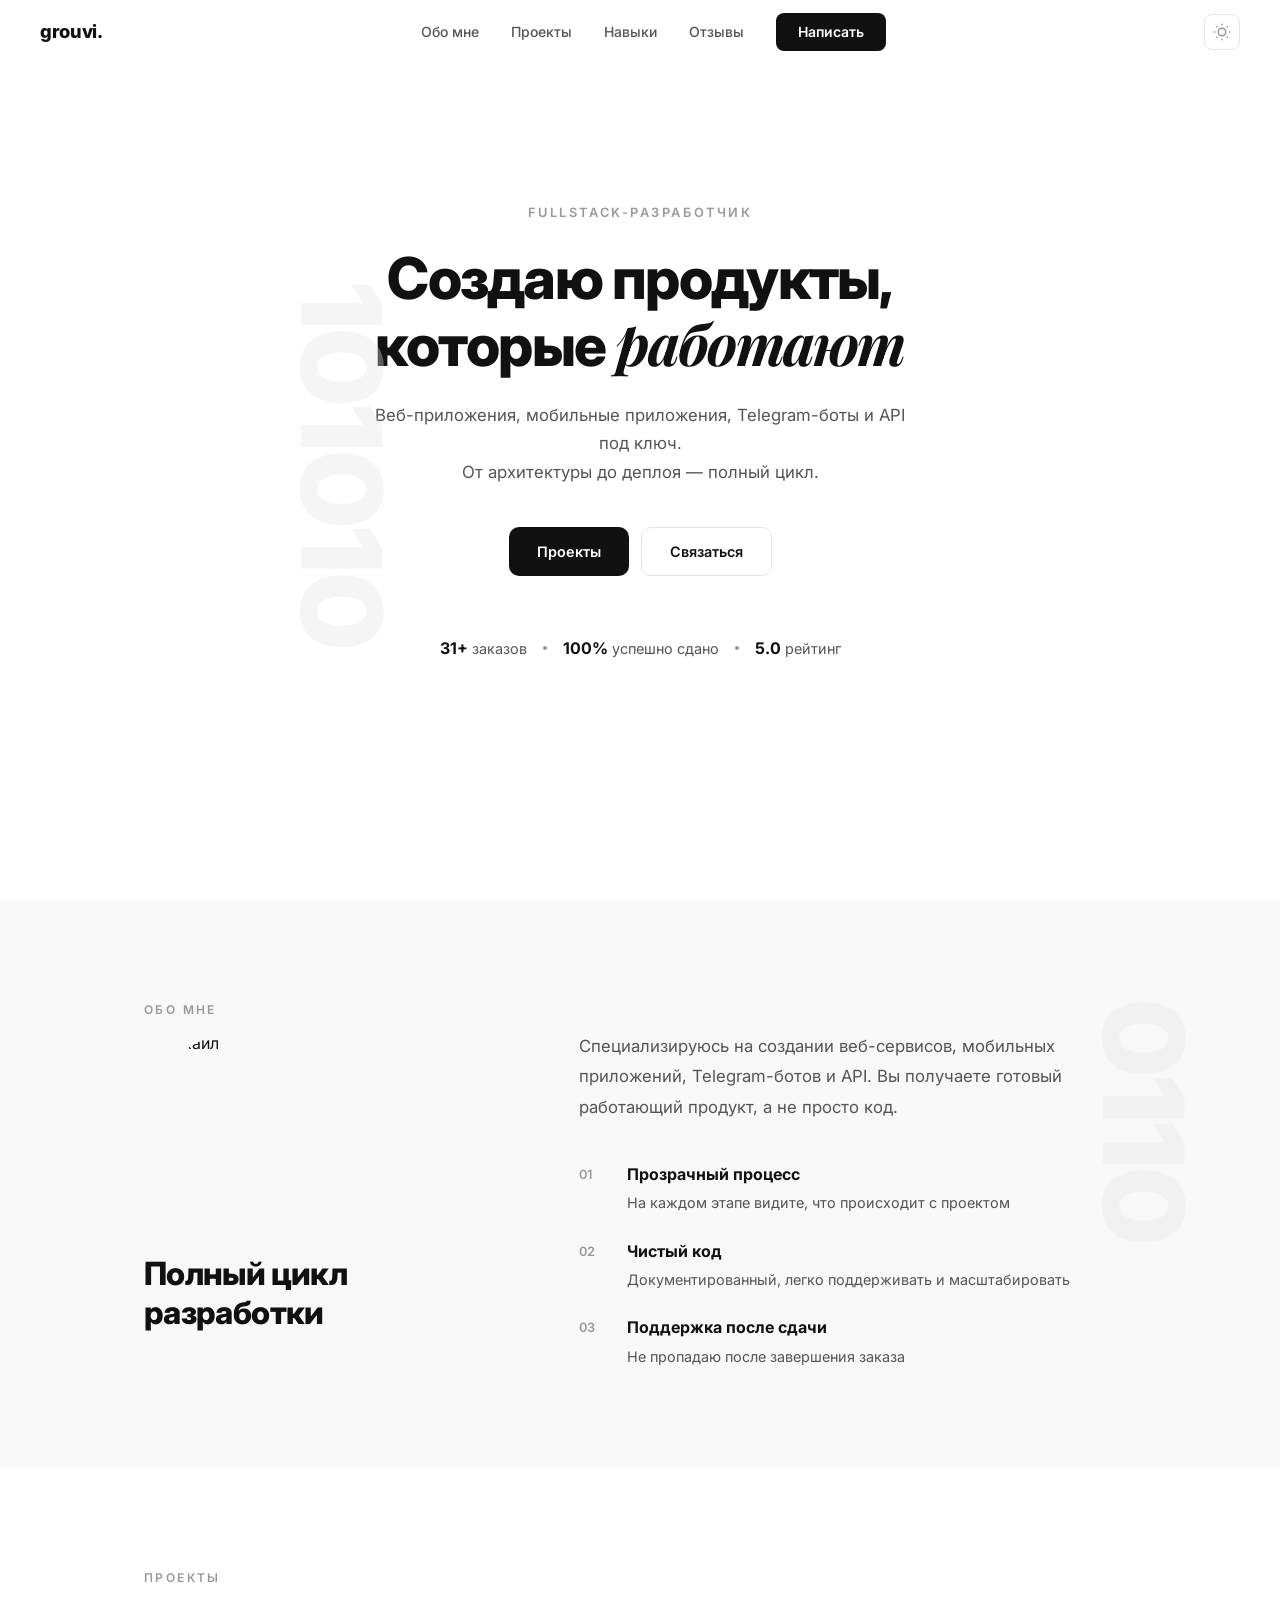
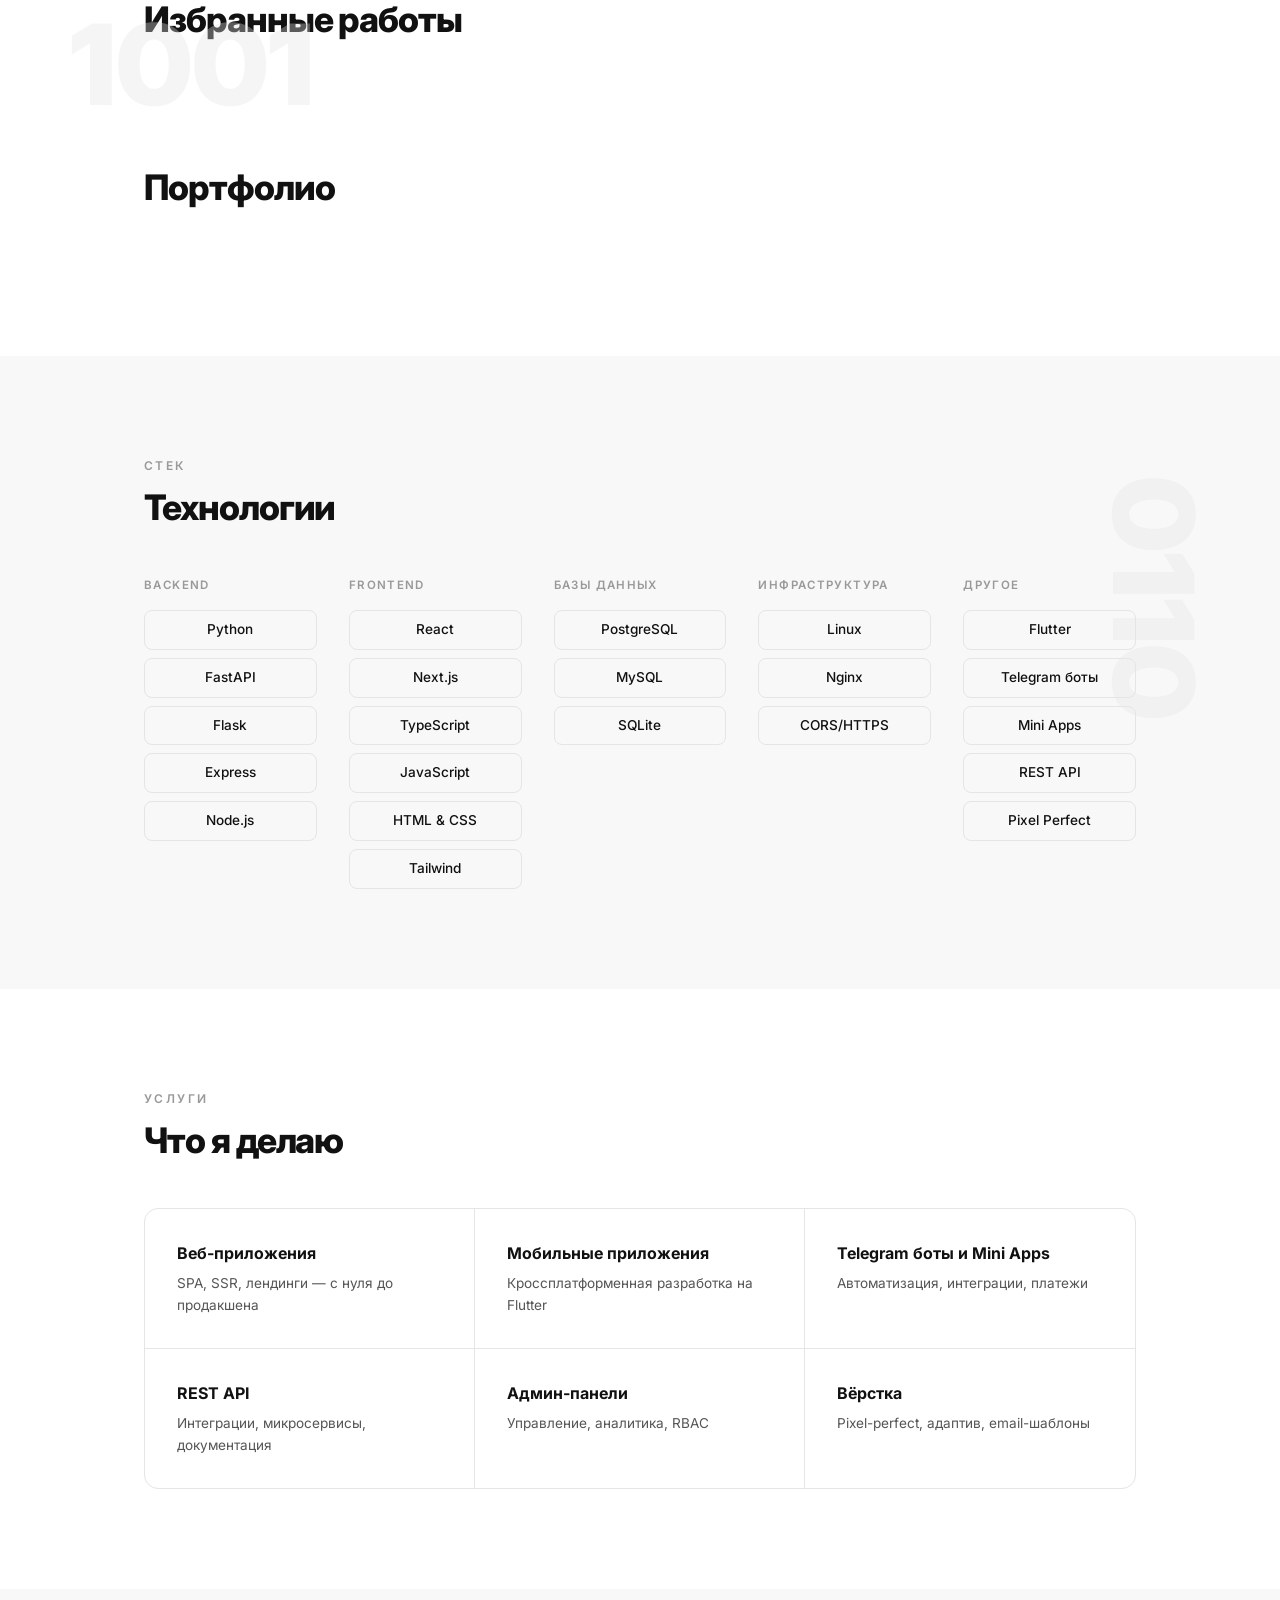
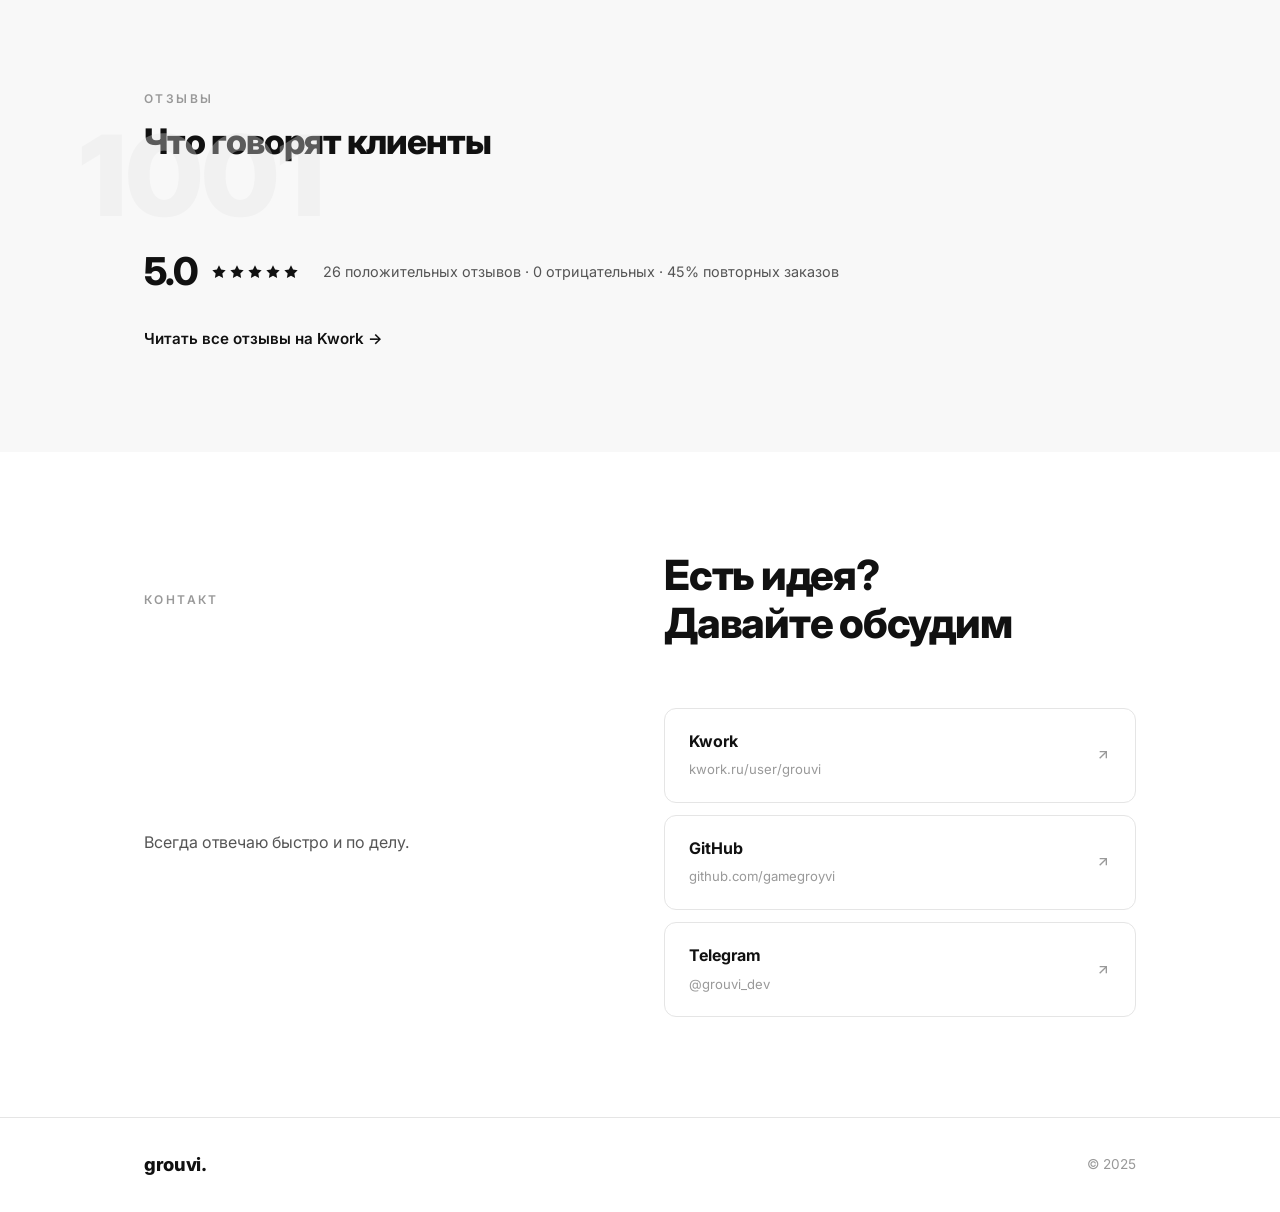
==== commit 164cf0c3: "feat: добавлены реальные отзывы/портфолио с Kwork + бэкенд с админкой - Спарсены реальные отзывы (5ш" ====
--- a/portfolio/index.html
+++ b/portfolio/index.html
@@ -106,71 +106,14 @@
       <p class="section-label">Проекты</p>
       <h2 class="section-title">Избранные работы</h2>
 
-      <div class="projects__grid">
-        <article class="project-card" data-anim>
-          <div class="project-card__img">
-            <div class="project-card__placeholder">
-              <svg width="48" height="48" viewBox="0 0 24 24" fill="none" stroke="currentColor" stroke-width="1"><path d="M12 19l7-7 3 3-7 7-3-3z"/><path d="M18 13l-1.5-7.5L2 2l3.5 14.5L13 18l5-5z"/><path d="M2 2l7.586 7.586"/><circle cx="11" cy="11" r="2"/></svg>
-            </div>
-          </div>
-          <div class="project-card__body">
-            <h3>Noetica</h3>
-            <div class="project-card__tags">
-              <span>Flutter</span><span>Dart</span><span>FastAPI</span><span>SQLite</span>
-            </div>
-            <p class="project-card__type">Трекер личного развития</p>
-            <p>Приложение «второй мозг» с пентагоном осей роста, XP-системой, AI-коучем и мемуарной лентой.</p>
-            <a href="https://github.com/gamegroyvi/noetica" target="_blank" rel="noopener">GitHub &rarr;</a>
-          </div>
-        </article>
-
-        <article class="project-card" data-anim>
-          <div class="project-card__img">
-            <div class="project-card__placeholder">
-              <svg width="48" height="48" viewBox="0 0 24 24" fill="none" stroke="currentColor" stroke-width="1"><rect x="5" y="2" width="14" height="20" rx="2" ry="2"/><line x1="12" y1="18" x2="12.01" y2="18"/></svg>
-            </div>
-          </div>
-          <div class="project-card__body">
-            <h3>Telegram Mini Apps</h3>
-            <div class="project-card__tags">
-              <span>React</span><span>TypeScript</span><span>Node.js</span><span>TG API</span>
-            </div>
-            <p class="project-card__type">Веб-приложения в Telegram</p>
-            <p>Разработка функциональных Mini Apps: интерфейсы, платежи, интеграции с ботами.</p>
-          </div>
-        </article>
-
-        <article class="project-card" data-anim>
-          <div class="project-card__img">
-            <div class="project-card__placeholder">
-              <svg width="48" height="48" viewBox="0 0 24 24" fill="none" stroke="currentColor" stroke-width="1"><rect x="2" y="3" width="20" height="14" rx="2"/><line x1="8" y1="21" x2="16" y2="21"/><line x1="12" y1="17" x2="12" y2="21"/></svg>
-            </div>
-          </div>
-          <div class="project-card__body">
-            <h3>Лендинги и веб-сайты</h3>
-            <div class="project-card__tags">
-              <span>Next.js</span><span>React</span><span>Tailwind</span><span>SCSS</span>
-            </div>
-            <p class="project-card__type">Pixel-perfect вёрстка</p>
-            <p>Адаптивные лендинги, мультиязычные сайты, email-шаблоны. Кроссбраузерность и pixel-perfect.</p>
-          </div>
-        </article>
-
-        <article class="project-card" data-anim>
-          <div class="project-card__img">
-            <div class="project-card__placeholder">
-              <svg width="48" height="48" viewBox="0 0 24 24" fill="none" stroke="currentColor" stroke-width="1"><polyline points="16 18 22 12 16 6"/><polyline points="8 6 2 12 8 18"/></svg>
-            </div>
-          </div>
-          <div class="project-card__body">
-            <h3>REST API и бэкенд</h3>
-            <div class="project-card__tags">
-              <span>FastAPI</span><span>Flask</span><span>PostgreSQL</span><span>Express</span>
-            </div>
-            <p class="project-card__type">Серверная разработка</p>
-            <p>Проектирование API, базы данных, авторизация, документация, деплой на Linux/Nginx.</p>
-          </div>
-        </article>
+      <div class="projects__grid" id="projectsGrid">
+        <!-- Loaded dynamically from API -->
+      </div>
+
+      <!-- PORTFOLIO -->
+      <h2 class="section-title" style="margin-top:80px">Портфолио</h2>
+      <div class="portfolio__grid" id="portfolioGrid">
+        <!-- Loaded dynamically from API -->
       </div>
     </div>
   </section>
@@ -256,6 +199,9 @@
       <div class="reviews__deco" aria-hidden="true"><span>1</span><span>0</span><span>0</span><span>1</span></div>
       <p class="section-label">Отзывы</p>
       <h2 class="section-title">Что говорят клиенты</h2>
+      <div class="reviews__list" id="reviewsList">
+        <!-- Loaded dynamically from API -->
+      </div>
       <div class="reviews__summary">
         <div class="reviews__rating">
           <span class="reviews__score">5.0</span>
--- a/portfolio/style.css
+++ b/portfolio/style.css
@@ -557,6 +557,76 @@
 }
 .reviews__link:hover { opacity: .6; }
 
+/* ---------- REVIEWS LIST ---------- */
+.reviews__list {
+  display: grid;
+  grid-template-columns: 1fr 1fr;
+  gap: 20px;
+  margin-bottom: 32px;
+}
+
+.review-card {
+  border: 1px solid var(--border);
+  border-radius: 12px;
+  padding: 24px;
+  background: var(--card-bg);
+  transition: border-color .2s;
+}
+.review-card:hover { border-color: var(--text-muted); }
+
+.review-card__text {
+  font-size: .92rem;
+  font-style: italic;
+  line-height: 1.7;
+  color: var(--text);
+  margin-bottom: 16px;
+}
+
+.review-card__footer {
+  display: flex;
+  align-items: center;
+  gap: 12px;
+  font-size: .85rem;
+}
+.review-card__footer strong {
+  font-weight: 700;
+  color: var(--text);
+}
+.review-card__footer span {
+  color: var(--text-muted);
+  font-size: .8rem;
+}
+
+/* ---------- PORTFOLIO GRID ---------- */
+.portfolio__grid {
+  display: grid;
+  grid-template-columns: repeat(3, 1fr);
+  gap: 16px;
+}
+
+.portfolio-item {
+  border-radius: 12px;
+  overflow: hidden;
+  border: 1px solid var(--border);
+  background: var(--card-bg);
+  transition: border-color .2s;
+}
+.portfolio-item:hover { border-color: var(--text-muted); }
+
+.portfolio-item img {
+  width: 100%;
+  aspect-ratio: 4 / 3;
+  object-fit: cover;
+  display: block;
+}
+
+.portfolio-item__title {
+  padding: 10px 14px;
+  font-size: .82rem;
+  font-weight: 500;
+  color: var(--text-secondary);
+}
+
 /* ---------- CONTACT ---------- */
 .contact__title {
   font-size: 2.6rem;
@@ -639,6 +709,7 @@
   .hero__title { font-size: 2.6rem; }
   .about__grid { grid-template-columns: 1fr; gap: 32px; }
   .projects__grid { grid-template-columns: 1fr 1fr; }
+  .portfolio__grid { grid-template-columns: repeat(2, 1fr); }
   .skills__grid { grid-template-columns: repeat(3, 1fr); }
   .contact .container { grid-template-columns: 1fr; gap: 32px; }
   .hero__deco, .about__deco, .projects__deco, .skills__deco, .reviews__deco { display: none; }
@@ -668,6 +739,8 @@
   .hero__actions { flex-direction: column; align-items: center; }
 
   .projects__grid { grid-template-columns: 1fr; }
+  .portfolio__grid { grid-template-columns: 1fr 1fr; }
+  .reviews__list { grid-template-columns: 1fr; }
   .skills__grid { grid-template-columns: 1fr 1fr; }
   .services__grid { grid-template-columns: 1fr; }
   .service-item { border-right: none; }
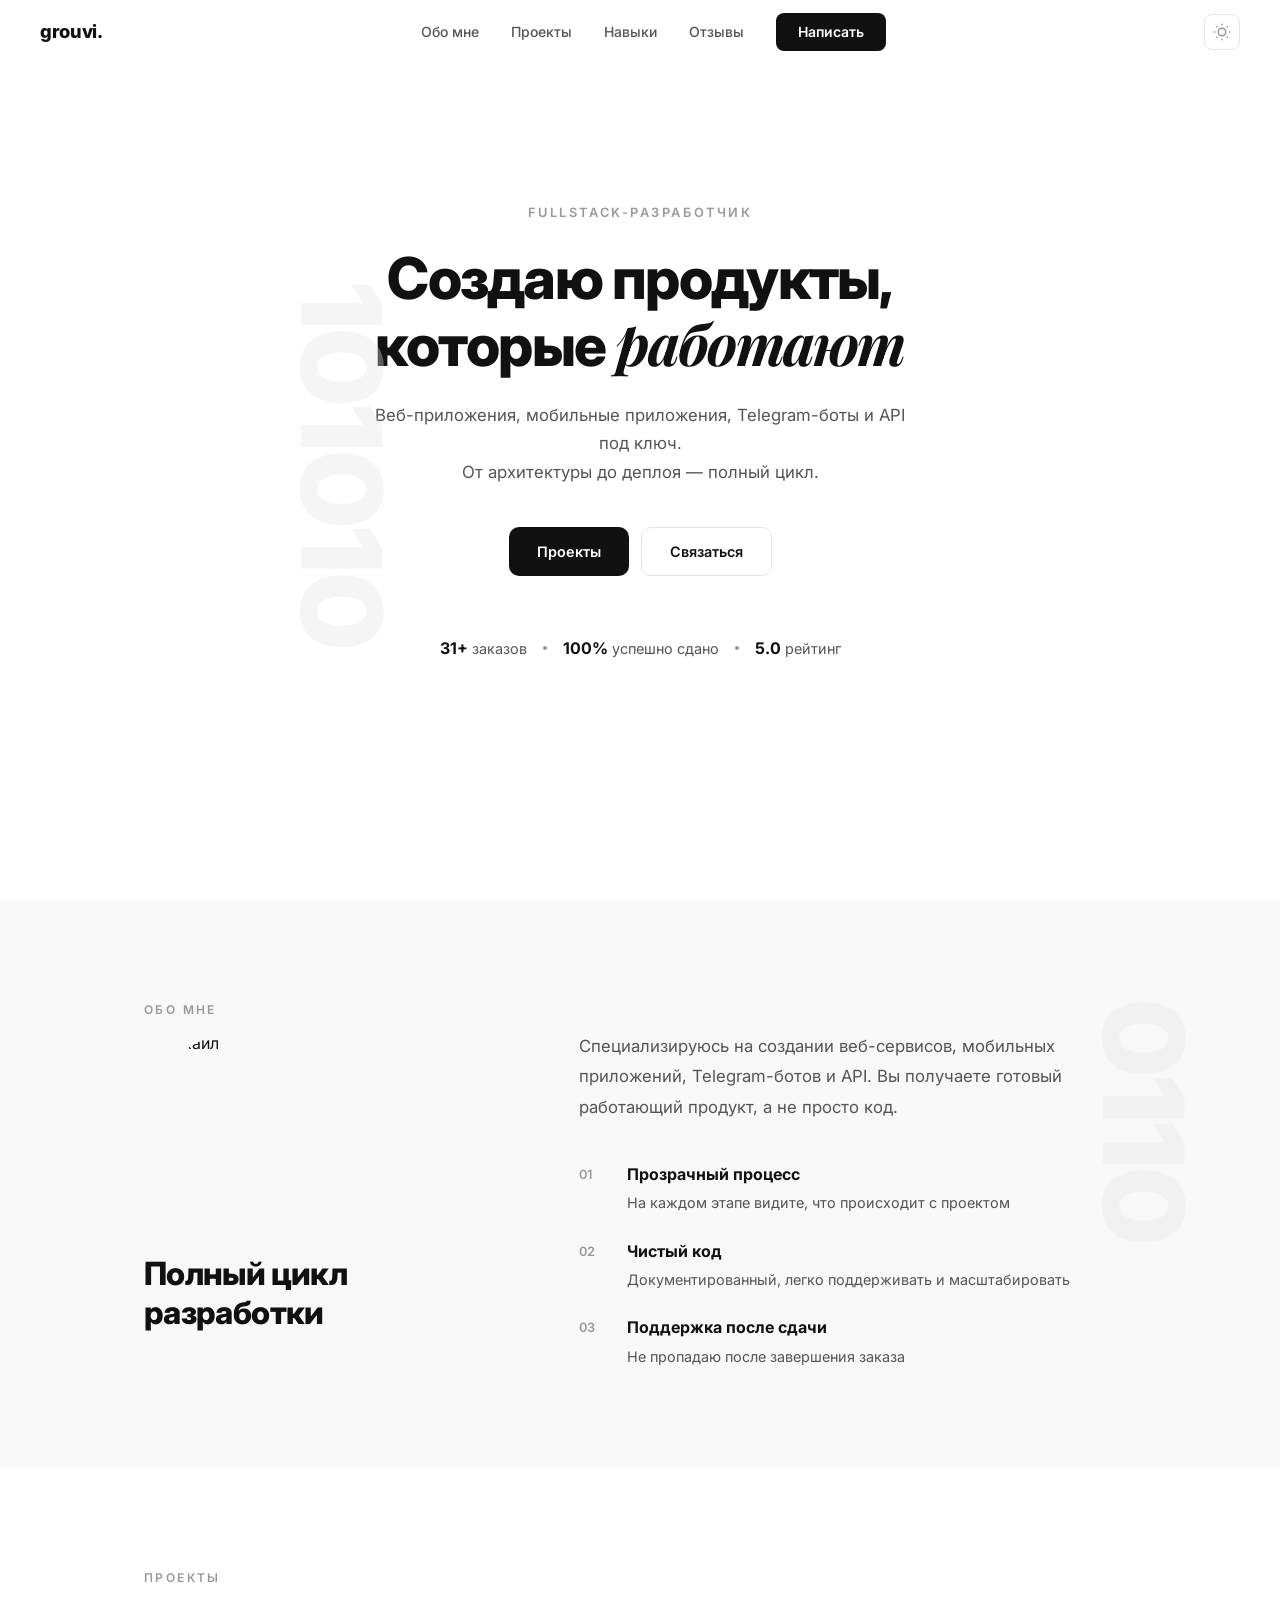
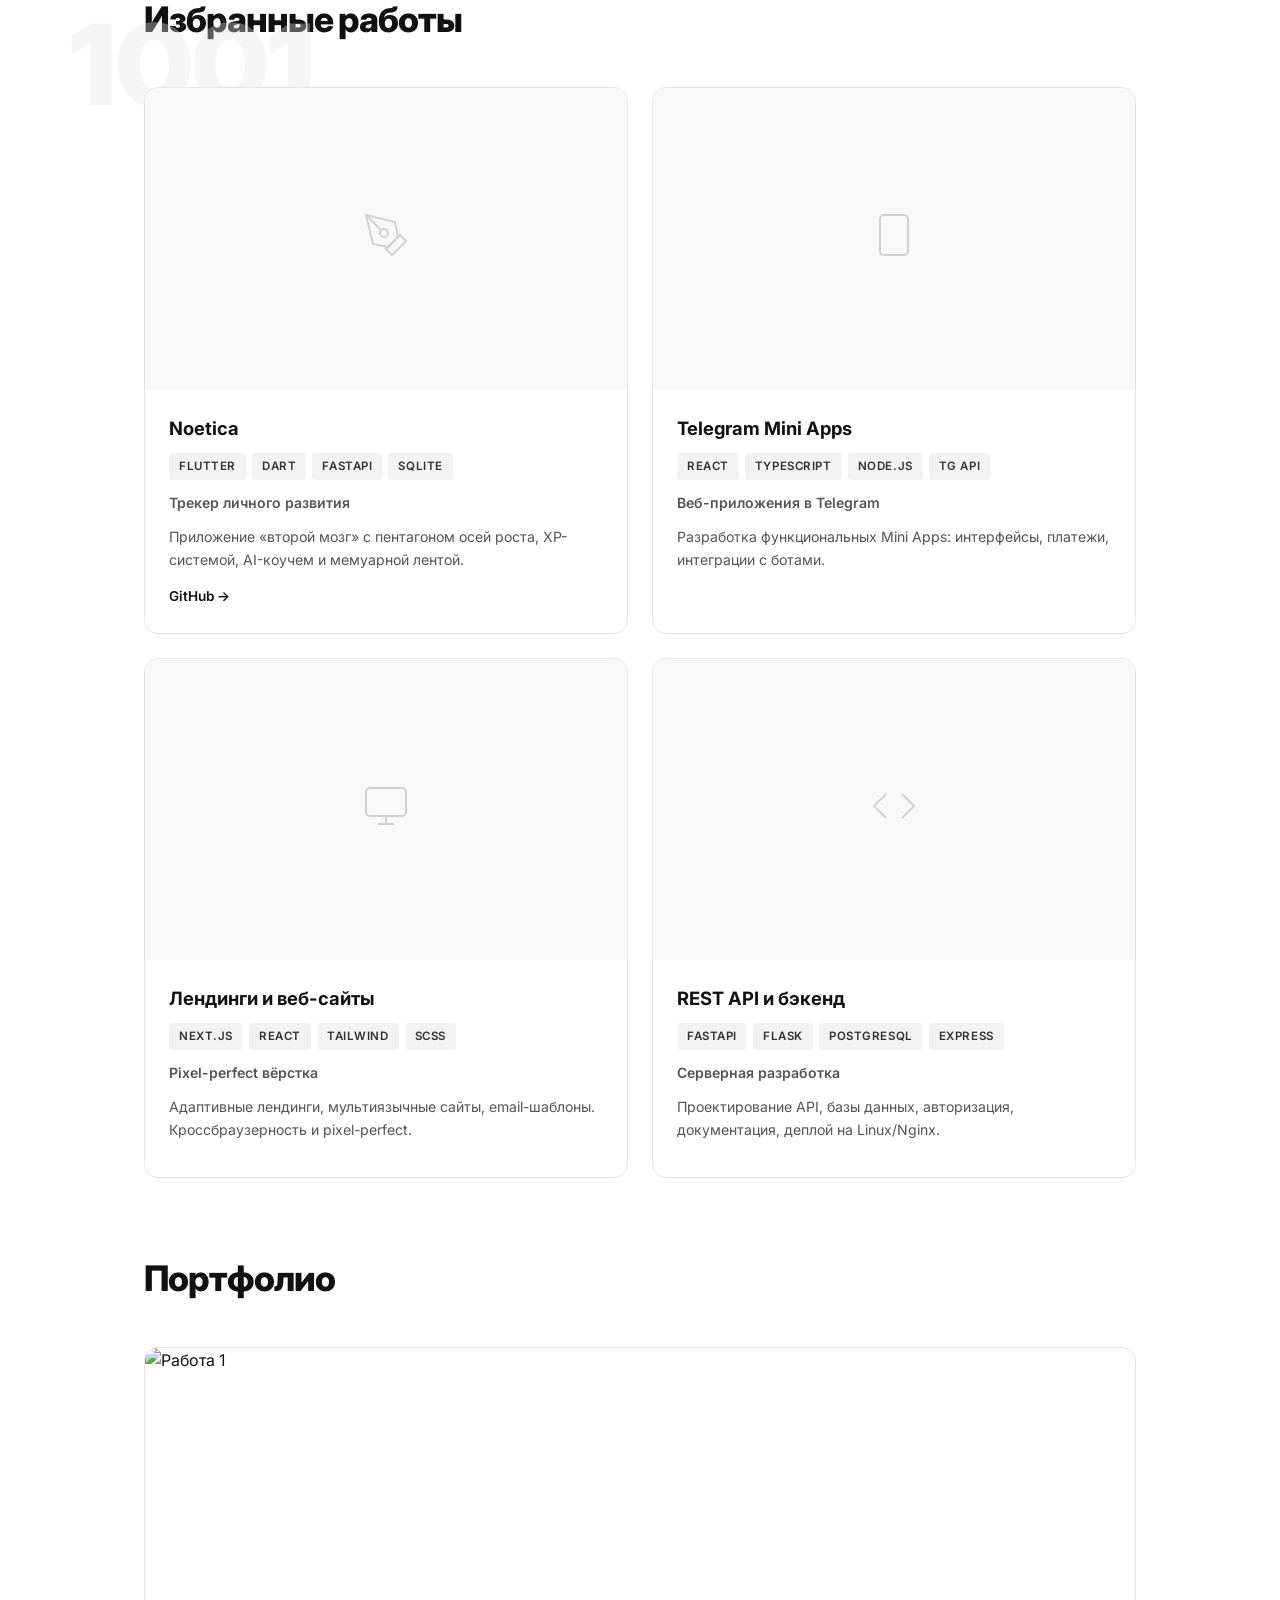
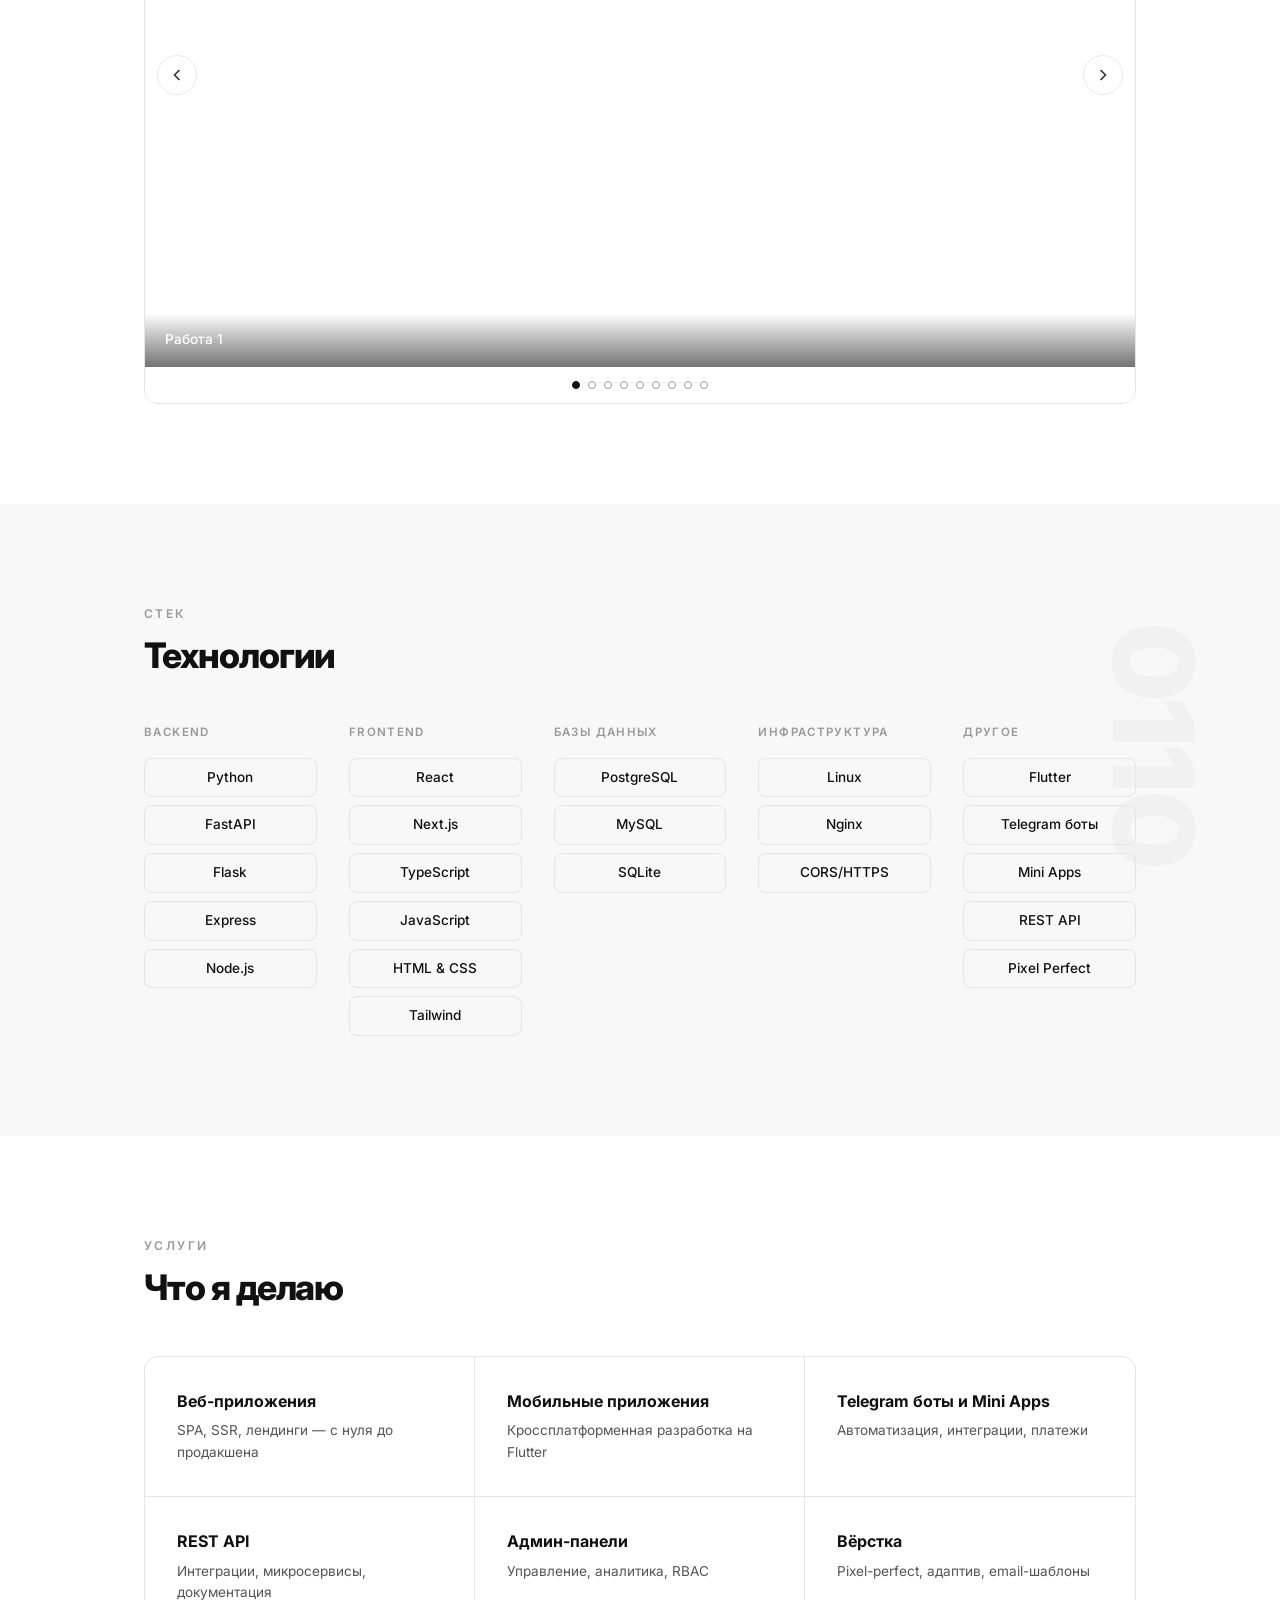
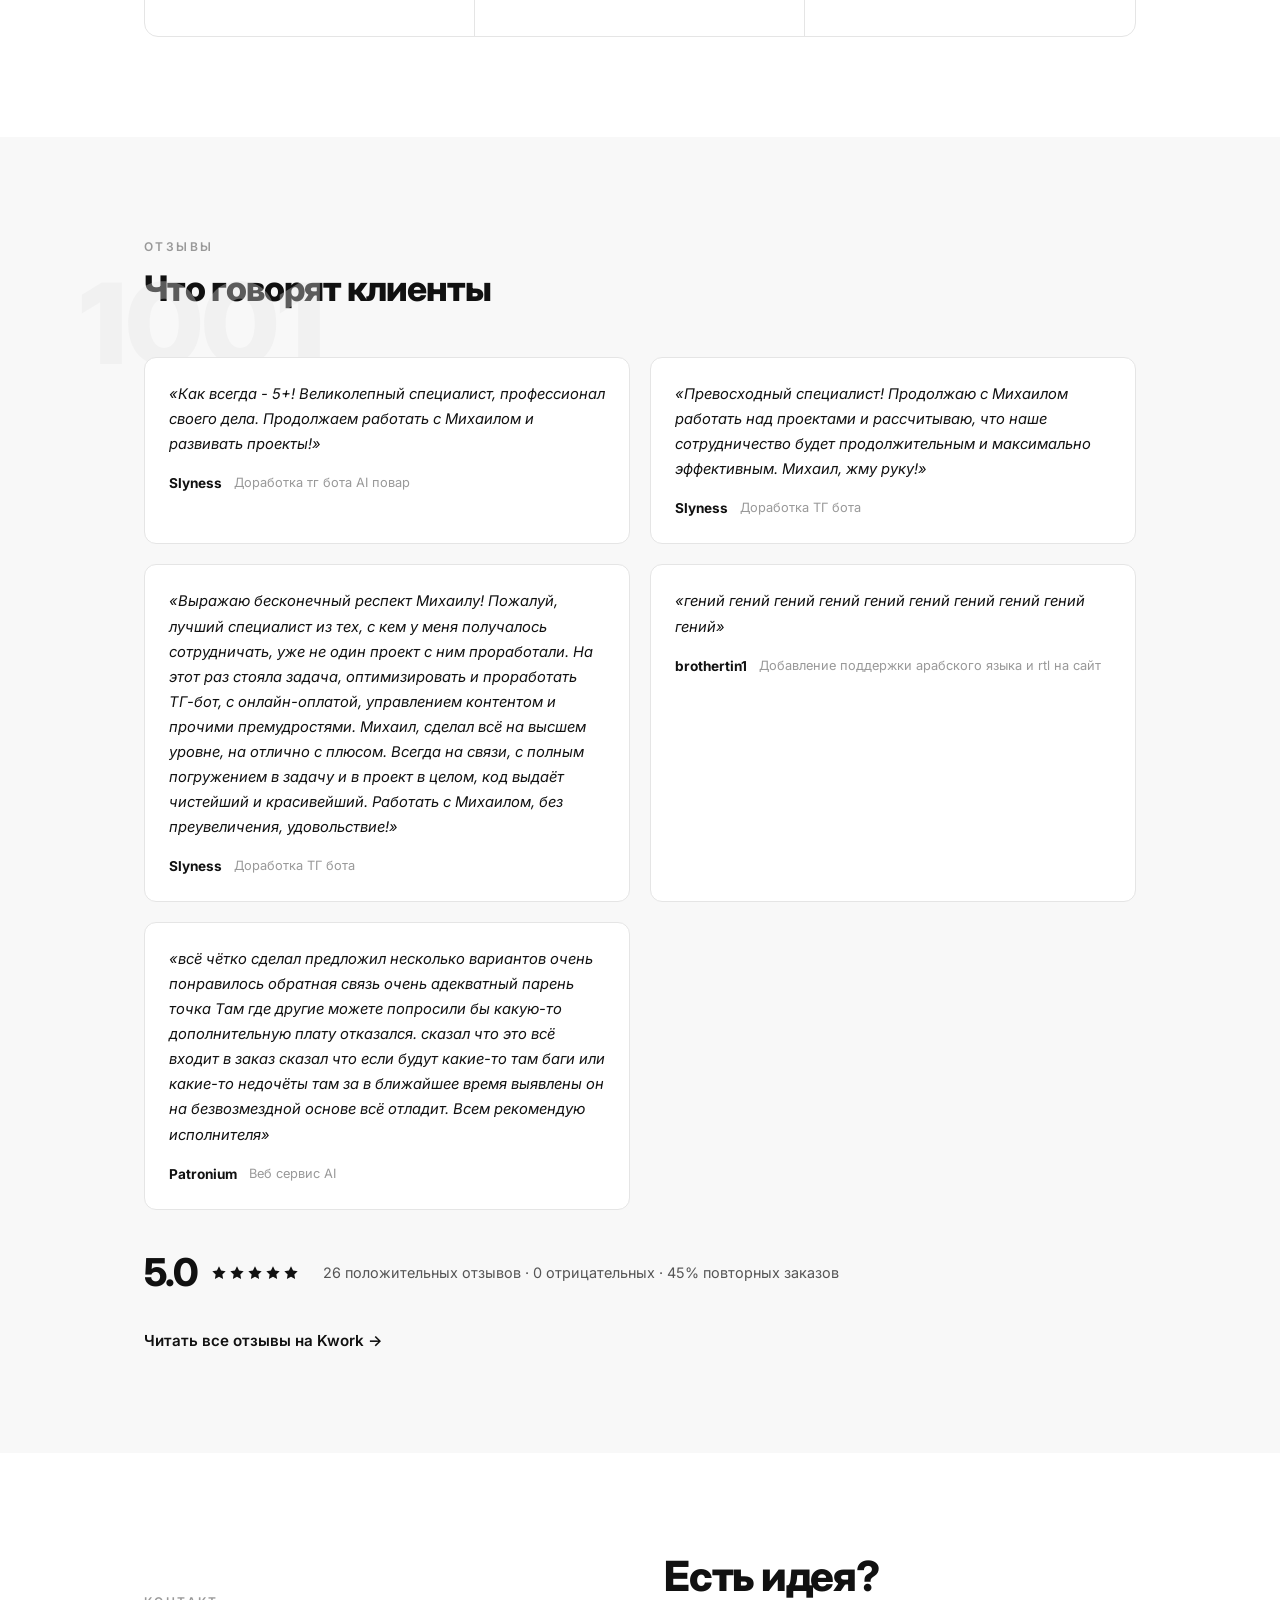
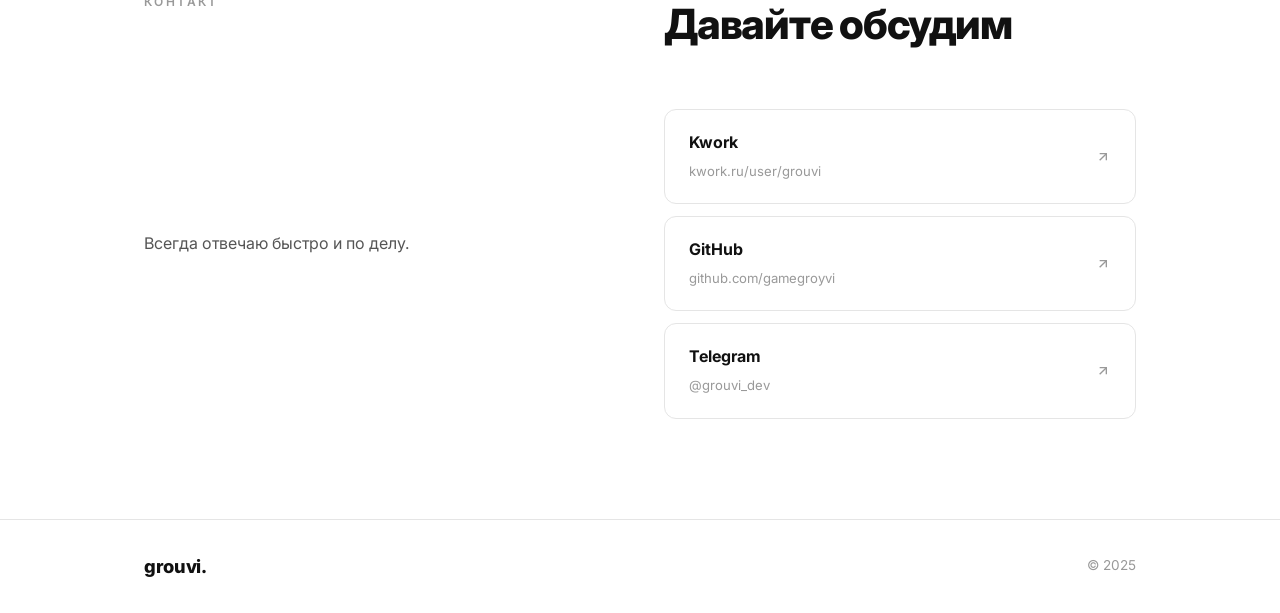
==== commit 3592d21f: "feat: карусель портфолио + запуск с бэкендом на VM - Заменил статическую сетку портфолио на карусель" ====
--- a/portfolio/index.html
+++ b/portfolio/index.html
@@ -112,8 +112,17 @@
 
       <!-- PORTFOLIO -->
       <h2 class="section-title" style="margin-top:80px">Портфолио</h2>
-      <div class="portfolio__grid" id="portfolioGrid">
-        <!-- Loaded dynamically from API -->
+      <div class="carousel" id="portfolioCarousel">
+        <div class="carousel__track" id="portfolioTrack">
+          <!-- Loaded dynamically from API -->
+        </div>
+        <button class="carousel__btn carousel__btn--prev" id="carouselPrev" aria-label="Назад">
+          <svg width="20" height="20" viewBox="0 0 24 24" fill="none" stroke="currentColor" stroke-width="2"><polyline points="15 18 9 12 15 6"/></svg>
+        </button>
+        <button class="carousel__btn carousel__btn--next" id="carouselNext" aria-label="Вперёд">
+          <svg width="20" height="20" viewBox="0 0 24 24" fill="none" stroke="currentColor" stroke-width="2"><polyline points="9 6 15 12 9 18"/></svg>
+        </button>
+        <div class="carousel__dots" id="carouselDots"></div>
       </div>
     </div>
   </section>
--- a/portfolio/style.css
+++ b/portfolio/style.css
@@ -597,34 +597,88 @@
   font-size: .8rem;
 }
 
-/* ---------- PORTFOLIO GRID ---------- */
-.portfolio__grid {
-  display: grid;
-  grid-template-columns: repeat(3, 1fr);
-  gap: 16px;
-}
-
-.portfolio-item {
-  border-radius: 12px;
+/* ---------- PORTFOLIO CAROUSEL ---------- */
+.carousel {
+  position: relative;
   overflow: hidden;
+  border-radius: 14px;
   border: 1px solid var(--border);
   background: var(--card-bg);
-  transition: border-color .2s;
-}
-.portfolio-item:hover { border-color: var(--text-muted); }
-
-.portfolio-item img {
+}
+
+.carousel__track {
+  display: flex;
+  transition: transform .4s ease;
+}
+
+.carousel__slide {
+  min-width: 100%;
+  flex-shrink: 0;
+  position: relative;
+}
+
+.carousel__slide img {
   width: 100%;
-  aspect-ratio: 4 / 3;
+  aspect-ratio: 16 / 10;
   object-fit: cover;
   display: block;
 }
 
-.portfolio-item__title {
-  padding: 10px 14px;
-  font-size: .82rem;
+.carousel__slide-caption {
+  position: absolute;
+  bottom: 0;
+  left: 0;
+  right: 0;
+  padding: 16px 20px;
+  background: linear-gradient(transparent, rgba(0,0,0,.55));
+  color: #fff;
+  font-size: .85rem;
   font-weight: 500;
-  color: var(--text-secondary);
+}
+
+.carousel__btn {
+  position: absolute;
+  top: 50%;
+  transform: translateY(-50%);
+  width: 40px;
+  height: 40px;
+  border-radius: 50%;
+  border: 1px solid var(--border);
+  background: var(--bg);
+  color: var(--text);
+  cursor: pointer;
+  display: flex;
+  align-items: center;
+  justify-content: center;
+  transition: border-color .2s, opacity .2s;
+  opacity: .85;
+  z-index: 2;
+}
+.carousel__btn:hover { border-color: var(--text-muted); opacity: 1; }
+.carousel__btn--prev { left: 12px; }
+.carousel__btn--next { right: 12px; }
+
+.carousel__dots {
+  display: flex;
+  justify-content: center;
+  gap: 8px;
+  padding: 14px 0;
+  background: var(--card-bg);
+}
+
+.carousel__dot {
+  width: 8px;
+  height: 8px;
+  border-radius: 50%;
+  border: 1px solid var(--text-muted);
+  background: transparent;
+  cursor: pointer;
+  padding: 0;
+  transition: background .2s;
+}
+.carousel__dot.active {
+  background: var(--text);
+  border-color: var(--text);
 }
 
 /* ---------- CONTACT ---------- */
@@ -709,7 +763,7 @@
   .hero__title { font-size: 2.6rem; }
   .about__grid { grid-template-columns: 1fr; gap: 32px; }
   .projects__grid { grid-template-columns: 1fr 1fr; }
-  .portfolio__grid { grid-template-columns: repeat(2, 1fr); }
+  .carousel__btn { width: 34px; height: 34px; }
   .skills__grid { grid-template-columns: repeat(3, 1fr); }
   .contact .container { grid-template-columns: 1fr; gap: 32px; }
   .hero__deco, .about__deco, .projects__deco, .skills__deco, .reviews__deco { display: none; }
@@ -739,7 +793,9 @@
   .hero__actions { flex-direction: column; align-items: center; }
 
   .projects__grid { grid-template-columns: 1fr; }
-  .portfolio__grid { grid-template-columns: 1fr 1fr; }
+  .carousel__btn { width: 30px; height: 30px; }
+  .carousel__btn--prev { left: 8px; }
+  .carousel__btn--next { right: 8px; }
   .reviews__list { grid-template-columns: 1fr; }
   .skills__grid { grid-template-columns: 1fr 1fr; }
   .services__grid { grid-template-columns: 1fr; }
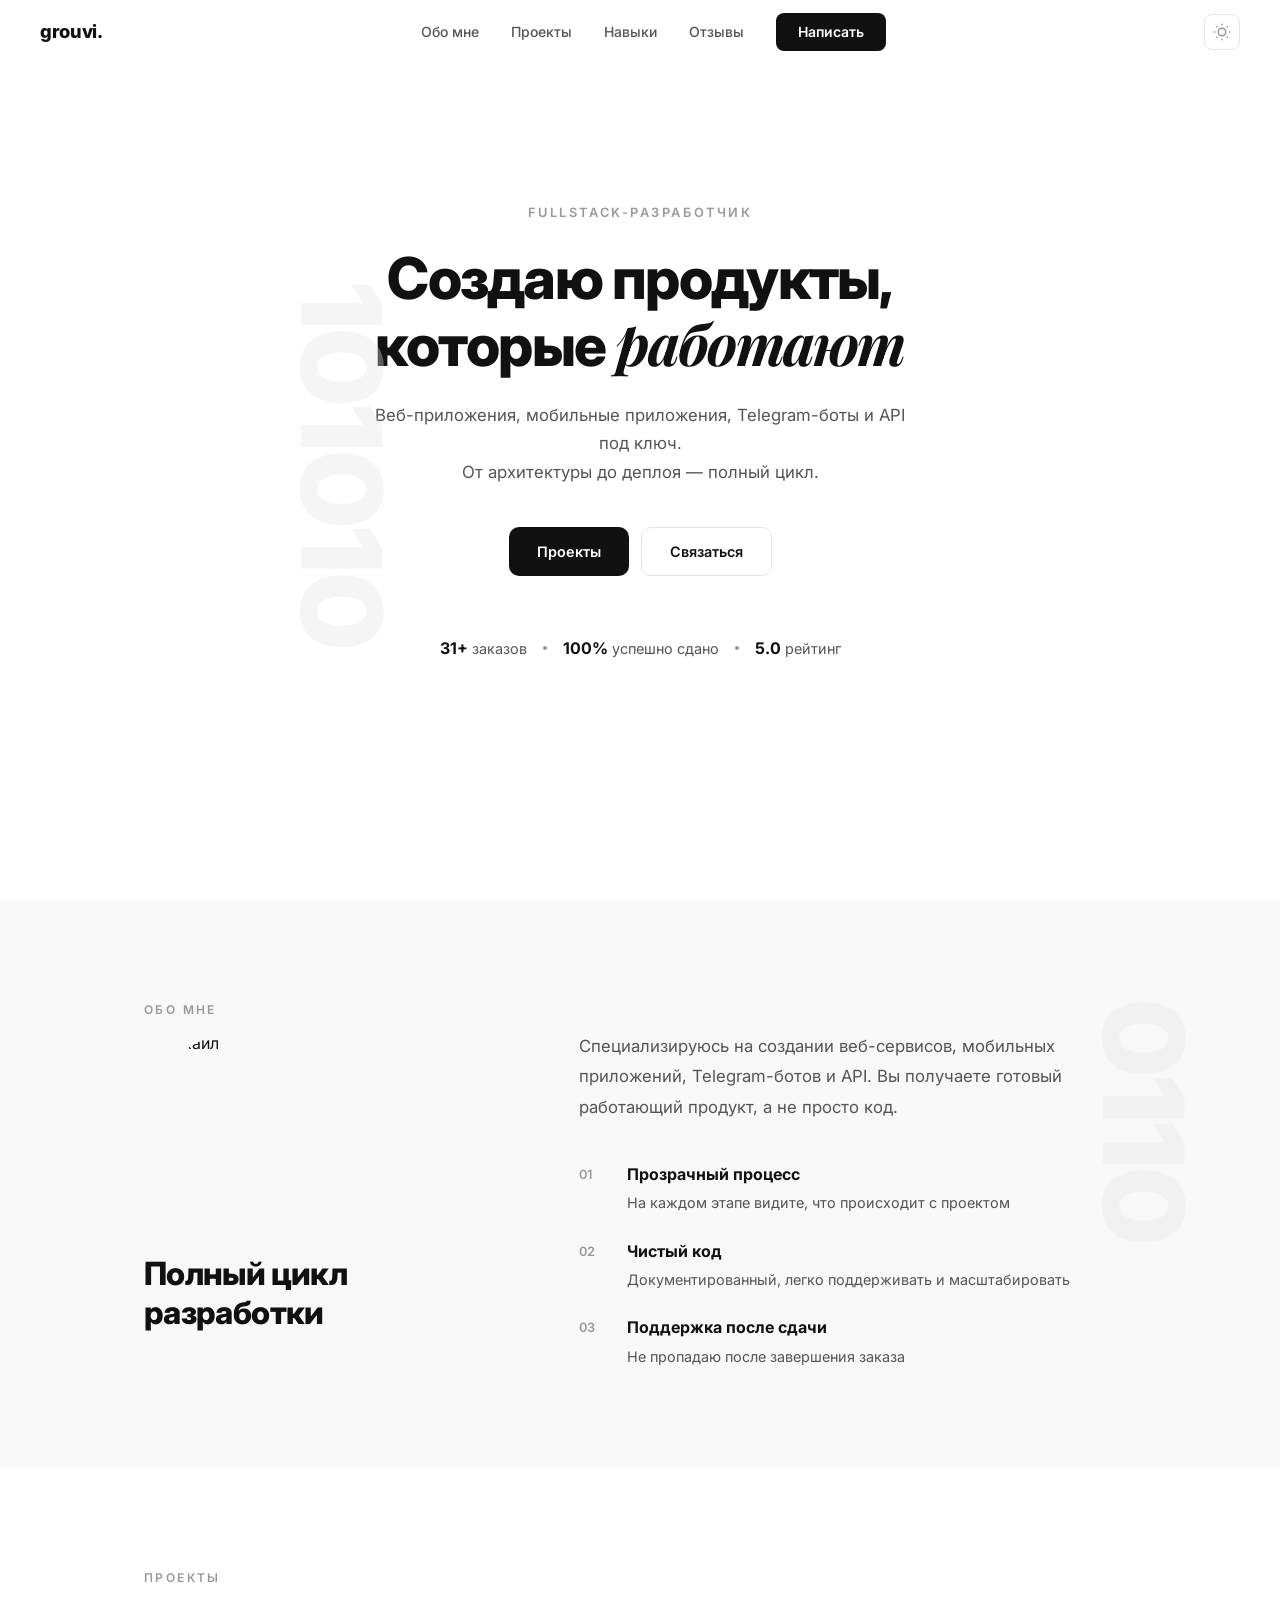
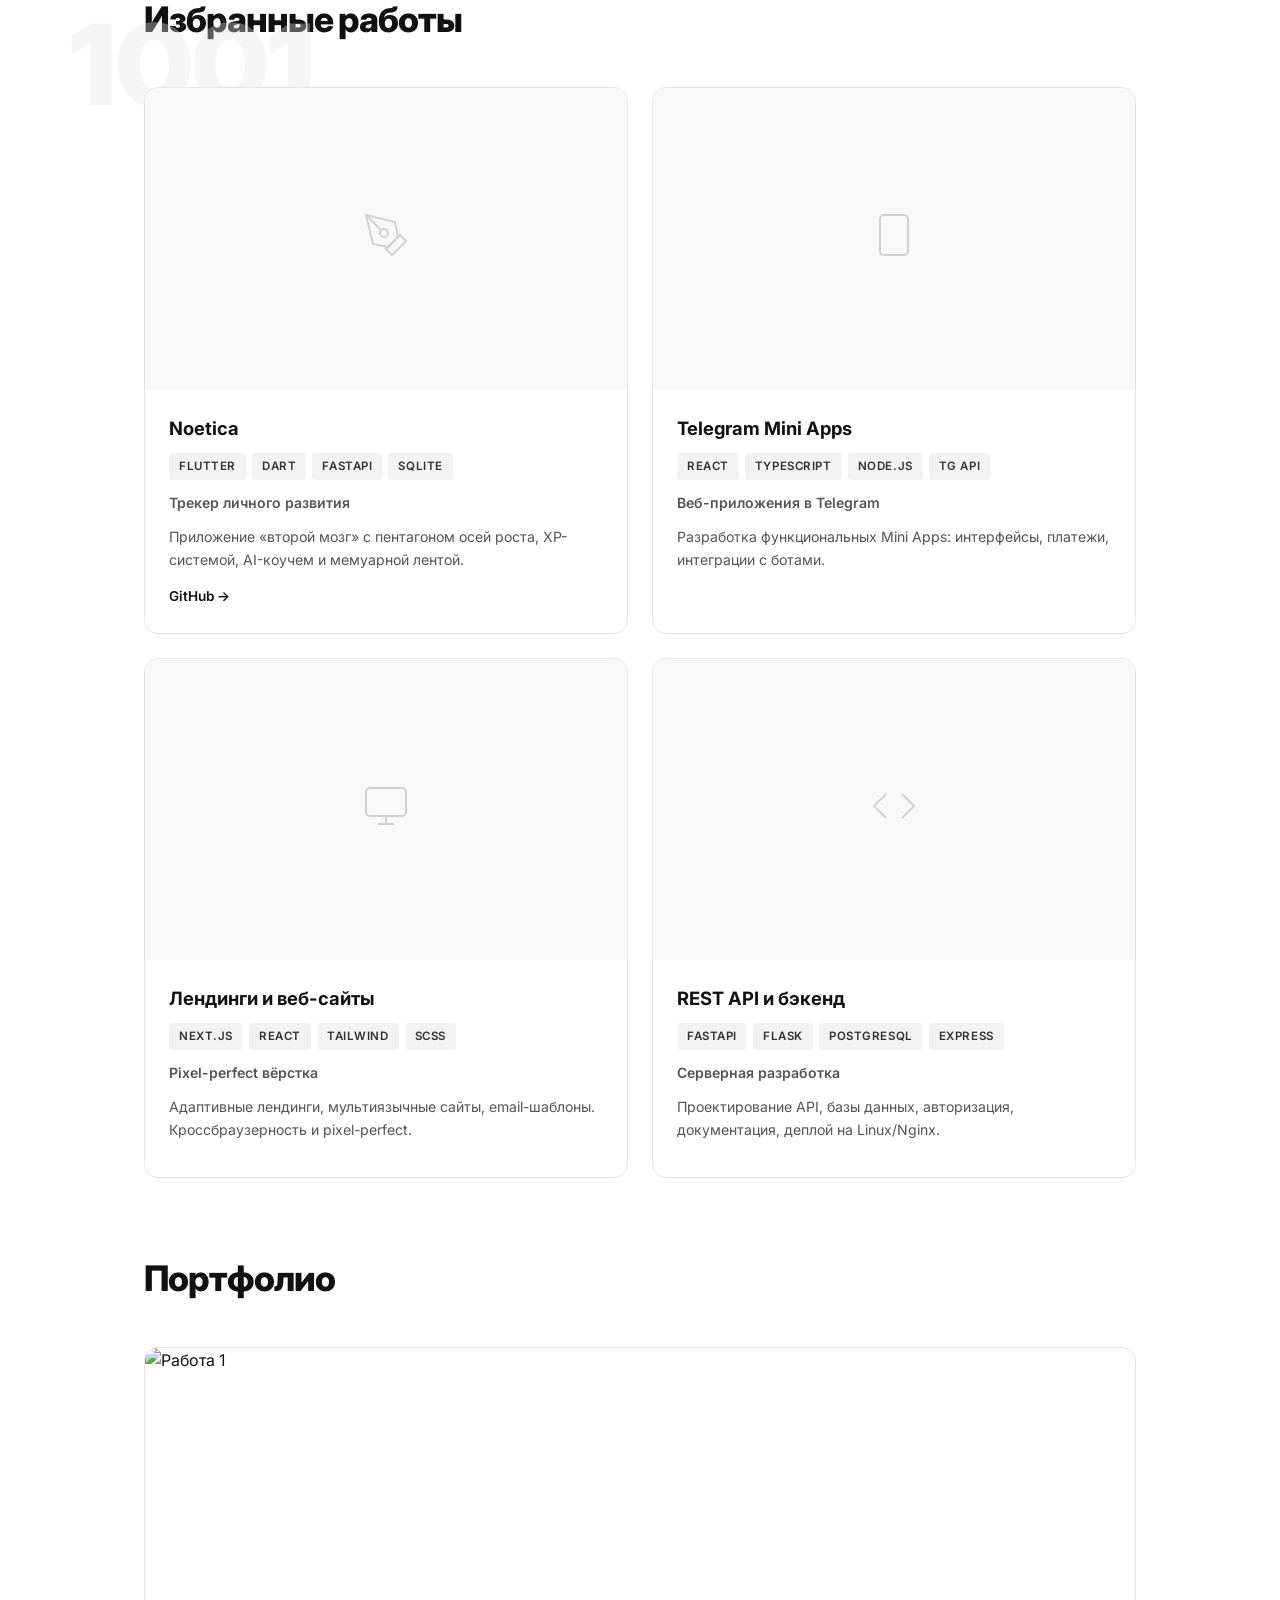
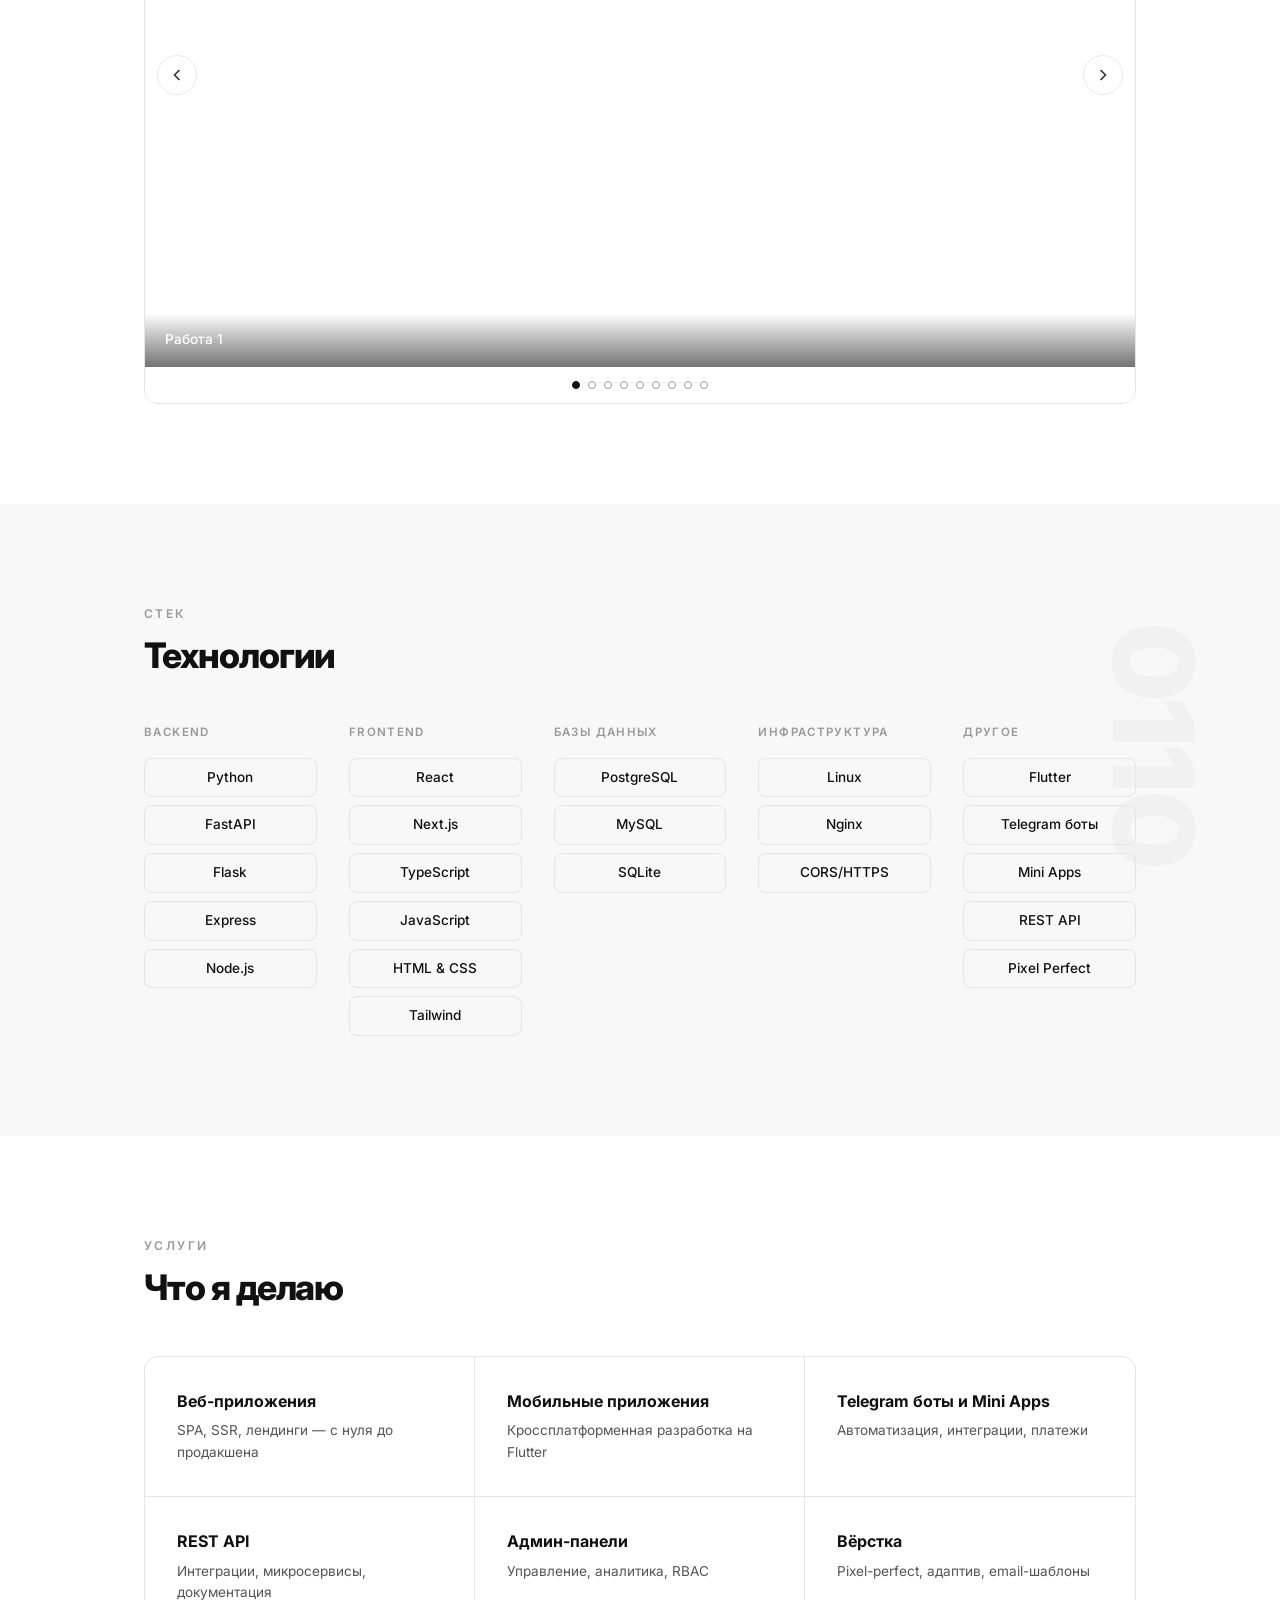
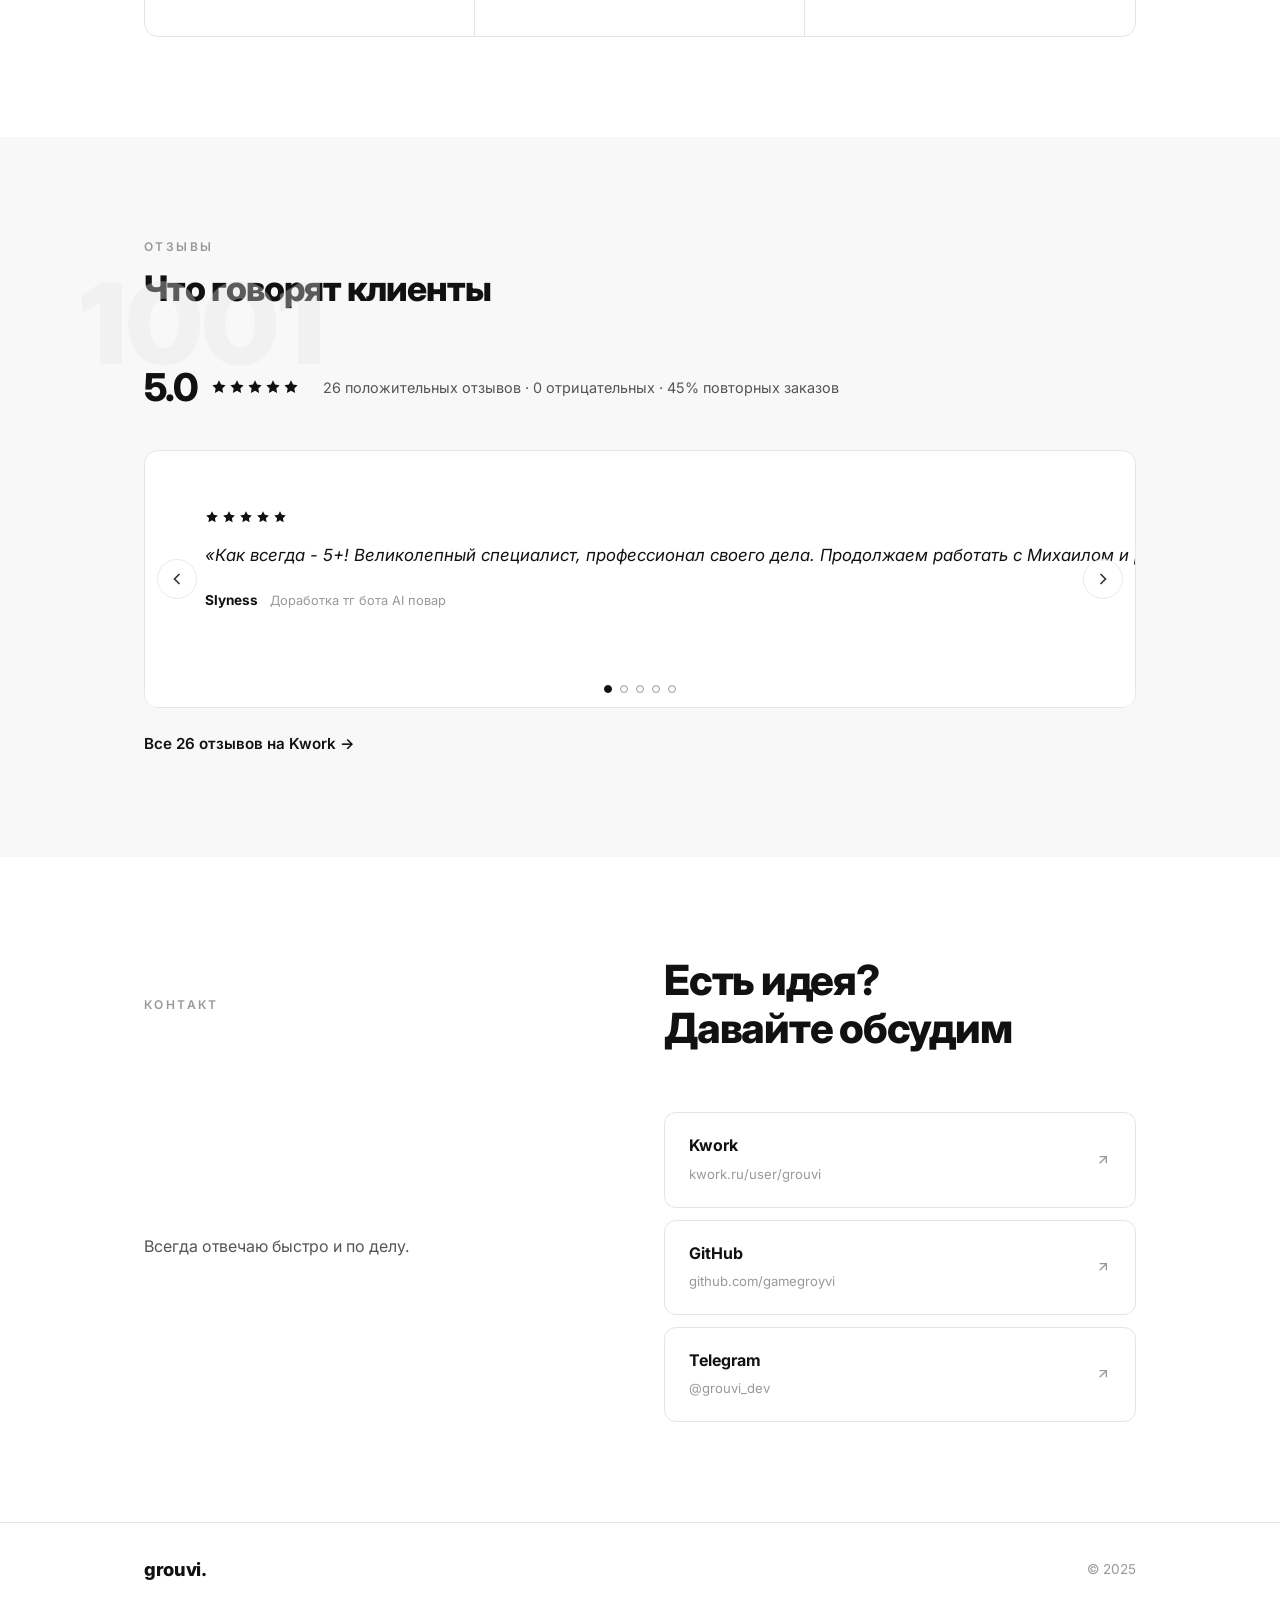
==== commit 3b0042f6: "feat: свайпабельные карусели для портфолио и отзывов - Универсальный движок карусели с touch/mouse d" ====
--- a/portfolio/index.html
+++ b/portfolio/index.html
@@ -208,9 +208,7 @@
       <div class="reviews__deco" aria-hidden="true"><span>1</span><span>0</span><span>0</span><span>1</span></div>
       <p class="section-label">Отзывы</p>
       <h2 class="section-title">Что говорят клиенты</h2>
-      <div class="reviews__list" id="reviewsList">
-        <!-- Loaded dynamically from API -->
-      </div>
+
       <div class="reviews__summary">
         <div class="reviews__rating">
           <span class="reviews__score">5.0</span>
@@ -224,7 +222,21 @@
         </div>
         <p>26 положительных отзывов &middot; 0 отрицательных &middot; 45% повторных заказов</p>
       </div>
-      <a href="https://kwork.ru/user/grouvi" target="_blank" rel="noopener" class="reviews__link">Читать все отзывы на Kwork &rarr;</a>
+
+      <div class="carousel carousel--reviews" id="reviewsCarousel">
+        <div class="carousel__track" id="reviewsTrack">
+          <!-- Loaded dynamically -->
+        </div>
+        <button class="carousel__btn carousel__btn--prev" id="reviewsPrev" aria-label="Назад">
+          <svg width="20" height="20" viewBox="0 0 24 24" fill="none" stroke="currentColor" stroke-width="2"><polyline points="15 18 9 12 15 6"/></svg>
+        </button>
+        <button class="carousel__btn carousel__btn--next" id="reviewsNext" aria-label="Вперёд">
+          <svg width="20" height="20" viewBox="0 0 24 24" fill="none" stroke="currentColor" stroke-width="2"><polyline points="9 6 15 12 9 18"/></svg>
+        </button>
+        <div class="carousel__dots" id="reviewsDots"></div>
+      </div>
+
+      <a href="https://kwork.ru/user/grouvi" target="_blank" rel="noopener" class="reviews__link">Все 26 отзывов на Kwork &rarr;</a>
     </div>
   </section>
 
--- a/portfolio/style.css
+++ b/portfolio/style.css
@@ -523,7 +523,7 @@
   display: flex;
   align-items: center;
   gap: 24px;
-  margin-bottom: 24px;
+  margin-bottom: 32px;
 }
 
 .reviews__rating {
@@ -550,6 +550,8 @@
 }
 
 .reviews__link {
+  display: inline-block;
+  margin-top: 24px;
   font-size: .95rem;
   font-weight: 600;
   color: var(--text);
@@ -557,29 +559,28 @@
 }
 .reviews__link:hover { opacity: .6; }
 
-/* ---------- REVIEWS LIST ---------- */
-.reviews__list {
-  display: grid;
-  grid-template-columns: 1fr 1fr;
-  gap: 20px;
-  margin-bottom: 32px;
-}
-
+/* ---------- REVIEW CARD (inside carousel) ---------- */
 .review-card {
-  border: 1px solid var(--border);
-  border-radius: 12px;
-  padding: 24px;
-  background: var(--card-bg);
-  transition: border-color .2s;
-}
-.review-card:hover { border-color: var(--text-muted); }
+  padding: 40px 60px;
+  min-height: 220px;
+  display: flex;
+  flex-direction: column;
+  justify-content: center;
+}
+
+.review-card__stars {
+  display: flex;
+  gap: 3px;
+  color: var(--star);
+  margin-bottom: 16px;
+}
 
 .review-card__text {
-  font-size: .92rem;
+  font-size: 1.05rem;
   font-style: italic;
-  line-height: 1.7;
-  color: var(--text);
-  margin-bottom: 16px;
+  line-height: 1.8;
+  color: var(--text);
+  margin-bottom: 20px;
 }
 
 .review-card__footer {
@@ -595,6 +596,10 @@
 .review-card__footer span {
   color: var(--text-muted);
   font-size: .8rem;
+}
+
+.carousel--reviews .carousel__btn {
+  top: 50%;
 }
 
 /* ---------- PORTFOLIO CAROUSEL ---------- */
@@ -608,7 +613,17 @@
 
 .carousel__track {
   display: flex;
-  transition: transform .4s ease;
+  transition: transform .4s cubic-bezier(.25,.8,.25,1);
+  cursor: grab;
+  user-select: none;
+  -webkit-user-select: none;
+}
+.carousel__track.dragging {
+  transition: none;
+  cursor: grabbing;
+}
+.carousel__track img {
+  pointer-events: none;
 }
 
 .carousel__slide {
@@ -796,7 +811,7 @@
   .carousel__btn { width: 30px; height: 30px; }
   .carousel__btn--prev { left: 8px; }
   .carousel__btn--next { right: 8px; }
-  .reviews__list { grid-template-columns: 1fr; }
+  .review-card { padding: 24px 20px; }
   .skills__grid { grid-template-columns: 1fr 1fr; }
   .services__grid { grid-template-columns: 1fr; }
   .service-item { border-right: none; }
